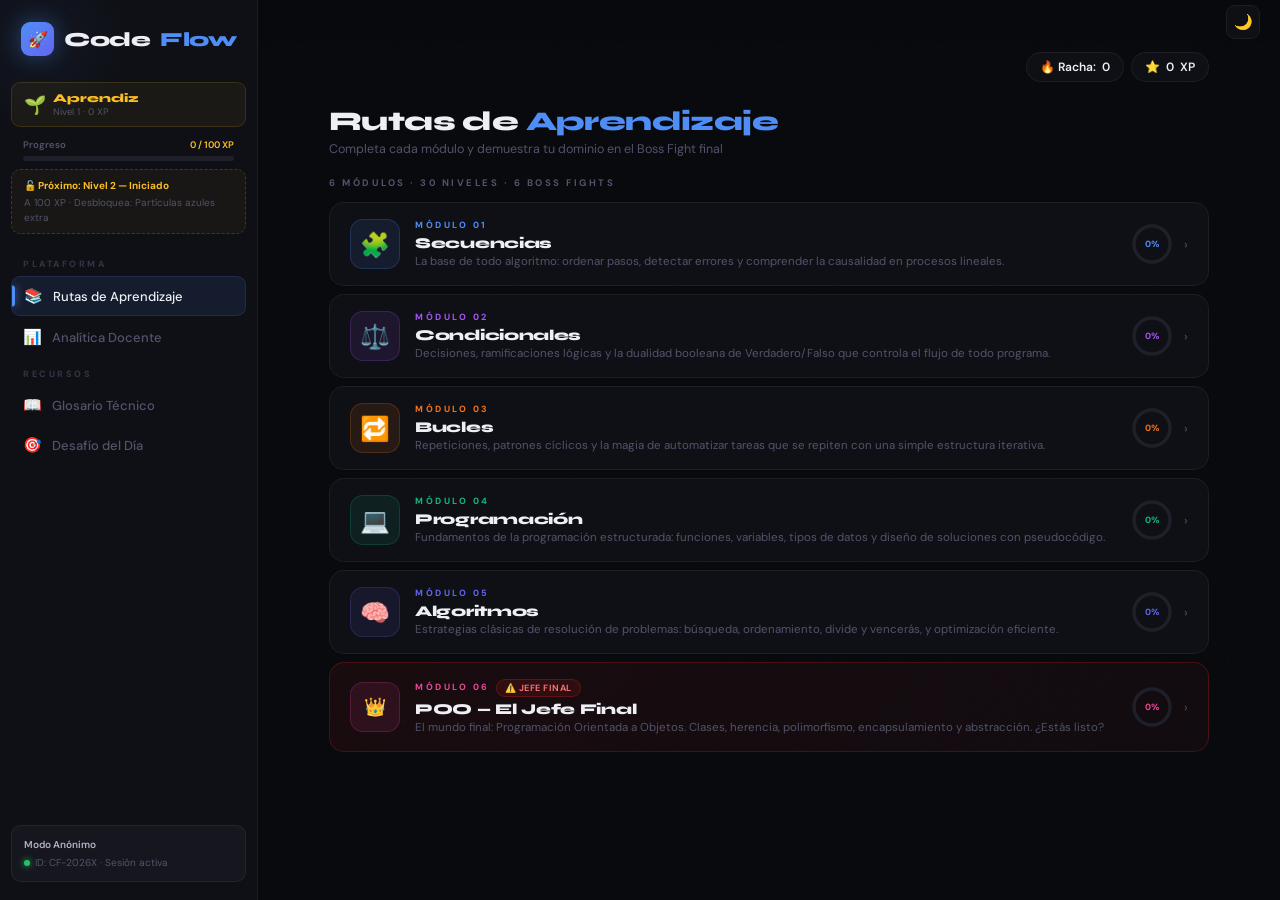
==== Codeflow.html @ d267aa29 "HTML inicial" ====
<!DOCTYPE html>
<html lang="es" data-theme="dark">
<head>
<meta charset="UTF-8">
<meta name="viewport" content="width=device-width, initial-scale=1.0">
<title>CodeFlow — LógicaPro</title>
<link rel="preconnect" href="https://fonts.googleapis.com">
<link href="https://fonts.googleapis.com/css2?family=Syne:wght@700;800;900&family=DM+Sans:ital,wght@0,300;0,400;0,500;0,600;1,400&family=JetBrains+Mono:wght@400;600&display=swap" rel="stylesheet">
<style>
:root {
  --bg:#08090D;--surface:#0F1016;--surface2:#16171E;--surface3:#1E1F28;
  --border:rgba(255,255,255,0.06);--border-h:rgba(255,255,255,0.13);
  --text:#EEEEF5;--text2:#B0B1C4;--muted:#52536A;--muted2:#343548;--shadow:rgba(0,0,0,.5);
  --mod1:#4F8EF7;--g1:rgba(79,142,247,.18);
  --mod2:#A855F7;--g2:rgba(168,85,247,.18);
  --mod3:#F97316;--g3:rgba(249,115,22,.18);
  --mod4:#10B981;--g4:rgba(16,185,129,.18);
  --mod5:#6366F1;--g5:rgba(99,102,241,.18);
  --mod6:#EC4899;--g6:rgba(236,72,153,.18);
  --boss:#DC2626;--boss-glow:rgba(220,38,38,.28);
  --green:#22C55E;--red:#EF4444;--yellow:#FBBF24;--orange:#FB923C;
  --sidebar-w:258px;--transition-theme:background .35s,color .35s,border-color .35s,box-shadow .35s;
}
[data-theme="light"]{
  --bg:#F0F2FA;--surface:#FFFFFF;--surface2:#F4F5FB;--surface3:#E8EAF4;
  --border:rgba(0,0,0,0.08);--border-h:rgba(0,0,0,0.16);
  --text:#111218;--text2:#44465A;--muted:#7A7C96;--muted2:#B0B2CC;--shadow:rgba(0,0,0,.12);
}
*,*::before,*::after{box-sizing:border-box;margin:0;padding:0;}
html{height:100%;}
body{background:var(--bg);color:var(--text);font-family:'DM Sans',sans-serif;display:flex;height:100vh;overflow:hidden;transition:var(--transition-theme);}
#bg-canvas{position:fixed;inset:0;z-index:0;pointer-events:none;transition:opacity .5s;}
[data-theme="light"] #bg-canvas{opacity:.15;}[data-theme="dark"] #bg-canvas{opacity:.45;}
body::after{content:'';position:fixed;inset:0;z-index:1;pointer-events:none;background-image:url("data:image/svg+xml,%3Csvg viewBox='0 0 200 200' xmlns='http://www.w3.org/2000/svg'%3E%3Cfilter id='n'%3E%3CfeTurbulence type='fractalNoise' baseFrequency='0.85' numOctaves='4'/%3E%3C/filter%3E%3Crect width='100%25' height='100%25' filter='url(%23n)'/%3E%3C/svg%3E");background-size:160px;}
[data-theme="light"] body::after{opacity:.012;}[data-theme="dark"] body::after{opacity:.02;}

/* ── TOPBAR ── */
.topbar{position:fixed;top:0;left:var(--sidebar-w);right:0;height:44px;z-index:40;display:flex;align-items:center;justify-content:flex-end;padding:0 20px;gap:8px;background:linear-gradient(to bottom,var(--bg) 60%,transparent);pointer-events:none;}
.topbar-actions{display:flex;align-items:center;gap:7px;pointer-events:all;}
.theme-toggle{width:34px;height:34px;border-radius:9px;background:var(--surface);border:1px solid var(--border);display:flex;align-items:center;justify-content:center;cursor:pointer;font-size:15px;transition:all .2s;}
.theme-toggle:hover{border-color:var(--border-h);transform:scale(1.1);}

/* ── SIDEBAR ── */
.sidebar{width:var(--sidebar-w);background:var(--surface);border-right:1px solid var(--border);padding:18px 11px;display:flex;flex-direction:column;gap:2px;z-index:50;flex-shrink:0;position:relative;overflow:hidden;transition:var(--transition-theme);}
.sidebar::after{content:'';position:absolute;top:0;right:-1px;width:1px;height:100%;background:linear-gradient(to bottom,transparent,rgba(79,142,247,.4) 35%,rgba(99,102,241,.25) 65%,transparent);pointer-events:none;}
[data-theme="light"] .sidebar::after{background:linear-gradient(to bottom,transparent,rgba(79,142,247,.25) 40%,transparent);}
.sidebar-glow{position:absolute;top:-50px;left:-50px;width:180px;height:180px;background:radial-gradient(circle,rgba(79,142,247,.06),transparent 70%);pointer-events:none;}
.brand{font-family:'Syne',sans-serif;font-size:20px;font-weight:900;color:var(--text);padding:4px 10px 18px;display:flex;align-items:center;gap:10px;letter-spacing:-.5px;position:relative;z-index:1;}
.brand-icon{width:34px;height:34px;background:linear-gradient(135deg,var(--mod1),var(--mod5));border-radius:9px;display:flex;align-items:center;justify-content:center;font-size:16px;box-shadow:0 0 22px rgba(79,142,247,.4);animation:brandPulse 3.5s ease-in-out infinite;}
@keyframes brandPulse{0%,100%{box-shadow:0 0 18px rgba(79,142,247,.35);}50%{box-shadow:0 0 30px rgba(99,102,241,.55);}}
.brand span{color:var(--mod1);}
.nav-section{font-size:9px;font-weight:700;letter-spacing:2.5px;text-transform:uppercase;color:var(--muted2);padding:10px 12px 4px;position:relative;z-index:1;}
.nav-item{display:flex;align-items:center;gap:10px;padding:9px 12px;border-radius:9px;font-size:13px;font-weight:500;color:var(--muted);cursor:pointer;transition:all .2s;position:relative;overflow:hidden;z-index:1;}
.nav-item::before{content:'';position:absolute;inset:0;opacity:0;transition:opacity .2s;background:linear-gradient(90deg,rgba(79,142,247,.07),transparent);}
.nav-item:hover{color:var(--text);}.nav-item:hover::before{opacity:1;}
.nav-item.active{background:rgba(79,142,247,.1);color:var(--text);border:1px solid rgba(79,142,247,.15);}
[data-theme="light"] .nav-item.active{background:rgba(79,142,247,.08);border-color:rgba(79,142,247,.2);}
.nav-item.active::after{content:'';position:absolute;left:0;top:50%;transform:translateY(-50%);width:3px;height:55%;background:var(--mod1);border-radius:0 3px 3px 0;box-shadow:0 0 8px var(--mod1);}
.nav-icon{font-size:15px;width:19px;text-align:center;}
.level-badge{display:flex;align-items:center;gap:7px;padding:8px 12px;border-radius:9px;margin:6px 0 4px;border:1px solid rgba(251,191,36,.14);background:rgba(251,191,36,.05);position:relative;z-index:1;transition:all .4s;}
.level-badge-name{font-family:'Syne',sans-serif;font-size:12px;font-weight:800;color:var(--yellow);}
.level-badge-sub{font-size:9.5px;color:var(--muted);margin-top:1px;}
.xp-sidebar-wrap{padding:6px 12px 2px;position:relative;z-index:1;}
.xp-sidebar-label{display:flex;justify-content:space-between;font-size:9.5px;color:var(--muted);margin-bottom:5px;font-weight:600;}
.xp-sidebar-label span:last-child{color:var(--yellow);}
.xp-sidebar-bar{height:5px;background:var(--surface3);border-radius:100px;overflow:hidden;}
.xp-sidebar-fill{height:100%;background:linear-gradient(90deg,var(--yellow),var(--orange));border-radius:100px;transition:width .9s cubic-bezier(.22,1,.36,1);box-shadow:0 0 8px rgba(251,191,36,.3);}
.cosmetic-hint{padding:8px 12px;margin:4px 0;background:rgba(251,191,36,.04);border:1px dashed rgba(251,191,36,.2);border-radius:9px;font-size:10px;color:var(--muted);line-height:1.5;position:relative;z-index:1;}
.cosmetic-hint strong{color:var(--yellow);display:block;margin-bottom:2px;}
.sidebar-footer{margin-top:auto;padding:10px 12px;background:var(--surface2);border-radius:10px;border:1px solid var(--border);position:relative;z-index:1;}
.sidebar-footer p{font-size:10px;color:var(--muted);line-height:1.7;}
.sidebar-footer strong{color:var(--text2);font-weight:600;display:block;margin-bottom:1px;}
.status-dot{display:inline-block;width:6px;height:6px;border-radius:50%;background:var(--green);margin-right:5px;box-shadow:0 0 6px var(--green);animation:blink 2.2s ease-in-out infinite;}
@keyframes blink{0%,100%{opacity:1;}50%{opacity:.3;}}

/* ── MAIN ── */
.main-content{flex:1;overflow-y:auto;display:flex;justify-content:center;padding:28px 32px;padding-top:52px;position:relative;z-index:5;}
.main-content::-webkit-scrollbar{width:3px;}
.main-content::-webkit-scrollbar-thumb{background:var(--muted2);border-radius:4px;}
.view-container{width:100%;max-width:880px;display:none;flex-direction:column;}
.view-container.active{display:flex;animation:fadeUp .38s cubic-bezier(.22,1,.36,1) both;}
@keyframes fadeUp{from{opacity:0;transform:translateY(18px);}to{opacity:1;transform:translateY(0);}}

/* ── HEADER STATS ── */
.header-stats{display:flex;gap:7px;margin-bottom:24px;justify-content:flex-end;align-items:center;flex-wrap:wrap;}
.stat-badge{display:flex;align-items:center;gap:6px;padding:6px 13px;background:var(--surface);border:1px solid var(--border);border-radius:100px;font-size:12px;font-weight:600;color:var(--text);transition:all .2s;cursor:default;}
.stat-badge:hover{border-color:var(--border-h);}
.stat-badge.pop .badge-val{animation:popNum .35s cubic-bezier(.22,1,.36,1);}
@keyframes popNum{0%{transform:scale(1);}40%{transform:scale(1.5) translateY(-2px);}100%{transform:scale(1);}}
.page-title{font-family:'Syne',sans-serif;font-size:27px;font-weight:900;color:var(--text);letter-spacing:-.6px;line-height:1.15;margin-bottom:4px;}
.page-title span{color:var(--mod1);}
.page-sub{font-size:12.5px;color:var(--muted);margin-bottom:20px;}
.section-label{font-size:9.5px;font-weight:700;letter-spacing:2.5px;text-transform:uppercase;color:var(--muted);margin-bottom:13px;}

/* ── MODULE CARDS ── */
.module-block{margin-bottom:8px;}
.module-header{background:var(--surface);border:1px solid var(--border);border-radius:15px;padding:16px 20px;display:flex;align-items:center;gap:15px;cursor:pointer;transition:all .28s cubic-bezier(.22,1,.36,1);position:relative;overflow:hidden;}
.module-header::before{content:'';position:absolute;inset:0;opacity:0;transition:opacity .3s;background:radial-gradient(ellipse at 0% 50%,var(--glow,rgba(79,142,247,.18)) 0%,transparent 60%);}
.module-header::after{content:'';position:absolute;right:0;top:0;bottom:0;width:3px;opacity:0;transition:opacity .3s;background:linear-gradient(to bottom,transparent,var(--accent,#4F8EF7),transparent);}
.module-header:hover{border-color:color-mix(in srgb,var(--accent,#4F8EF7) 28%,transparent);box-shadow:0 4px 28px var(--glow,var(--g1));transform:translateY(-2px);}
.module-header:hover::before,.module-header:hover::after,.module-block.open .module-header::before,.module-block.open .module-header::after{opacity:1;}
.module-block.open .module-header{border-color:color-mix(in srgb,var(--accent,#4F8EF7) 28%,transparent);border-bottom-left-radius:0;border-bottom-right-radius:0;}
.theme-mod1{--accent:var(--mod1);--glow:var(--g1);}
.theme-mod2{--accent:var(--mod2);--glow:var(--g2);}
.theme-mod3{--accent:var(--mod3);--glow:var(--g3);}
.theme-mod4{--accent:var(--mod4);--glow:var(--g4);}
.theme-mod5{--accent:var(--mod5);--glow:var(--g5);}
.theme-mod6{--accent:var(--mod6);--glow:var(--g6);}
.theme-boss{--accent:var(--boss);--glow:var(--boss-glow);}
.mod-icon{width:50px;height:50px;border-radius:13px;flex-shrink:0;display:flex;align-items:center;justify-content:center;font-size:24px;background:color-mix(in srgb,var(--accent) 10%,transparent);border:1px solid color-mix(in srgb,var(--accent) 20%,transparent);position:relative;z-index:1;transition:all .28s;}
.module-header:hover .mod-icon{transform:scale(1.1) rotate(-6deg);box-shadow:0 0 16px var(--glow);}
.mod-info{flex:1;position:relative;z-index:1;}
.mod-num{font-size:9px;font-weight:700;letter-spacing:2.5px;text-transform:uppercase;color:var(--accent);margin-bottom:3px;}
.mod-title{font-family:'Syne',sans-serif;font-size:15px;font-weight:800;color:var(--text);letter-spacing:-.3px;margin-bottom:2px;}
.mod-desc{font-size:11.5px;color:var(--muted);}
.mod-meta{display:flex;align-items:center;gap:10px;position:relative;z-index:1;}
.mod-progress-ring{position:relative;width:44px;height:44px;flex-shrink:0;}
.mod-progress-ring svg{transform:rotate(-90deg);}
.ring-bg{fill:none;stroke:var(--surface3);stroke-width:3.5;}
.ring-fill{fill:none;stroke:var(--accent);stroke-width:3.5;stroke-linecap:round;transition:stroke-dashoffset .9s cubic-bezier(.22,1,.36,1);filter:drop-shadow(0 0 3px var(--accent));}
.ring-pct{position:absolute;inset:0;display:flex;align-items:center;justify-content:center;font-size:9px;font-weight:700;color:var(--accent);}
.mod-chevron{color:var(--muted);font-size:13px;transition:transform .28s cubic-bezier(.22,1,.36,1);position:relative;z-index:1;}
.module-block.open .mod-chevron{transform:rotate(90deg);color:var(--accent);}

/* BOSS MODULE special styling */
.module-block.boss-block .module-header{background:linear-gradient(135deg,rgba(220,38,38,.08),rgba(239,68,68,.04));border-color:rgba(220,38,38,.25);}
.boss-badge{display:inline-flex;align-items:center;gap:4px;padding:2px 8px;background:rgba(220,38,38,.12);border:1px solid rgba(220,38,38,.28);border-radius:100px;font-size:9px;font-weight:700;color:#f87171;letter-spacing:.5px;text-transform:uppercase;margin-left:6px;vertical-align:middle;}
.boss-crown{font-size:18px;animation:crownPulse 2s ease-in-out infinite;}
@keyframes crownPulse{0%,100%{filter:drop-shadow(0 0 4px gold);}50%{filter:drop-shadow(0 0 12px gold) drop-shadow(0 0 20px orange);}}

/* LEVELS PATH */
.levels-container{display:none;background:color-mix(in srgb,var(--accent,#4F8EF7) 3%,var(--surface));border:1px solid color-mix(in srgb,var(--accent,#4F8EF7) 20%,transparent);border-top:none;border-bottom-left-radius:15px;border-bottom-right-radius:15px;overflow:hidden;}
.module-block.open .levels-container{display:block;animation:slideDown .3s cubic-bezier(.22,1,.36,1);}
@keyframes slideDown{from{opacity:0;transform:translateY(-8px);}to{opacity:1;transform:translateY(0);}}
.levels-path{display:flex;flex-direction:column;align-items:center;padding:22px 0 16px;position:relative;}
.levels-path::before{content:'';position:absolute;left:50%;transform:translateX(-50%);top:34px;bottom:34px;width:2px;background:linear-gradient(to bottom,color-mix(in srgb,var(--accent) 28%,transparent),color-mix(in srgb,var(--accent) 4%,transparent));z-index:0;}
.level-row{display:flex;align-items:center;width:100%;position:relative;z-index:1;margin-bottom:8px;}
.level-row:nth-child(odd){justify-content:flex-start;padding-left:14%;}
.level-row:nth-child(even){justify-content:flex-end;padding-right:14%;}
.level-node{display:flex;flex-direction:column;align-items:center;gap:4px;cursor:pointer;}
.level-node-btn{width:62px;height:62px;border-radius:50%;display:flex;align-items:center;justify-content:center;font-size:17px;font-weight:800;font-family:'Syne',sans-serif;transition:all .25s cubic-bezier(.22,1,.36,1);border:2.5px solid transparent;position:relative;}
.level-node-btn::before{content:'';position:absolute;inset:-7px;border-radius:50%;opacity:0;transition:opacity .25s;background:radial-gradient(circle,var(--glow,rgba(79,142,247,.2)),transparent 70%);}
.level-node:not(.locked):hover .level-node-btn::before{opacity:1;}
.level-node.done .level-node-btn{background:color-mix(in srgb,var(--accent) 14%,transparent);border-color:var(--accent);color:var(--accent);box-shadow:0 0 12px var(--glow);}
.level-node.current .level-node-btn{background:var(--accent);border-color:var(--accent);color:#fff;box-shadow:0 0 28px var(--glow),0 0 0 7px color-mix(in srgb,var(--accent) 12%,transparent);animation:pulse-node 2.2s ease-in-out infinite;}
.level-node.locked .level-node-btn{background:var(--surface3);border-color:var(--muted2);color:var(--muted);cursor:not-allowed;opacity:.6;}
.level-node:not(.locked):hover .level-node-btn{transform:scale(1.1);}
@keyframes pulse-node{0%,100%{box-shadow:0 0 24px var(--glow),0 0 0 7px color-mix(in srgb,var(--accent) 12%,transparent);}50%{box-shadow:0 0 40px var(--glow),0 0 0 13px color-mix(in srgb,var(--accent) 5%,transparent);}}
.level-node-label{font-size:10px;font-weight:600;color:var(--muted);text-align:center;max-width:100px;line-height:1.3;}
.level-node.done .level-node-label,.level-node.current .level-node-label{color:color-mix(in srgb,var(--accent) 80%,var(--text));}
.level-stars{display:flex;gap:2px;}
.level-stars span{font-size:10px;color:var(--muted2);}
.level-stars span.lit{color:var(--yellow);filter:drop-shadow(0 0 3px rgba(251,191,36,.5));}

/* BOSS FIGHT NODE */
.boss-node .level-node-btn{background:linear-gradient(135deg,rgba(220,38,38,.2),rgba(239,68,68,.1));border-color:#DC2626;color:#f87171;animation:boss-pulse 1.8s ease-in-out infinite;}
.boss-node.done .level-node-btn{background:rgba(220,38,38,.15);border-color:#DC2626;color:#f87171;box-shadow:0 0 18px rgba(220,38,38,.3);}
@keyframes boss-pulse{0%,100%{box-shadow:0 0 20px rgba(220,38,38,.3),0 0 0 5px rgba(220,38,38,.08);}50%{box-shadow:0 0 38px rgba(220,38,38,.5),0 0 0 11px rgba(220,38,38,.04);}}

/* ── EXERCISE ── */
.exercise-top{display:flex;align-items:center;gap:12px;margin-bottom:20px;}
.btn-close{background:var(--surface2);border:1px solid var(--border);width:36px;height:36px;border-radius:9px;display:flex;align-items:center;justify-content:center;cursor:pointer;color:var(--muted);font-size:13px;transition:all .2s;flex-shrink:0;}
.btn-close:hover{border-color:var(--red);color:var(--red);background:rgba(239,68,68,.08);}
.progress-bar-bg{flex:1;height:7px;background:var(--surface2);border-radius:100px;overflow:hidden;border:1px solid var(--border);}
.progress-bar-fill{height:100%;background:linear-gradient(90deg,var(--mod1),var(--mod5));width:0%;transition:width .6s cubic-bezier(.22,1,.36,1);border-radius:100px;box-shadow:0 0 10px rgba(99,102,241,.4);}
.progress-bar-fill.boss-fill{background:linear-gradient(90deg,#DC2626,#F97316);}
.ex-mod-badge{display:flex;align-items:center;gap:6px;padding:5px 11px;border-radius:100px;font-size:11px;font-weight:700;flex-shrink:0;}

/* ── BOSS FIGHT TIMER ── */
.boss-timer-wrap{display:flex;align-items:center;gap:8px;flex-shrink:0;}
.boss-timer{font-family:'Syne',sans-serif;font-size:20px;font-weight:900;color:#f87171;padding:4px 14px;background:rgba(220,38,38,.12);border:1px solid rgba(220,38,38,.3);border-radius:8px;min-width:70px;text-align:center;animation:timerPulse 1s ease-in-out infinite;}
@keyframes timerPulse{0%,100%{box-shadow:0 0 0 0 rgba(220,38,38,.0);}50%{box-shadow:0 0 0 4px rgba(220,38,38,.12);}}
.boss-timer.urgent{color:#ef4444;animation:timerUrgent .5s ease-in-out infinite;}
@keyframes timerUrgent{0%,100%{background:rgba(220,38,38,.12);}50%{background:rgba(220,38,38,.28);}}

/* ── BOSS INTRO SCREEN ── */
.boss-intro{background:var(--surface);border:1px solid rgba(220,38,38,.25);border-radius:20px;padding:36px;text-align:center;margin-bottom:18px;position:relative;overflow:hidden;}
.boss-intro::before{content:'';position:absolute;inset:0;background:radial-gradient(ellipse at 50% 0%,rgba(220,38,38,.08),transparent 65%);pointer-events:none;}
.boss-intro-skull{font-size:72px;margin-bottom:12px;display:block;animation:skullBounce 1.2s ease-in-out infinite;}
@keyframes skullBounce{0%,100%{transform:translateY(0) rotate(0deg);}30%{transform:translateY(-10px) rotate(-5deg);}70%{transform:translateY(-6px) rotate(3deg);}}
.boss-intro h2{font-family:'Syne',sans-serif;font-size:26px;font-weight:900;color:#f87171;letter-spacing:-.4px;margin-bottom:8px;}
.boss-intro p{font-size:13.5px;color:var(--muted);line-height:1.7;max-width:500px;margin:0 auto 22px;}
.boss-intro-rules{display:flex;gap:10px;justify-content:center;flex-wrap:wrap;margin-bottom:24px;}
.boss-rule{display:flex;align-items:center;gap:6px;padding:7px 14px;background:rgba(220,38,38,.08);border:1px solid rgba(220,38,38,.18);border-radius:100px;font-size:11.5px;font-weight:600;color:#fca5a5;}
.btn-boss-start{padding:13px 34px;background:linear-gradient(135deg,#DC2626,#B91C1C);color:#fff;border:none;border-radius:11px;font-size:14px;font-weight:800;font-family:'DM Sans',sans-serif;cursor:pointer;transition:all .2s;box-shadow:0 4px 24px rgba(220,38,38,.35);}
.btn-boss-start:hover{transform:translateY(-2px);box-shadow:0 8px 32px rgba(220,38,38,.45);}

/* ── QUESTION ── */
.question-container{background:var(--surface);border:1px solid var(--border);border-radius:20px;padding:28px;margin-bottom:16px;position:relative;overflow:hidden;}
.question-container.boss-mode{border-color:rgba(220,38,38,.22);background:linear-gradient(135deg,rgba(220,38,38,.04),var(--surface));}
.q-header{display:flex;gap:15px;align-items:flex-start;margin-bottom:22px;}
.q-emoji-wrap{width:58px;height:58px;border-radius:14px;background:var(--surface2);border:1px solid var(--border);display:flex;align-items:center;justify-content:center;font-size:28px;flex-shrink:0;}
.q-meta{flex:1;}
.q-badge{display:inline-block;font-size:9px;font-weight:700;letter-spacing:1.5px;text-transform:uppercase;color:var(--mod1);background:rgba(79,142,247,.07);border:1px solid rgba(79,142,247,.15);padding:3px 9px;border-radius:5px;margin-bottom:9px;}
.q-badge.boss{color:#f87171;background:rgba(220,38,38,.08);border-color:rgba(220,38,38,.2);}
.q-text{font-family:'Syne',sans-serif;font-size:15.5px;font-weight:700;color:var(--text);line-height:1.6;letter-spacing:-.2px;white-space:pre-line;}
.options-grid{display:flex;flex-direction:column;gap:7px;}
.option-item{background:var(--surface2);border:1px solid var(--border);border-radius:12px;padding:13px 16px;font-size:13.5px;font-weight:500;color:var(--text);cursor:pointer;display:flex;align-items:center;gap:12px;transition:all .2s cubic-bezier(.22,1,.36,1);line-height:1.4;position:relative;overflow:hidden;}
.option-item::before{content:'';position:absolute;inset:0;opacity:0;transition:opacity .2s;background:linear-gradient(90deg,rgba(79,142,247,.05),transparent);}
.option-radio{width:17px;height:17px;border-radius:50%;border:2px solid var(--muted2);flex-shrink:0;transition:all .2s;display:flex;align-items:center;justify-content:center;}
.option-item:hover{border-color:rgba(79,142,247,.28);transform:translateX(3px);}
.option-item:hover::before,.option-item.selected::before{opacity:1;}
.option-item.selected{border-color:rgba(79,142,247,.38);background:rgba(79,142,247,.05);}
.option-item.selected .option-radio{border-color:var(--mod1);background:var(--mod1);}
.option-item.selected .option-radio::after{content:'';width:5px;height:5px;border-radius:50%;background:white;}
.option-item.correct-anim{border-color:rgba(34,197,94,.45)!important;background:rgba(34,197,94,.07)!important;animation:correctFlash .45s ease;}
.option-item.wrong-anim{animation:wrongShake .38s ease;}
@keyframes correctFlash{0%{transform:scale(1);}30%{transform:scale(1.012);}100%{transform:scale(1);}}
@keyframes wrongShake{0%,100%{transform:translateX(3px);}25%{transform:translateX(-4px);}75%{transform:translateX(-2px);}50%{transform:translateX(3px);}}
.btn-check{align-self:flex-end;padding:12px 26px;background:linear-gradient(135deg,var(--mod1),var(--mod5));color:#fff;border:none;border-radius:11px;font-size:13.5px;font-weight:700;font-family:'DM Sans',sans-serif;cursor:pointer;transition:all .2s;box-shadow:0 4px 18px rgba(79,142,247,.28);}
.btn-check:hover{transform:translateY(-2px);box-shadow:0 8px 24px rgba(79,142,247,.38);}
.btn-check:disabled{opacity:.3;cursor:not-allowed;transform:none;box-shadow:none;}
.btn-check.boss-check{background:linear-gradient(135deg,#DC2626,#B91C1C);box-shadow:0 4px 18px rgba(220,38,38,.28);}

/* ── FEEDBACK ── */
.feedback-banner{position:fixed;bottom:-200px;left:var(--sidebar-w);right:0;padding:18px 38px;display:flex;justify-content:space-between;align-items:center;transition:bottom .42s cubic-bezier(.22,1,.36,1);z-index:100;gap:20px;}
.feedback-banner.show{bottom:0;}
.feedback-banner.correct{background:rgba(8,18,12,.96);border-top:1px solid rgba(34,197,94,.2);backdrop-filter:blur(24px);}
.feedback-banner.error{background:rgba(20,8,8,.96);border-top:1px solid rgba(239,68,68,.16);backdrop-filter:blur(24px);}
[data-theme="light"] .feedback-banner.correct{background:rgba(240,252,244,.97);}
[data-theme="light"] .feedback-banner.error{background:rgba(255,242,242,.97);}
.feedback-title{font-family:'Syne',sans-serif;font-size:17px;font-weight:800;margin-bottom:4px;display:flex;align-items:center;gap:8px;}
.feedback-banner.correct .feedback-title{color:#4ADE80;}
.feedback-banner.error .feedback-title{color:#F87171;}
.feedback-desc{font-size:12.5px;line-height:1.65;max-width:540px;}
.feedback-banner.correct .feedback-desc{color:rgba(74,222,128,.65);}
.feedback-banner.error .feedback-desc{color:rgba(248,113,113,.65);}
[data-theme="light"] .feedback-banner.correct .feedback-desc{color:#15803d;}
[data-theme="light"] .feedback-banner.error .feedback-desc{color:#b91c1c;}
.btn-next{flex-shrink:0;padding:11px 24px;border-radius:10px;border:none;font-size:13.5px;font-weight:700;font-family:'DM Sans',sans-serif;cursor:pointer;transition:all .2s;}
.btn-next.success{background:var(--green);color:#fff;box-shadow:0 4px 16px rgba(34,197,94,.3);}
.btn-next.retry{background:var(--red);color:#fff;box-shadow:0 4px 16px rgba(239,68,68,.25);}
.btn-next:hover{transform:translateY(-2px) scale(1.03);}

/* ── BOSS RESULT ── */
.boss-result{text-align:center;padding:40px 30px;background:var(--surface);border-radius:20px;margin-bottom:18px;}
.boss-result.victory{border:1px solid rgba(34,197,94,.3);}
.boss-result.defeat{border:1px solid rgba(220,38,38,.3);}
.boss-result-emoji{font-size:72px;margin-bottom:16px;display:block;}
.boss-result h2{font-family:'Syne',sans-serif;font-size:28px;font-weight:900;margin-bottom:8px;}
.boss-result.victory h2{color:#4ADE80;}
.boss-result.defeat h2{color:#f87171;}
.boss-result p{font-size:13px;color:var(--muted);line-height:1.7;max-width:460px;margin:0 auto 22px;}
.boss-result-stats{display:flex;gap:10px;justify-content:center;margin-bottom:22px;flex-wrap:wrap;}
.boss-stat{padding:8px 16px;background:var(--surface2);border:1px solid var(--border);border-radius:10px;font-size:12px;font-weight:700;color:var(--text2);}
.btn-boss-retry{padding:11px 24px;background:rgba(220,38,38,.15);color:#f87171;border:1px solid rgba(220,38,38,.3);border-radius:10px;font-size:13px;font-weight:700;font-family:'DM Sans',sans-serif;cursor:pointer;transition:all .2s;margin-right:8px;}
.btn-boss-retry:hover{background:rgba(220,38,38,.25);}
.btn-boss-map{padding:11px 24px;background:linear-gradient(135deg,var(--mod1),var(--mod5));color:#fff;border:none;border-radius:10px;font-size:13px;font-weight:700;font-family:'DM Sans',sans-serif;cursor:pointer;transition:all .2s;box-shadow:0 4px 14px rgba(79,142,247,.28);}
.btn-boss-map:hover{transform:translateY(-2px);}

/* ── NOTIFS & MODAL ── */
.xp-flash{position:fixed;top:52px;right:24px;background:rgba(8,9,13,.96);border:1px solid rgba(251,191,36,.28);color:var(--yellow);padding:9px 16px;border-radius:100px;font-size:12.5px;font-weight:700;font-family:'Syne',sans-serif;z-index:500;pointer-events:none;animation:xpPop 1.8s cubic-bezier(.22,1,.36,1) forwards;}
[data-theme="light"] .xp-flash{background:rgba(255,255,240,.97);box-shadow:0 4px 16px rgba(0,0,0,.12);}
@keyframes xpPop{0%{opacity:0;transform:translateY(10px) scale(.85);}15%{opacity:1;transform:translateY(0) scale(1.05);}25%{transform:scale(1);}70%{opacity:1;transform:translateY(-6px);}100%{opacity:0;transform:translateY(-22px) scale(.9);}}
.streak-notif{position:fixed;top:98px;right:24px;background:rgba(8,9,13,.96);border:1px solid rgba(249,115,22,.28);color:var(--orange);padding:8px 14px;border-radius:100px;font-size:12px;font-weight:700;font-family:'Syne',sans-serif;z-index:500;pointer-events:none;animation:xpPop 2s cubic-bezier(.22,1,.36,1) forwards;}
.levelup-notif{position:fixed;top:50%;left:50%;transform:translate(-50%,-50%) scale(.8);background:var(--surface);border:2px solid var(--yellow);border-radius:22px;padding:36px 44px;text-align:center;z-index:600;pointer-events:none;box-shadow:0 0 60px rgba(251,191,36,.25);animation:levelUpAnim 3s cubic-bezier(.22,1,.36,1) forwards;}
@keyframes levelUpAnim{0%{opacity:0;transform:translate(-50%,-50%) scale(.7);}15%{opacity:1;transform:translate(-50%,-50%) scale(1.05);}25%{transform:translate(-50%,-50%) scale(1);}75%{opacity:1;transform:translate(-50%,-50%) scale(1);}100%{opacity:0;transform:translate(-50%,-50%) scale(.95) translateY(-20px);}}
.levelup-notif h2{font-family:'Syne',sans-serif;font-size:22px;font-weight:900;color:var(--yellow);margin-bottom:6px;}
.levelup-notif p{font-size:13px;color:var(--muted);}
.modal-overlay{display:none;position:fixed;inset:0;z-index:400;background:rgba(0,0,0,.78);backdrop-filter:blur(10px);align-items:center;justify-content:center;}
.modal-overlay.show{display:flex;}
.modal-box{background:var(--surface);border:1px solid var(--border);border-radius:22px;padding:42px 38px;text-align:center;max-width:400px;width:90%;position:relative;overflow:hidden;animation:modalPop .42s cubic-bezier(.22,1,.36,1);}
.modal-box::before{content:'';position:absolute;top:-80px;left:50%;transform:translateX(-50%);width:220px;height:220px;background:radial-gradient(circle,rgba(34,197,94,.1),transparent 70%);pointer-events:none;}
@keyframes modalPop{from{opacity:0;transform:scale(.84) translateY(22px);}to{opacity:1;transform:scale(1) translateY(0);}}
.modal-emoji{font-size:60px;margin-bottom:12px;display:block;animation:emojiPop .55s cubic-bezier(.22,1,.36,1) .18s both;}
@keyframes emojiPop{from{opacity:0;transform:scale(0) rotate(-18deg);}to{opacity:1;transform:scale(1) rotate(0);}}
.modal-title{font-family:'Syne',sans-serif;font-size:22px;font-weight:900;color:var(--text);margin-bottom:7px;letter-spacing:-.4px;}
.modal-stars{font-size:26px;margin-bottom:13px;letter-spacing:5px;}
.modal-stars span.star-anim{display:inline-block;animation:starPop .4s cubic-bezier(.22,1,.36,1) both;}
@keyframes starPop{from{opacity:0;transform:scale(0) rotate(-25deg);}to{opacity:1;transform:scale(1) rotate(0);}}
.modal-xp{display:inline-flex;align-items:center;gap:6px;background:rgba(251,191,36,.07);border:1px solid rgba(251,191,36,.16);color:var(--yellow);padding:6px 14px;border-radius:100px;font-size:12.5px;font-weight:700;margin-bottom:17px;}
.modal-subtitle{font-size:12px;color:var(--muted);line-height:1.65;margin-bottom:20px;}
.modal-btn{width:100%;padding:12px;border-radius:10px;border:none;font-size:13.5px;font-weight:700;font-family:'DM Sans',sans-serif;cursor:pointer;background:linear-gradient(135deg,var(--mod1),var(--mod5));color:#fff;transition:all .2s;box-shadow:0 4px 16px rgba(79,142,247,.28);}
.modal-btn:hover{transform:translateY(-2px);box-shadow:0 8px 24px rgba(79,142,247,.38);}
.modal-ticket-btn{width:100%;padding:10px;margin-top:8px;border-radius:10px;border:1px solid rgba(251,191,36,.25);font-size:12.5px;font-weight:700;font-family:'DM Sans',sans-serif;cursor:pointer;background:rgba(251,191,36,.07);color:var(--yellow);transition:all .2s;}
.modal-ticket-btn:hover{background:rgba(251,191,36,.14);}
.confetti-piece{position:fixed;z-index:450;pointer-events:none;animation:confettiFall linear forwards;}
@keyframes confettiFall{0%{opacity:1;transform:translateY(0) rotate(0deg);}100%{opacity:0;transform:translateY(100vh) rotate(720deg);}}

/* ── TICKET MODAL ── */
.ticket-modal{max-width:480px;background:var(--surface);}
.ticket-card{background:linear-gradient(135deg,rgba(79,142,247,.06),rgba(99,102,241,.04));border:1px solid rgba(79,142,247,.2);border-radius:16px;padding:24px;margin-bottom:16px;position:relative;overflow:hidden;}
.ticket-card::before{content:'';position:absolute;top:0;left:0;right:0;height:3px;background:linear-gradient(90deg,var(--mod1),var(--mod5));}
.ticket-header{display:flex;justify-content:space-between;align-items:flex-start;margin-bottom:16px;}
.ticket-logo{font-family:'Syne',sans-serif;font-size:16px;font-weight:900;color:var(--mod1);}
.ticket-badge{background:rgba(34,197,94,.1);border:1px solid rgba(34,197,94,.2);color:#4ADE80;padding:3px 10px;border-radius:100px;font-size:10px;font-weight:700;}
.ticket-title{font-family:'Syne',sans-serif;font-size:20px;font-weight:900;color:var(--text);margin-bottom:4px;}
.ticket-sub{font-size:11.5px;color:var(--muted);margin-bottom:16px;}
.ticket-details{display:grid;grid-template-columns:1fr 1fr;gap:8px;margin-bottom:16px;}
.ticket-detail{background:var(--surface2);border-radius:8px;padding:9px 12px;}
.ticket-detail-label{font-size:9px;font-weight:700;letter-spacing:1.5px;text-transform:uppercase;color:var(--muted);margin-bottom:3px;}
.ticket-detail-val{font-family:'Syne',sans-serif;font-size:14px;font-weight:800;color:var(--text);}
.ticket-hash{background:var(--surface2);border-radius:8px;padding:10px 12px;font-family:'JetBrains Mono',monospace;font-size:11px;color:var(--mod1);word-break:break-all;margin-bottom:14px;border:1px solid rgba(79,142,247,.1);}
.ticket-qr{display:flex;justify-content:center;margin-bottom:14px;}
.ticket-qr-inner{width:90px;height:90px;background:white;border-radius:8px;display:flex;align-items:center;justify-content:center;padding:6px;}
.ticket-footer{font-size:10px;color:var(--muted);text-align:center;line-height:1.6;}
.btn-ticket-print{width:100%;padding:11px;background:linear-gradient(135deg,var(--mod1),var(--mod5));color:#fff;border:none;border-radius:10px;font-size:13px;font-weight:700;font-family:'DM Sans',sans-serif;cursor:pointer;margin-bottom:7px;transition:all .2s;}
.btn-ticket-print:hover{transform:translateY(-1px);}
.btn-ticket-close{width:100%;padding:9px;background:transparent;color:var(--muted);border:1px solid var(--border);border-radius:10px;font-size:12px;font-weight:600;font-family:'DM Sans',sans-serif;cursor:pointer;transition:all .2s;}
.btn-ticket-close:hover{color:var(--text);border-color:var(--border-h);}

/* ── ANALYTICS ── */
.analytics-header{display:flex;align-items:flex-start;justify-content:space-between;gap:16px;margin-bottom:16px;flex-wrap:wrap;}
.analytics-title{font-family:'Syne',sans-serif;font-size:25px;font-weight:900;color:var(--text);letter-spacing:-.5px;margin-bottom:4px;}
.analytics-sub{font-size:12px;color:var(--muted);display:flex;align-items:center;gap:7px;}
.analytics-sub::before{content:'';display:inline-block;width:6px;height:6px;border-radius:50%;background:var(--green);box-shadow:0 0 6px var(--green);}
.analytics-actions{display:flex;align-items:center;gap:8px;flex-wrap:wrap;}
.section-selector{display:flex;align-items:center;gap:8px;}
.section-selector label{font-size:10px;font-weight:700;letter-spacing:1.5px;text-transform:uppercase;color:var(--muted);}
.section-select{background:var(--surface2);border:1px solid var(--border);color:var(--text);font-family:'DM Sans',sans-serif;font-size:13px;font-weight:500;padding:7px 28px 7px 12px;border-radius:9px;outline:none;cursor:pointer;transition:border-color .2s;appearance:none;background-image:url("data:image/svg+xml,%3Csvg xmlns='http://www.w3.org/2000/svg' width='11' height='11' viewBox='0 0 24 24' fill='none' stroke='%2352536A' stroke-width='2.5'%3E%3Cpolyline points='6 9 12 15 18 9'/%3E%3C/svg%3E");background-repeat:no-repeat;background-position:right 9px center;}
.section-select:hover{border-color:rgba(79,142,247,.3);}

/* EXPORT BUTTON */
.btn-export{display:inline-flex;align-items:center;gap:7px;padding:8px 16px;background:var(--surface2);border:1px solid rgba(16,185,129,.25);color:#34D399;border-radius:9px;font-size:12px;font-weight:700;font-family:'DM Sans',sans-serif;cursor:pointer;transition:all .2s;}
.btn-export:hover{background:rgba(16,185,129,.08);border-color:rgba(16,185,129,.4);transform:translateY(-1px);}
.btn-export:active{transform:scale(.97);}
.export-hint{background:rgba(16,185,129,.04);border:1px solid rgba(16,185,129,.12);border-radius:10px;padding:12px 15px;margin-bottom:14px;display:flex;gap:11px;align-items:flex-start;}
.export-hint-icon{font-size:16px;flex-shrink:0;margin-top:1px;}
.export-hint-title{font-size:11px;font-weight:700;color:#34D399;margin-bottom:3px;}
.export-hint-desc{font-size:10.5px;color:var(--muted);line-height:1.6;}
.export-schema{font-family:'JetBrains Mono',monospace;font-size:10px;color:rgba(79,142,247,.85);background:rgba(79,142,247,.05);border:1px solid rgba(79,142,247,.1);border-radius:7px;padding:10px 12px;margin-top:8px;line-height:1.7;white-space:pre;}

.privacy-notice{background:rgba(79,142,247,.04);border:1px solid rgba(79,142,247,.12);border-radius:12px;padding:12px 15px;margin-bottom:16px;display:flex;gap:11px;align-items:flex-start;}
[data-theme="light"] .privacy-notice{background:rgba(79,142,247,.06);}
.privacy-icon{font-size:17px;flex-shrink:0;margin-top:1px;}
.privacy-title{font-size:11px;font-weight:700;color:rgba(79,142,247,.9);margin-bottom:3px;}
.privacy-desc{font-size:10.5px;color:var(--muted);line-height:1.6;}
.a-grid{display:grid;grid-template-columns:repeat(3,1fr);gap:8px;margin-bottom:10px;}
.a-card{background:var(--surface);border:1px solid var(--border);border-radius:13px;padding:16px 17px;transition:all .22s;position:relative;overflow:hidden;}
.a-card::after{content:'';position:absolute;bottom:0;left:0;right:0;height:2px;opacity:0;transition:opacity .2s;background:linear-gradient(90deg,var(--mod1),var(--mod5));}
.a-card:hover{border-color:var(--border-h);transform:translateY(-2px);}.a-card:hover::after{opacity:1;}
.a-label{font-size:9px;font-weight:700;letter-spacing:2px;text-transform:uppercase;color:var(--muted);margin-bottom:7px;}
.a-value{font-family:'Syne',sans-serif;font-size:28px;font-weight:900;color:var(--text);letter-spacing:-1px;margin-bottom:2px;line-height:1;}
.a-sub{font-size:10px;color:var(--muted);}
.a-wide{grid-column:1/-1;}
.chart-card{background:var(--surface);border:1px solid var(--border);border-radius:13px;padding:17px 18px;margin-bottom:9px;}
.chart-title{font-family:'Syne',sans-serif;font-size:14px;font-weight:800;color:var(--text);margin-bottom:3px;}
.chart-sub{font-size:10.5px;color:var(--muted);margin-bottom:16px;}
.bar-chart{display:flex;flex-direction:column;gap:9px;}
.bar-row{display:flex;align-items:center;gap:10px;}
.bar-label{font-size:11px;color:var(--muted);width:170px;flex-shrink:0;white-space:nowrap;overflow:hidden;text-overflow:ellipsis;}
.bar-track{flex:1;height:22px;background:var(--surface2);border-radius:6px;overflow:hidden;position:relative;}
.bar-fill{height:100%;border-radius:6px;transition:width 1.1s cubic-bezier(.22,1,.36,1);display:flex;align-items:center;padding-left:7px;font-size:10px;font-weight:700;color:rgba(255,255,255,.85);min-width:24px;position:relative;}
.bar-fill::after{content:'';position:absolute;inset:0;background:linear-gradient(90deg,rgba(255,255,255,.12),transparent);border-radius:6px;}
.bar-pct{font-size:10.5px;font-weight:700;color:var(--muted);width:34px;text-align:right;flex-shrink:0;}
.mini-bar-row{display:flex;align-items:center;gap:8px;margin-bottom:7px;}
.mini-bar-label{font-size:10.5px;color:var(--muted);width:120px;flex-shrink:0;overflow:hidden;text-overflow:ellipsis;white-space:nowrap;}
.mini-bar-track{flex:1;height:16px;background:var(--surface2);border-radius:4px;overflow:hidden;}
.mini-bar-fill{height:100%;border-radius:4px;transition:width 1s cubic-bezier(.22,1,.36,1);}
.mini-bar-val{font-size:10px;color:var(--muted);width:28px;text-align:right;flex-shrink:0;}
.donut-wrap{display:flex;align-items:center;gap:24px;flex-wrap:wrap;}
.donut-svg-wrap{position:relative;flex-shrink:0;}
.donut-center{position:absolute;inset:0;display:flex;flex-direction:column;align-items:center;justify-content:center;}
.donut-center-val{font-family:'Syne',sans-serif;font-size:21px;font-weight:900;color:var(--text);line-height:1;}
.donut-center-lbl{font-size:9.5px;color:var(--muted);margin-top:2px;}
.donut-legend{display:flex;flex-direction:column;gap:8px;}
.donut-legend-item{display:flex;align-items:center;gap:8px;font-size:11.5px;color:var(--muted);}
.donut-legend-dot{width:9px;height:9px;border-radius:50%;flex-shrink:0;}
.donut-legend-item strong{color:var(--text);font-weight:700;margin-left:auto;padding-left:10px;}
.error-heatmap{display:flex;flex-direction:column;gap:8px;}
.heatmap-row{display:flex;align-items:center;gap:10px;}
.heatmap-label{font-size:11px;color:var(--muted);width:150px;flex-shrink:0;overflow:hidden;text-overflow:ellipsis;white-space:nowrap;}
.heatmap-blocks{display:flex;gap:4px;flex:1;flex-wrap:wrap;}
.heatmap-block{width:17px;height:17px;border-radius:4px;transition:transform .15s;cursor:default;}
.heatmap-block:hover{transform:scale(1.4);z-index:2;position:relative;}
.heatmap-val{font-size:10px;color:var(--muted);width:26px;text-align:right;font-weight:600;}
.radar-chart-wrap{display:flex;justify-content:center;align-items:center;padding:12px 0;}
.mod-table{width:100%;border-collapse:collapse;}
.mod-table th{text-align:left;font-size:9px;font-weight:700;letter-spacing:2px;text-transform:uppercase;color:var(--muted);padding:0 12px 10px;border-bottom:1px solid var(--border);}
.mod-table td{padding:10px 12px;border-bottom:1px solid rgba(255,255,255,.035);font-size:12.5px;}
[data-theme="light"] .mod-table td{border-bottom-color:rgba(0,0,0,.04);}
.mod-table tr:last-child td{border-bottom:none;}
.mod-table td:first-child{color:var(--text);font-weight:600;}
.mod-table td:not(:first-child){color:var(--muted);}
.tbar-w{width:100%;height:4px;background:var(--surface3);border-radius:100px;overflow:hidden;}
.tbar{height:100%;border-radius:100px;transition:width .9s cubic-bezier(.22,1,.36,1);}
.pill{display:inline-block;padding:2px 8px;border-radius:100px;font-size:10px;font-weight:700;}
.pill-ok{background:rgba(34,197,94,.1);color:#4ADE80;border:1px solid rgba(34,197,94,.18);}
.pill-go{background:rgba(251,191,36,.1);color:var(--yellow);border:1px solid rgba(251,191,36,.16);}
.pill-no{background:var(--surface2);color:var(--muted);border:1px solid var(--border);}
.log-wrap{display:flex;flex-direction:column;gap:5px;max-height:240px;overflow-y:auto;}
.log-row{display:flex;align-items:center;gap:9px;background:var(--surface2);border-radius:8px;padding:8px 12px;font-size:12px;}
.log-dot{width:6px;height:6px;border-radius:50%;flex-shrink:0;}
.log-dot.ok{background:var(--green);box-shadow:0 0 5px rgba(34,197,94,.4);}
.log-dot.err{background:var(--red);box-shadow:0 0 5px rgba(239,68,68,.4);}
.log-info{flex:1;color:var(--text);}
.log-time{color:var(--muted);font-size:10px;}

/* ── GLOSSARY ── */
.glossary-search-wrap{position:relative;margin-bottom:18px;}
.glossary-search{width:100%;background:var(--surface);border:1px solid var(--border);border-radius:12px;padding:11px 15px 11px 40px;font-family:'DM Sans',sans-serif;font-size:14px;color:var(--text);outline:none;transition:border-color .2s;}
.glossary-search:focus{border-color:rgba(79,142,247,.3);}
.glossary-search::placeholder{color:var(--muted);}
.glossary-search-icon{position:absolute;left:13px;top:50%;transform:translateY(-50%);color:var(--muted);font-size:15px;pointer-events:none;}
.glossary-grid{display:grid;grid-template-columns:1fr 1fr;gap:9px;}
.glossary-card{background:var(--surface);border:1px solid var(--border);border-radius:13px;padding:15px 17px;transition:all .2s;}
.glossary-card:hover{border-color:var(--border-h);transform:translateY(-2px);}
.glossary-term{font-family:'Syne',sans-serif;font-size:13px;font-weight:800;color:var(--text);margin-bottom:3px;display:flex;align-items:center;gap:7px;flex-wrap:wrap;}
.glossary-term-tag{font-size:9px;font-weight:700;letter-spacing:1.5px;text-transform:uppercase;padding:2px 7px;border-radius:4px;}
.glossary-def{font-size:11.5px;color:var(--muted);line-height:1.6;}
.glossary-example{font-family:'JetBrains Mono',monospace;font-size:10.5px;color:rgba(79,142,247,.85);background:rgba(79,142,247,.05);border:1px solid rgba(79,142,247,.1);border-radius:7px;padding:7px 10px;margin-top:8px;line-height:1.55;white-space:pre;}

/* ── CHALLENGE ── */
.challenge-hero{background:var(--surface);border:1px solid var(--border);border-radius:18px;padding:26px;margin-bottom:16px;position:relative;overflow:hidden;}
.challenge-hero::before{content:'';position:absolute;inset:0;background:radial-gradient(ellipse at 80% 20%,rgba(251,191,36,.06),transparent 60%);pointer-events:none;}
.challenge-badge{display:inline-flex;align-items:center;gap:6px;background:rgba(251,191,36,.08);border:1px solid rgba(251,191,36,.18);color:var(--yellow);padding:5px 12px;border-radius:100px;font-size:10px;font-weight:700;letter-spacing:.5px;text-transform:uppercase;margin-bottom:13px;}
.challenge-title{font-family:'Syne',sans-serif;font-size:21px;font-weight:900;color:var(--text);letter-spacing:-.4px;margin-bottom:6px;}
.challenge-desc{font-size:13px;color:var(--muted);line-height:1.65;margin-bottom:16px;}
.challenge-meta{display:flex;gap:8px;flex-wrap:wrap;}
.challenge-tag{display:flex;align-items:center;gap:5px;padding:4px 11px;background:var(--surface2);border:1px solid var(--border);border-radius:100px;font-size:11px;font-weight:600;color:var(--muted);}
.challenge-q-wrap{background:var(--surface2);border:1px solid var(--border);border-radius:13px;padding:20px;margin-bottom:13px;}
.challenge-q{font-family:'Syne',sans-serif;font-size:14.5px;font-weight:700;color:var(--text);line-height:1.6;margin-bottom:16px;white-space:pre-line;}
.challenge-opts{display:flex;flex-direction:column;gap:7px;}
.challenge-opt{background:var(--surface);border:1px solid var(--border);border-radius:10px;padding:12px 15px;font-size:13px;font-weight:500;color:var(--text);cursor:pointer;transition:all .2s;display:flex;align-items:center;gap:10px;}
.challenge-opt:hover{border-color:rgba(251,191,36,.28);transform:translateX(3px);}
.challenge-opt.selected{border-color:rgba(251,191,36,.35);background:rgba(251,191,36,.04);}
.challenge-opt.correct-anim{border-color:rgba(34,197,94,.4)!important;background:rgba(34,197,94,.06)!important;animation:correctFlash .45s ease;}
.challenge-opt.wrong-anim{animation:wrongShake .38s ease;}
.challenge-opt-radio{width:16px;height:16px;border-radius:50%;border:2px solid var(--muted2);flex-shrink:0;transition:all .2s;display:flex;align-items:center;justify-content:center;}
.challenge-opt.selected .challenge-opt-radio{border-color:var(--yellow);background:var(--yellow);}
.challenge-opt.selected .challenge-opt-radio::after{content:'';width:5px;height:5px;border-radius:50%;background:#000;}
.btn-challenge{padding:11px 24px;background:linear-gradient(135deg,var(--yellow),var(--orange));color:#000;border:none;border-radius:10px;font-size:13px;font-weight:800;font-family:'DM Sans',sans-serif;cursor:pointer;transition:all .2s;box-shadow:0 4px 14px rgba(251,191,36,.25);}
.btn-challenge:hover{transform:translateY(-2px);box-shadow:0 8px 22px rgba(251,191,36,.35);}
.btn-challenge:disabled{opacity:.3;cursor:not-allowed;transform:none;}
.challenge-result{background:var(--surface2);border:1px solid var(--border);border-radius:12px;padding:16px;margin-top:13px;display:none;}
.challenge-result.show{display:block;animation:fadeUp .3s ease;}
.challenge-result-title{font-family:'Syne',sans-serif;font-size:15px;font-weight:800;margin-bottom:5px;}
.challenge-result.ok .challenge-result-title{color:#4ADE80;}
.challenge-result.err .challenge-result-title{color:#F87171;}
.challenge-result-text{font-size:12px;color:var(--muted);line-height:1.65;}
.challenge-done{background:var(--surface);border:1px solid rgba(34,197,94,.2);border-radius:16px;padding:28px;text-align:center;}
.challenge-done h3{font-family:'Syne',sans-serif;font-size:18px;font-weight:800;color:#4ADE80;margin-bottom:6px;}
.challenge-done p{font-size:12.5px;color:var(--muted);}

#toast{position:fixed;bottom:22px;right:22px;background:var(--surface);border:1px solid var(--border);border-radius:12px;padding:11px 16px;font-size:12.5px;font-weight:500;color:var(--text);z-index:600;transition:all .3s;opacity:0;transform:translateY(10px);pointer-events:none;max-width:280px;backdrop-filter:blur(20px);box-shadow:0 8px 28px var(--shadow);}
*{scrollbar-width:thin;scrollbar-color:var(--muted2) transparent;}
*::-webkit-scrollbar{width:3px;height:3px;}*::-webkit-scrollbar-thumb{background:var(--muted2);border-radius:4px;}
[data-theme="light"] .question-container,[data-theme="light"] .chart-card,[data-theme="light"] .a-card,[data-theme="light"] .glossary-card,[data-theme="light"] .challenge-hero,[data-theme="light"] .module-header{box-shadow:0 2px 12px rgba(0,0,0,.06);}
</style>
</head>
<body>
<canvas id="bg-canvas"></canvas>

<!-- TOPBAR: theme toggle top-right -->
<div class="topbar">
  <div class="topbar-actions">
    <button class="theme-toggle" id="theme-toggle" onclick="toggleTheme()" title="Cambiar tema">🌙</button>
  </div>
</div>

<!-- SIDEBAR -->
<div class="sidebar">
  <div class="sidebar-glow"></div>
  <div class="brand"><div class="brand-icon">🚀</div>Code<span>Flow</span></div>
  <div class="level-badge" id="level-badge">
    <div id="level-icon" style="font-size:18px">🌱</div>
    <div>
      <div class="level-badge-name" id="level-name">Aprendiz</div>
      <div class="level-badge-sub" id="level-sub">Nivel 1 · 0 XP</div>
    </div>
  </div>
  <div class="xp-sidebar-wrap">
    <div class="xp-sidebar-label"><span>Progreso</span><span id="xp-label-val">0 / 100 XP</span></div>
    <div class="xp-sidebar-bar"><div class="xp-sidebar-fill" id="xp-bar-fill" style="width:0%"></div></div>
  </div>
  <div class="cosmetic-hint" id="cosmetic-hint">
    <strong id="next-unlock-label">🔓 Próximo: Nivel 2</strong>
    <span id="next-unlock-desc">Alcanza 100 XP para desbloquear el tema Galaxia</span>
  </div>
  <div style="height:6px"></div>
  <div class="nav-section">Plataforma</div>
  <div class="nav-item active" id="nav-map" onclick="navTo('view-map',this)"><span class="nav-icon">📚</span> Rutas de Aprendizaje</div>
  <div class="nav-item" id="nav-analytics" onclick="navTo('view-analytics',this)"><span class="nav-icon">📊</span> Analítica Docente</div>
  <div class="nav-section">Recursos</div>
  <div class="nav-item" id="nav-glossary" onclick="navTo('view-glossary',this)"><span class="nav-icon">📖</span> Glosario Técnico</div>
  <div class="nav-item" id="nav-challenge" onclick="navTo('view-challenge',this)"><span class="nav-icon">🎯</span> Desafío del Día</div>
  <div class="sidebar-footer">
    <p><strong>Modo Anónimo</strong><span class="status-dot"></span>ID: CF-2026X · Sesión activa</p>
  </div>
</div>

<!-- MAIN -->
<div class="main-content">

<!-- MAP VIEW -->
<div id="view-map" class="view-container active">
  <div class="header-stats">
    <div class="stat-badge">🔥 Racha: <span class="badge-val" id="streak-val">0</span></div>
    <div class="stat-badge">⭐ <span class="badge-val" id="total-xp">0</span> XP</div>
  </div>
  <div class="page-title">Rutas de <span>Aprendizaje</span></div>
  <div class="page-sub">Completa cada módulo y demuestra tu dominio en el Boss Fight final</div>
  <p class="section-label" id="map-section-label">6 módulos · 30 niveles · 6 Boss Fights</p>
  <div id="modules-list"></div>
</div>

<!-- EXERCISE VIEW -->
<div id="view-exercise" class="view-container">
  <div class="exercise-top">
    <button class="btn-close" id="ex-close-btn" onclick="exitExercise()">✕</button>
    <div class="progress-bar-bg"><div class="progress-bar-fill" id="progress-bar"></div></div>
    <div class="ex-mod-badge" id="ex-mod-badge"></div>
    <div class="boss-timer-wrap" id="boss-timer-wrap" style="display:none">
      <div class="boss-timer" id="boss-timer">60</div>
    </div>
  </div>
  <!-- Boss intro shown before questions -->
  <div id="boss-intro-container"></div>
  <div id="exercise-question-wrap">
    <div class="question-container" id="question-container">
      <div class="q-header">
        <div class="q-emoji-wrap" id="q-icon">🤖</div>
        <div class="q-meta">
          <span class="q-badge" id="q-concept">—</span>
          <p class="q-text" id="q-text">—</p>
        </div>
      </div>
      <div class="options-grid" id="options-container"></div>
    </div>
    <button class="btn-check" id="btn-check" onclick="checkAnswer()" disabled>Comprobar respuesta →</button>
  </div>
  <div id="boss-result-container"></div>
</div>

<!-- ANALYTICS VIEW -->
<div id="view-analytics" class="view-container">
  <div class="analytics-header">
    <div>
      <div class="analytics-title">Analítica Docente</div>
      <div class="analytics-sub">Datos agregados · Anonimato total</div>
    </div>
    <div class="analytics-actions">
      <div class="section-selector">
        <label>Sección</label>
        <select class="section-select" id="section-select" onchange="refreshAnalytics()">
          <option value="all">Todas</option>
          <option value="A">Sección A</option>
          <option value="B">Sección B</option>
          <option value="C">Sección C</option>
          <option value="D">Sección D</option>
        </select>
      </div>
      <button class="btn-export" onclick="showExportInfo()">📥 Exportar Dataset</button>
    </div>
  </div>

  <!-- Export Info Panel -->
  <div id="export-panel" style="display:none" class="export-hint">
    <div class="export-hint-icon">📡</div>
    <div>
      <div class="export-hint-title">Exportación de Dataset para Power BI / Tableau</div>
      <div class="export-hint-desc">Este módulo genera un archivo <strong>.csv</strong> estructurado con datos anonimizados por sesión, listos para conectarse a herramientas de BI. También disponible como endpoint REST para dashboards en tiempo real. <strong>Los datos exportados son siempre anónimos y conformes con Ley N°19.628.</strong></div>
      <div class="export-schema">session_id, module_id, module_name, level_idx, question_concept, is_correct, attempt_num, timestamp_iso, xp_earned, error_count</div>
      <div style="display:flex;gap:7px;margin-top:10px;flex-wrap:wrap;">
        <button onclick="downloadCSV()" style="padding:7px 14px;background:rgba(16,185,129,.12);border:1px solid rgba(16,185,129,.3);color:#34D399;border-radius:8px;font-size:11.5px;font-weight:700;font-family:'DM Sans',sans-serif;cursor:pointer;transition:all .2s;" onmouseover="this.style.background='rgba(16,185,129,.22)'" onmouseout="this.style.background='rgba(16,185,129,.12)'">⬇ Descargar .csv</button>
        <button onclick="showToast('🔌 Endpoint API: próximamente disponible en docs.codeflow.edu/api',3000)" style="padding:7px 14px;background:rgba(79,142,247,.08);border:1px solid rgba(79,142,247,.2);color:var(--mod1);border-radius:8px;font-size:11.5px;font-weight:700;font-family:'DM Sans',sans-serif;cursor:pointer;">📡 Copiar API Endpoint</button>
        <button onclick="document.getElementById('export-panel').style.display='none'" style="padding:7px 14px;background:transparent;border:1px solid var(--border);color:var(--muted);border-radius:8px;font-size:11px;font-weight:600;font-family:'DM Sans',sans-serif;cursor:pointer;">✕ Cerrar</button>
      </div>
    </div>
  </div>

  <div class="privacy-notice">
    <div class="privacy-icon">🔒</div>
    <div>
      <div class="privacy-title">Datos anónimos y agregados · Contexto educacional</div>
      <div class="privacy-desc">CodeFlow opera bajo <strong>anonimato total</strong>: los IDs de sesión (CF-XXXXXX) son temporales y descartables, conformes con la Ley N°19.628 y principios FERPA. Los docentes acceden únicamente a <strong>estadísticas por sección</strong>, nunca a perfiles individuales.</div>
    </div>
  </div>
  <div class="a-grid">
    <div class="a-card"><div class="a-label">Precisión global</div><div class="a-value" id="a-acc">—</div><div class="a-sub">1er intento correcto</div></div>
    <div class="a-card"><div class="a-label">Sesiones estimadas</div><div class="a-value" id="a-sessions">0</div><div class="a-sub">esta semana</div></div>
    <div class="a-card"><div class="a-label">Niveles completados</div><div class="a-value" id="a-lvls">0</div><div class="a-sub">de 30 totales</div></div>
    <div class="a-card"><div class="a-label">Total intentos</div><div class="a-value" id="a-att">0</div><div class="a-sub">respuestas emitidas</div></div>
    <div class="a-card"><div class="a-label">Errores</div><div class="a-value" id="a-err" style="color:var(--red)">0</div><div class="a-sub">requieren refuerzo</div></div>
    <div class="a-card"><div class="a-label">Racha máxima</div><div class="a-value">🔥 <span id="a-str">0</span></div><div class="a-sub">aciertos seguidos</div></div>
  </div>
  <div style="display:grid;grid-template-columns:1.4fr 1fr;gap:9px;margin-bottom:9px;">
    <div class="chart-card" style="margin:0">
      <div class="chart-title">Preguntas con mayor tasa de error</div>
      <div class="chart-sub">% de respuestas incorrectas · identifica conceptos a reforzar</div>
      <div class="bar-chart" id="error-bar-chart"><div style="color:var(--muted);font-size:11px;text-align:center;padding:18px 0">Completa ejercicios para ver el análisis</div></div>
    </div>
    <div class="chart-card" style="margin:0">
      <div class="chart-title">Distribución de resultados</div>
      <div class="chart-sub">Total respuestas emitidas</div>
      <div class="donut-wrap" id="donut-wrap"><div style="color:var(--muted);font-size:11px">Sin datos aún</div></div>
    </div>
  </div>
  <div style="display:grid;grid-template-columns:1fr 1fr;gap:9px;margin-bottom:9px;">
    <div class="chart-card" style="margin:0">
      <div class="chart-title">Evolución de precisión</div>
      <div class="chart-sub">Últimas 10 respuestas</div>
      <div id="precision-timeline" style="margin-top:8px"></div>
    </div>
    <div class="chart-card" style="margin:0">
      <div class="chart-title">Progreso por módulo</div>
      <div class="chart-sub">Niveles completados vs total</div>
      <div style="margin-top:6px" id="module-prog-chart"><div style="color:var(--muted);font-size:11px">Sin datos aún</div></div>
    </div>
  </div>
  <div class="chart-card">
    <div class="chart-title">Mapa de calor de errores por módulo</div>
    <div class="chart-sub">Cada bloque = 1 pregunta. Intensidad del color = errores registrados</div>
    <div class="error-heatmap" id="error-heatmap"><div style="color:var(--muted);font-size:11px;text-align:center;padding:18px 0">Completa ejercicios para generar el mapa</div></div>
  </div>
  <div style="display:grid;grid-template-columns:1fr 1fr;gap:9px;margin-bottom:9px;">
    <div class="chart-card" style="margin:0">
      <div class="chart-title">Radar de competencias</div>
      <div class="chart-sub">Rendimiento relativo por área</div>
      <div class="radar-chart-wrap" id="radar-wrap"><div style="color:var(--muted);font-size:11px">Sin datos aún</div></div>
    </div>
    <div class="chart-card" style="margin:0">
      <div class="chart-title">Boss Fights superados</div>
      <div class="chart-sub">Evaluaciones integradoras completadas</div>
      <div style="margin-top:8px" id="boss-analytics"><div style="color:var(--muted);font-size:11px">Sin Boss Fights completados aún</div></div>
    </div>
  </div>
  <div class="chart-card">
    <div class="chart-title" style="margin-bottom:13px">Detalle por módulo</div>
    <table class="mod-table"><thead><tr><th>Módulo</th><th>Niveles</th><th style="width:32%">Progreso</th><th>Estado</th></tr></thead><tbody id="mod-tbody"></tbody></table>
  </div>
  <div class="chart-card">
    <div class="chart-title" style="margin-bottom:11px">Historial de respuestas</div>
    <div class="log-wrap" id="attempt-log"><div style="color:var(--muted);font-size:11.5px;text-align:center;padding:16px 0">Sin actividad · Completa un ejercicio</div></div>
  </div>
</div>

<!-- GLOSSARY VIEW -->
<div id="view-glossary" class="view-container">
  <div class="page-title">Glosario <span>Técnico</span></div>
  <div class="page-sub">Conceptos clave de lógica, programación y orientación a objetos</div>
  <div class="glossary-search-wrap">
    <span class="glossary-search-icon">🔍</span>
    <input class="glossary-search" id="glossary-input" placeholder="Buscar término…" oninput="filterGlossary(this.value)">
  </div>
  <div class="glossary-grid" id="glossary-grid"></div>
</div>

<!-- CHALLENGE VIEW -->
<div id="view-challenge" class="view-container">
  <div class="page-title">Desafío <span>del Día</span></div>
  <div class="page-sub">Un reto diario para mantener tu racha · +50 XP bonus</div>
  <div id="challenge-content"></div>
</div>

</div><!-- /main-content -->

<!-- FEEDBACK BANNER -->
<div class="feedback-banner" id="feedback-banner">
  <div class="feedback-content">
    <div class="feedback-title" id="fb-title">—</div>
    <p class="feedback-desc" id="fb-desc">—</p>
  </div>
  <button class="btn-next" id="btn-next" onclick="nextQuestion()">Continuar →</button>
</div>

<!-- LEVEL COMPLETE MODAL -->
<div class="modal-overlay" id="lvl-modal">
  <div class="modal-box">
    <span class="modal-emoji" id="m-emoji">🎉</span>
    <div class="modal-title" id="m-title">¡Nivel superado!</div>
    <div class="modal-stars" id="m-stars"></div>
    <div class="modal-xp" id="m-xp">⭐ +60 XP</div>
    <div class="modal-subtitle" id="m-sub"></div>
    <button class="modal-btn" onclick="closeModal()">Volver al mapa →</button>
    <button class="modal-ticket-btn" id="modal-ticket-btn" onclick="openTicketFromModal()" style="display:none">🎫 Generar Ticket de Logro</button>
  </div>
</div>

<!-- TICKET MODAL -->
<div class="modal-overlay" id="ticket-modal">
  <div class="modal-box ticket-modal">
    <div class="ticket-card" id="ticket-card">
      <div class="ticket-header">
        <div class="ticket-logo">🚀 CodeFlow</div>
        <div class="ticket-badge">✓ VERIFICADO</div>
      </div>
      <div class="ticket-title" id="tk-title">Certificado de Logro</div>
      <div class="ticket-sub" id="tk-sub">LógicaPro · Plataforma Educativa</div>
      <div class="ticket-details" id="tk-details"></div>
      <div class="ticket-hash" id="tk-hash">CF-XXXX-XXXX-XXXX</div>
      <div class="ticket-qr" id="tk-qr"></div>
      <div class="ticket-footer">Presenta este ticket al docente para validar tu logro en clase.<br>Verificable en: <strong>codeflow.edu/verify</strong></div>
    </div>
    <button class="btn-ticket-print" onclick="printTicket()">🖨 Imprimir / Guardar como PDF</button>
    <button class="btn-ticket-close" onclick="closeTicket()">Cerrar</button>
  </div>
</div>

<div id="toast"></div>

<script>
/* ════ CANVAS ════ */
(function(){
  const c=document.getElementById('bg-canvas'),ctx=c.getContext('2d');
  let W,H,pts=[];
  const COLS=['rgba(79,142,247,.55)','rgba(168,85,247,.4)','rgba(99,102,241,.45)','rgba(16,185,129,.3)','rgba(236,72,153,.3)'];
  function resize(){W=c.width=innerWidth;H=c.height=innerHeight;}
  resize();addEventListener('resize',resize);
  class P{constructor(){this.r(true);}r(i=false){this.x=Math.random()*W;this.y=i?Math.random()*H:H+5;this.vy=-(Math.random()*.32+.08);this.vx=(Math.random()-.5)*.12;this.rad=Math.random()*1.4+.4;this.a=Math.random()*.45+.15;this.col=COLS[Math.floor(Math.random()*COLS.length)];this.l=0;this.ml=Math.random()*380+160;}tick(){this.x+=this.vx;this.y+=this.vy;this.l++;if(this.l>this.ml||this.y<-5)this.r();}draw(){ctx.save();ctx.globalAlpha=this.a*Math.sin(Math.PI*this.l/this.ml);ctx.fillStyle=this.col;ctx.beginPath();ctx.arc(this.x,this.y,this.rad,0,Math.PI*2);ctx.fill();ctx.restore();}}
  for(let i=0;i<90;i++)pts.push(new P());
  function conn(){for(let i=0;i<pts.length;i++)for(let j=i+1;j<pts.length;j++){const dx=pts[i].x-pts[j].x,dy=pts[i].y-pts[j].y,d=Math.sqrt(dx*dx+dy*dy);if(d<105){ctx.save();ctx.globalAlpha=.1*(1-d/105);ctx.strokeStyle='rgba(79,142,247,1)';ctx.lineWidth=.4;ctx.beginPath();ctx.moveTo(pts[i].x,pts[i].y);ctx.lineTo(pts[j].x,pts[j].y);ctx.stroke();ctx.restore();}}}
  function loop(){ctx.clearRect(0,0,W,H);conn();pts.forEach(p=>{p.tick();p.draw();});requestAnimationFrame(loop);}
  loop();
})();

/* ════ DATA ════ */
const MODS={
  1:{name:'Secuencias',icon:'🧩',color:'#4F8EF7',glow:'rgba(79,142,247,.22)',cls:'theme-mod1',num:'01',desc:'La base de todo algoritmo: ordenar pasos, detectar errores y comprender la causalidad en procesos lineales.',
    levels:[
      {name:'Introducción',q:[{concept:'M1 · Orden Lógico',icon:'🧩',text:'Eres un robot cocinero. ¿Cuál es el orden lógico para preparar un café?',opts:['Echar café → Agua fría → Hervir','Hervir agua → Echar café → Verter caliente','Verter agua → Hervir taza → Echar café'],ok:1,fb:'Todo proceso tiene un orden secuencial inalterable.',err:'No puedes verter agua caliente si no la has hervido.'}]},
      {name:'Acciones digitales',q:[{concept:'M1 · Paso a Paso',icon:'🧩',text:'Al enviar un correo, ¿qué paso es IMPOSIBLE hacer como primera acción?',opts:['Escribir el asunto.','Hacer clic en Enviar.','Escribir la dirección del destinatario.'],ok:1,fb:'No puedes ejecutar Enviar sin contenido ni destinatario.',err:'¿Puedes enviar una carta antes de escribirla?'}]},
      {name:'Algoritmos cotidianos',q:[{concept:'M1 · Secuencia',icon:'🧩',text:'Para encender una computadora e iniciar sesión, ¿cuál es el orden correcto?',opts:['Contraseña → Encender → Esperar pantalla','Encender → Esperar pantalla de inicio → Contraseña','Iniciar sesión → Encender → Ver escritorio'],ok:1,fb:'La secuencia respeta las dependencias de cada estado del sistema.',err:'No puedes escribir la contraseña si la pantalla no apareció.'}]},
      {name:'Error en la cadena',q:[{concept:'M1 · Detección',icon:'🧩',text:'Una receta indica:\n1) Cortar verduras  2) Servir en plato  3) Cocinar en sartén\n¿Dónde está el error?',opts:['El paso 1 debería ser cocinar primero.','Los pasos 2 y 3 están invertidos; se sirve tras cocinar.','No hay error.'],ok:1,fb:'Servir antes de cocinar es un error de secuencia.',err:'¿Tiene sentido servir algo que aún no se ha cocinado?'}]},
      {name:'Secuencia avanzada',q:[{concept:'M1 · Consolidación',icon:'🧩',text:'Un robot compra leche. Pasos:\nA) Pagar  B) Tomar producto  C) Entrar  D) Salir\n¿Orden correcto?',opts:['A → B → C → D','C → B → A → D','B → C → A → D'],ok:1,fb:'C→B→A→D: entrar, tomar, pagar, salir.',err:'¿Puedes tomar un producto sin haber entrado a la tienda?'}]},
    ],
    boss:{name:'El Gran Desafío de Secuencias',time:60,questions:[
      {concept:'BOSS · Secuencias',icon:'💀',text:'DESAFÍO INTEGRADOR:\nEl sistema de una fábrica ejecuta estos pasos:\n1) Empaquetar producto\n2) Fabricar pieza\n3) Inspeccionar calidad\n4) Enviar al cliente\n¿Cuántos errores de secuencia hay?',opts:['1 error (solo el empaquetado)','2 errores (empaquetar antes de fabricar + enviar sin inspección correcta)','3 errores (todo está mal)'],ok:1,fb:'El orden correcto sería: Fabricar → Inspeccionar → Empaquetar → Enviar. Hay 2 errores lógicos críticos.',err:'Analiza cada paso y su dependencia con el anterior. ¿Puede empaquetarse algo antes de fabricarse?'},
      {concept:'BOSS · Secuencias',icon:'💀',text:'Un algoritmo de registro web tiene estos pasos desordenados:\nA) Mostrar "Registro exitoso"\nB) Verificar email único\nC) Guardar en base de datos\nD) Recibir formulario\n\n¿Cuál es el orden lógico correcto?',opts:['D → B → C → A','A → D → B → C','D → A → B → C'],ok:0,fb:'D→B→C→A: recibir datos, verificar unicidad, guardar, confirmar. La lógica garantiza integridad.',err:'¿Puedes guardar datos antes de validarlos? ¿Puedes confirmar antes de guardar?'}
    ]}},
  2:{name:'Condicionales',icon:'⚖️',color:'#A855F7',glow:'rgba(168,85,247,.22)',cls:'theme-mod2',num:'02',desc:'Decisiones, ramificaciones lógicas y la dualidad booleana de Verdadero/Falso que controla el flujo de todo programa.',
    levels:[
      {name:'Si / Entonces',q:[{concept:'M2 · If/Else',icon:'⚖️',text:'Si llueve → paraguas; si sol → gafas. Hoy 100% precipitaciones. ¿Qué evalúa tu lógica?',opts:['Si lluvia → Gafas.','Si lluvia → Paraguas.','Si sol → Paraguas.'],ok:1,fb:'Un condicional reacciona a la variable activa.',err:'Si el estado es lluvia, ¿cuál es la acción asociada?'}]},
      {name:'Condición AND',q:[{concept:'M2 · AND',icon:'⚖️',text:'Un parque abre SI buen tiempo Y no es festivo. Hoy buen tiempo pero es festivo. ¿Abre?',opts:['Sí, hace buen tiempo.','No, falla la segunda condición (AND requiere ambas).','Sí, una condición basta.'],ok:1,fb:'Con AND, ambas condiciones deben ser verdaderas.',err:'AND exige que TODAS las condiciones sean verdaderas.'}]},
      {name:'Valor de verdad',q:[{concept:'M2 · Booleano',icon:'⚖️',text:'¿Cuál expresión es VERDADERA si X = 10?',opts:['X > 20','X == 10','X < 5'],ok:1,fb:'X == 10 es verdadero porque el valor de X es exactamente 10.',err:'Sustituye X por 10 en cada expresión.'}]},
      {name:'Condicional anidado',q:[{concept:'M2 · Else If',icon:'⚖️',text:'Si nota ≥ 90 → Excelente\nSi nota ≥ 70 → Aprobado\nSi no → Reprobado\nAlumno saca 75. ¿Qué recibe?',opts:['Excelente','Aprobado','Reprobado'],ok:1,fb:'75 < 90, pasa a la segunda: 75 ≥ 70 → Aprobado.',err:'El condicional evalúa de la más restrictiva hacia abajo.'}]},
      {name:'Lógica OR',q:[{concept:'M2 · Consolidación',icon:'⚖️',text:'Acceso si (cuenta Y contraseña) O si es administrador.\nUsuario sin cuenta pero administrador. ¿Entra?',opts:['No, no tiene cuenta.','Sí, la condición OR lo permite.','No, la contraseña no fue verificada.'],ok:1,fb:'Con OR, basta que UNA condición sea verdadera.',err:'Revisa: (cuenta Y contraseña) OR (administrador).'}]},
    ],
    boss:{name:'El Guardián de la Lógica',time:60,questions:[
      {concept:'BOSS · Condicionales',icon:'💀',text:'SISTEMA DE ALARMA:\nSI (movimiento Y noche) O (puerta_forzada) → Activar alarma\nSI (movimiento Y día Y propietario_presente) → Solo registrar\n\nEscenario: Hay movimiento, es de noche, pero el propietario está presente. ¿Qué ocurre?',opts:['Solo registra, porque el propietario está presente.','Activa la alarma, porque (movimiento Y noche) es verdadero.','No hace nada, la condición es ambigua.'],ok:1,fb:'La primera condición (movimiento Y noche) es verdadera independientemente del propietario. La alarma se activa. Este es un bug real de sistemas de seguridad.',err:'Evalúa la primera condición por separado: ¿(movimiento Y noche) es verdadero?'},
      {concept:'BOSS · Condicionales',icon:'💀',text:'Clasifica la siguiente lógica:\nSI edad ≥ 18 Y país == "CL"\n  SI tiene_licencia\n    Permitir conducir\n  SI NO\n    Denegar\nSI NO\n  Denegar siempre\n\nUsuario: 20 años, Chile, sin licencia. ¿Resultado?',opts:['Permitir conducir (es mayor de edad)','Denegar (mayor pero sin licencia)','Error de sistema (condición ambigua)'],ok:1,fb:'Cumple edad Y país (✓), pero falla tiene_licencia (✗). El condicional anidado deniega correctamente.',err:'Sigue el flujo paso a paso. ¿Qué condición falla primero?'}
    ]}},
  3:{name:'Bucles',icon:'🔁',color:'#F97316',glow:'rgba(249,115,22,.22)',cls:'theme-mod3',num:'03',desc:'Repeticiones, patrones cíclicos y la magia de automatizar tareas que se repiten con una simple estructura iterativa.',
    levels:[
      {name:'Primer ciclo',q:[{concept:'M3 · Iteraciones',icon:'🔁',text:'Pintando una cerca de 10 tablas. ¿Cómo le indicas a una máquina que pinte las 10 sin repetir código?',opts:['Escribir "Pintar tabla" 10 veces.','Repetir (Pintar→Avanzar) MIENTRAS tablas < 10.','Un condicional Si/Entonces.'],ok:1,fb:'Has identificado un Bucle.',err:'Escribir 10 veces funciona, pero buscamos ciclos automáticos.'}]},
      {name:'Contadores',q:[{concept:'M3 · Variable contador',icon:'🔁',text:'contador = 0\nMIENTRAS contador < 3:\n  contador = contador + 1\n\n¿Cuántas veces corre el ciclo?',opts:['2 veces','3 veces','4 veces'],ok:1,fb:'El ciclo corre para 0, 1 y 2 (tres veces).',err:'Traza paso a paso antes de llegar a 3.'}]},
      {name:'Bucle infinito',q:[{concept:'M3 · Condición de parada',icon:'🔁',text:'¿Qué problema tiene este bucle?\nMIENTRAS verdadero:\n  Mostrar "Hola"',opts:['No muestra nada.','Nunca se detiene: bucle infinito.','Se detiene a las 100 iteraciones.'],ok:1,fb:'Todo bucle necesita una condición que pueda volverse falsa.',err:'La condición verdadero jamás cambia a falso.'}]},
      {name:'For vs While',q:[{concept:'M3 · Tipos de bucle',icon:'🔁',text:'Necesitas saludar exactamente 5 usuarios de una lista. ¿Qué estructura usar?',opts:['MIENTRAS (condición) — para cantidades indefinidas.','PARA CADA usuario en lista[1..5] — cantidad conocida.','Un Si/Entonces para cada usuario.'],ok:1,fb:'El bucle FOR es ideal cuando conocemos el número de iteraciones.',err:'Cuando conoces cuántas veces repetir, ¿cuál estructura se diseñó para eso?'}]},
      {name:'Bucles anidados',q:[{concept:'M3 · Consolidación',icon:'🔁',text:'Un bucle externo corre 3 veces.\nDentro hay un bucle que corre 4 veces.\n¿Cuántas veces ejecuta el código interior?',opts:['7 veces (3 + 4)','12 veces (3 × 4)','3 veces'],ok:1,fb:'En bucles anidados las iteraciones se multiplican: 3 × 4 = 12.',err:'No se suman, se multiplican.'}]},
    ],
    boss:{name:'La Máquina Infinita',time:55,questions:[
      {concept:'BOSS · Bucles',icon:'💀',text:'ANÁLISIS DE CÓDIGO:\nx = 10\nMIENTRAS x > 0:\n  x = x - 3\nMostrar x\n\n¿Cuántas iteraciones ejecuta y cuál es el valor final de x?',opts:['3 iteraciones, x = 1','4 iteraciones, x = -2','3 iteraciones, x = 0'],ok:1,fb:'Iteración 1: x=7, Iteración 2: x=4, Iteración 3: x=1, Iteración 4: x=-2 → -2 ≤ 0, sale. Valor final: -2.',err:'Traza cada paso: 10→7→4→1→-2. ¿Cuándo falla la condición x > 0?'},
      {concept:'BOSS · Bucles',icon:'💀',text:'Este código tiene un bug. ¿Cuál es?\ni = 1\nMIENTRAS i < 10:\n  Mostrar i\n  i = i + 2',opts:['Nunca termina porque i siempre es impar','No hay bug, imprime 1,3,5,7,9','El paso debe ser i = i + 1 para imprimir todos los números'],ok:1,fb:'El código imprime 1,3,5,7,9 y termina correctamente cuando i=11 > 10. No hay bug si el objetivo es imprimir impares.',err:'Traza: i=1(muestra),3(muestra),5,7,9,11→sale. ¿El comportamiento es incorrecto para su propósito?'}
    ]}},
  4:{name:'Programación',icon:'💻',color:'#10B981',glow:'rgba(16,185,129,.22)',cls:'theme-mod4',num:'04',desc:'Fundamentos de la programación estructurada: funciones, variables, tipos de datos y diseño de soluciones con pseudocódigo.',
    levels:[
      {name:'Variables y tipos',q:[{concept:'M4 · Variables',icon:'💻',text:'Ejecuta mentalmente:\n1. X = 5\n2. X = X + 3\n3. Mostrar X\n\n¿Qué valor aparece?',opts:['5','3','8'],ok:2,fb:'El símbolo = asigna un nuevo valor. X pasa de 5 a 8.',err:'Las variables mutan. En paso 2, X toma su valor anterior y le suma 3.'}]},
      {name:'Funciones',q:[{concept:'M4 · Funciones',icon:'💻',text:'FUNCIÓN calcular(a, b):\n  RETORNAR a * b + 10\n\nresultado = calcular(3, 4)\n¿Cuánto vale resultado?',opts:['22','12','34'],ok:0,fb:'calcular(3,4): 3 × 4 = 12, luego 12 + 10 = 22.',err:'La función multiplica a y b, luego suma 10.'}]},
      {name:'Parámetros',q:[{concept:'M4 · Parámetros',icon:'💻',text:'¿Cuál es la diferencia entre parámetro y argumento?',opts:['Son exactamente lo mismo.','Parámetro: variable en la definición. Argumento: valor al llamar.','Argumento es interno, parámetro es externo.'],ok:1,fb:'Parámetro = variable en la firma. Argumento = valor concreto al invocarla.',err:'La función como receta: parámetro = ingrediente genérico, argumento = ingrediente real.'}]},
      {name:'Traza de código',q:[{concept:'M4 · Traza',icon:'💻',text:'A = 4\nB = 2\nC = A * B + 1\nMostrar C',opts:['6','9','10'],ok:1,fb:'C = 4 × 2 + 1 = 8 + 1 = 9. Multiplicación antes que suma.',err:'Primero multiplicación (*), luego suma (+).'}]},
      {name:'Algoritmo completo',q:[{concept:'M4 · Consolidación',icon:'💻',text:'SUMA = 0\nPARA i DESDE 1 HASTA 3:\n  SUMA = SUMA + i\nMostrar SUMA',opts:['3','6','9'],ok:1,fb:'SUMA acumula 0+1+2+3 = 6.',err:'Traza: i=1→SUMA=1, i=2→SUMA=3, i=3→SUMA=6.'}]},
    ],
    boss:{name:'El Compilador Implacable',time:65,questions:[
      {concept:'BOSS · Programación',icon:'💀',text:'TRAZA COMPLEJA:\nFUNCIÓN misterio(n):\n  resultado = 1\n  PARA i DESDE 1 HASTA n:\n    resultado = resultado * i\n  RETORNAR resultado\n\nmisterio(4) = ?',opts:['10','24','16'],ok:1,fb:'Esta función calcula el factorial. 4! = 1×2×3×4 = 24. Reconocerla es clave en algoritmia.',err:'Traza: resultado=1, i=1→1, i=2→2, i=3→6, i=4→24.'},
      {concept:'BOSS · Programación',icon:'💀',text:'¿Qué retorna esta función?\nFUNCIÓN clasificar(nota):\n  SI nota >= 90: RETORNAR "Sobresaliente"\n  SI nota >= 70: RETORNAR "Aprobado"\n  SI nota >= 50: RETORNAR "Suficiente"\n  RETORNAR "Reprobado"\n\nclasificar(68)',opts:['"Aprobado"','"Suficiente"','"Reprobado"'],ok:1,fb:'68 < 70 (falla primera) pero 68 ≥ 50 (cumple tercera). Retorna "Suficiente".',err:'68 no cumple la condición ≥ 70. Verifica la siguiente condición.'}
    ]}},
  5:{name:'Algoritmos',icon:'🧠',color:'#6366F1',glow:'rgba(99,102,241,.22)',cls:'theme-mod5',num:'05',desc:'Estrategias clásicas de resolución de problemas: búsqueda, ordenamiento, divide y vencerás, y optimización eficiente.',
    levels:[
      {name:'Algoritmo voraz',q:[{concept:'M5 · Greedy',icon:'🧠',text:'Un cajero debe entregarte $80 con la MENOR cantidad de billetes ($50, $20, $10). ¿Cuál es el algoritmo?',opts:['8 billetes de $10.','1 de $50 + 1 de $20 + 1 de $10.','4 billetes de $20.'],ok:1,fb:'Greedy: siempre toma el billete de mayor denominación.',err:'Recuerda: MENOR cantidad de billetes.'}]},
      {name:'Búsqueda lineal',q:[{concept:'M5 · Búsqueda',icon:'🧠',text:'Tienes 10 números sin ordenar y buscas el 7. ¿Cuál es la estrategia más simple?',opts:['Dividir la lista a la mitad.','Revisar cada número uno a uno.','Ordenar la lista y buscar desde el centro.'],ok:1,fb:'Búsqueda lineal: revisa elemento a elemento.',err:'La búsqueda binaria requiere lista ordenada.'}]},
      {name:'Divide y vencerás',q:[{concept:'M5 · Descomposición',icon:'🧠',text:'Organizas 100 libros. ¿Cuál estrategia es más eficiente?',opts:['Revisarlos uno a uno y colocarlos donde haya espacio.','Dividir por categorías → subcategorías → alfabético.','Colocarlos en el orden en que llegaron.'],ok:1,fb:'Divide y vencerás: subproblemas manejables.',err:'¿Cuál seguiría siendo eficiente con 10.000 libros?'}]},
      {name:'Optimización',q:[{concept:'M5 · Eficiencia',icon:'🧠',text:'Ruta A: 30 min. Ruta B: 45 min pero menos combustible.\n¿Cuál decide el algoritmo "óptimo"?',opts:['Siempre la más rápida.','Depende del objetivo: tiempo vs combustible.','Siempre la que gasta menos.'],ok:1,fb:'Óptimo depende del criterio de optimización.',err:'No existe respuesta única sin conocer el objetivo.'}]},
      {name:'Vecino más cercano',q:[{concept:'M5 · Consolidación',icon:'🧠',text:'Un robot reparte paquetes en 4 casas. ¿Cuál estrategia minimiza la distancia total?',opts:['Ir a la más lejana primero y volver.','Visitar en orden de proximidad desde la posición actual.','Ir en orden numérico.'],ok:1,fb:'Vecino más cercano: en cada paso elige el destino más próximo.',err:'El orden numérico ignora la ubicación física.'}]},
    ],
    boss:{name:'El Oráculo Algorítmico',time:70,questions:[
      {concept:'BOSS · Algoritmos',icon:'💀',text:'Lista: [64, 34, 25, 12, 22, 11, 90]\nUsas Bubble Sort. Después de la PRIMERA pasada completa, ¿cuál es el estado de la lista?',opts:['[11, 12, 22, 25, 34, 64, 90]','[34, 25, 12, 22, 11, 64, 90]','[34, 25, 12, 22, 11, 64, 90] con 90 al final'],ok:2,fb:'En Bubble Sort, la primera pasada burbujea el elemento más grande (90) al final. El resto queda parcialmente ordenado: [34,25,12,22,11,64,90].',err:'Bubble Sort solo garantiza que el mayor elemento llega al final en la primera pasada. El resto no está ordenado.'},
      {concept:'BOSS · Algoritmos',icon:'💀',text:'Comparas dos algoritmos:\nA) O(n²) — Burbuja\nB) O(n log n) — QuickSort\n\nCon 1.000 elementos, ¿cuántas operaciones aproximadas hace cada uno?',opts:['A: 1.000.000 · B: ~10.000','A: 10.000 · B: 1.000.000','Son equivalentes para n=1000'],ok:0,fb:'O(n²): 1000² = 1.000.000 operaciones. O(n log n): 1000 × log₂(1000) ≈ 1000 × 10 = ~10.000. La diferencia es crítica en producción.',err:'Aplica la notación: n=1000. O(n²) = 1000 × 1000. O(n log n) = 1000 × log₂(1000) ≈ 10.'}
    ]}},
  6:{name:'POO — El Jefe Final',icon:'👑',color:'#EC4899',glow:'rgba(236,72,153,.28)',cls:'theme-mod6',num:'06',desc:'El mundo final: Programación Orientada a Objetos. Clases, herencia, polimorfismo, encapsulamiento y abstracción. ¿Estás listo?',isBossFinal:true,
    levels:[
      {name:'Clases y objetos',q:[{concept:'M6 · POO · Clases',icon:'🏗️',text:'En POO, una clase es como un molde y un objeto es la instancia concreta.\n¿Cuál es la relación correcta?',opts:['La clase "Perro" y el objeto "Firulais" (mi perro específico)','El objeto "Animal" y la clase "Fido"','La clase define la instancia y el objeto define el molde'],ok:0,fb:'"Perro" es la clase (molde). "Firulais" es un objeto concreto creado desde ese molde.',err:'La clase define la estructura. El objeto es una instancia específica.'}]},
      {name:'Encapsulamiento',q:[{concept:'M6 · POO · Encapsulamiento',icon:'🏗️',text:'Una clase CuentaBancaria tiene el saldo como atributo privado.\n¿Por qué es una buena práctica ocultarlo?',opts:['Para que nadie pueda ver el saldo nunca.','Para controlar el acceso y validar operaciones (no permitir saldo negativo).','Porque los atributos siempre deben ser privados sin excepción.'],ok:1,fb:'Encapsulamiento protege el estado interno. Solo los métodos de la clase controlan cómo cambia el saldo.',err:'No es ocultar por ocultar: es proteger la integridad del dato.'}]},
      {name:'Herencia',q:[{concept:'M6 · POO · Herencia',icon:'🏗️',text:'Clase Animal tiene métodos: comer(), dormir().\nClase Perro hereda de Animal y agrega: ladrar().\n¿Qué métodos tiene un objeto Perro?',opts:['Solo ladrar().','comer(), dormir() y ladrar() (hereda + extiende).','Solo comer() y dormir().'],ok:1,fb:'La herencia reutiliza código. Perro hereda comer() y dormir(), y añade ladrar().',err:'La herencia no elimina los métodos del padre, los incorpora al hijo.'}]},
      {name:'Polimorfismo',q:[{concept:'M6 · POO · Polimorfismo',icon:'🏗️',text:'Animal tiene método hablar().\nPerro: "Guau". Gato: "Miau".\n\n¿Qué concepto describe este comportamiento?',opts:['Herencia múltiple','Polimorfismo: mismo método, diferentes comportamientos según el objeto.','Encapsulamiento de métodos'],ok:1,fb:'Polimorfismo: el mismo método "hablar()" se comporta diferente según la clase.',err:'¿Cómo se llama cuando un mismo método produce resultados distintos según el objeto?'}]},
      {name:'Abstracción',q:[{concept:'M6 · POO · Abstracción',icon:'🏗️',text:'Diseñas una app de transporte. Tienes Taxi, Bus y Bicicleta.\n¿Qué clase abstracta tiene más sentido crear?',opts:['Clase abstracta "Vehículo" con método mover()','Clase abstracta "Ruedas" con método girar()','No se necesita abstracción, cada clase es independiente'],ok:0,fb:'Vehículo define el contrato (mover()) sin implementarlo. Cada subclase lo implementa a su manera.',err:'La abstracción captura lo esencial compartido. ¿Qué tienen en común Taxi, Bus y Bicicleta?'}]},
    ],
    boss:{name:'☠️ EL JEFE FINAL — Arquitecto de Sistemas',time:90,questions:[
      {concept:'BOSS FINAL · POO',icon:'👑',text:'DESAFÍO MAESTRO:\nTienes un sistema bancario. Diseña la herencia correcta:\nCuentaAhorro y CuentaCorriente tienen comportamientos distintos para cobrar_comision(), pero ambas pueden depositar() y retirar().\n¿Cuál es la arquitectura correcta?',opts:['Clase base Cuenta con depositar()/retirar() y cobrar_comision() abstracto. CuentaAhorro y CuentaCorriente implementan su propia cobrar_comision().','Dos clases completamente independientes sin relación.','CuentaAhorro hereda de CuentaCorriente y sobreescribe todo.'],ok:0,fb:'Abstracción + Polimorfismo: Cuenta define el contrato, cada subclase implementa cobrar_comision() a su manera. Esto es Clean Architecture.',err:'¿Qué comportamientos son compartidos (depositar/retirar)? ¿Cuál varía por tipo de cuenta (comisión)?'},
      {concept:'BOSS FINAL · POO',icon:'👑',text:'ESCENARIO REAL:\nTienes clase Empleado con calcularSalario().\nGerente y Vendedor calculan el salario diferente.\n\n¿Qué principio SOLID se viola si pones toda la lógica dentro de UN solo if/else en Empleado?',opts:['Principio de Responsabilidad Única (SRP): Empleado hace demasiado','Principio Abierto/Cerrado (OCP): debes modificar Empleado cada vez que agregas un tipo','Principio de Sustitución de Liskov (LSP): las subclases no son intercambiables'],ok:1,fb:'OCP: el código debe estar abierto para extensión (agregar Vendedor) pero cerrado para modificación (no tocar Empleado). La solución es polimorfismo.',err:'¿Qué pasa cuando agregas un nuevo tipo de empleado? ¿Tienes que modificar la clase base?'}
    ]}}
};

const GLOSSARY_DATA=[
  {term:'Algoritmo',tag:'Concepto',tc:'#4F8EF7',def:'Secuencia finita de pasos bien definidos que resuelven un problema. Todo programa es, en esencia, un algoritmo.',ex:'// Algoritmo: sumar dos números\nLeer A, B\nSUMA = A + B\nMostrar SUMA'},
  {term:'Variable',tag:'Programación',tc:'#A855F7',def:'Espacio en memoria que almacena un valor que puede cambiar durante la ejecución del programa.',ex:'edad = 20\nnombre = "Ana"\nprecio = 9.99'},
  {term:'Condicional (If)',tag:'Control',tc:'#F97316',def:'Estructura que ejecuta un bloque de código solo si se cumple una condición determinada.',ex:'SI temperatura > 30\n  Mostrar "Hace calor"\nSI NO\n  Mostrar "Temperatura normal"'},
  {term:'Bucle (Loop)',tag:'Control',tc:'#F97316',def:'Estructura que repite un bloque de instrucciones mientras se cumpla una condición o un número fijo de veces.',ex:'PARA i DESDE 1 HASTA 5:\n  Mostrar i\n// Imprime 1, 2, 3, 4, 5'},
  {term:'Función',tag:'Programación',tc:'#6366F1',def:'Bloque de código reutilizable que realiza una tarea específica. Recibe entradas (parámetros) y puede retornar un resultado.',ex:'FUNCIÓN sumar(a, b):\n  RETORNAR a + b\nresultado = sumar(3, 4) // = 7'},
  {term:'Clase',tag:'POO',tc:'#EC4899',def:'Plantilla o molde que define atributos (datos) y métodos (comportamientos) comunes a un grupo de objetos.',ex:'CLASE Persona:\n  nombre: texto\n  edad: entero\n  MÉTODO saludar():\n    Mostrar "Hola, " + nombre'},
  {term:'Objeto',tag:'POO',tc:'#EC4899',def:'Instancia concreta de una clase. Mientras la clase es el molde, el objeto es el resultado tangible creado desde ese molde.',ex:'ana = Persona()\nana.nombre = "Ana"\nana.edad = 25\nana.saludar() // "Hola, Ana"'},
  {term:'Herencia',tag:'POO',tc:'#EC4899',def:'Mecanismo que permite que una clase hija adquiera los atributos y métodos de una clase padre, extendiendo o modificando su comportamiento.',ex:'CLASE Animal:\n  MÉTODO comer(): ...\n\nCLASE Perro HEREDA Animal:\n  MÉTODO ladrar(): ...'},
  {term:'Encapsulamiento',tag:'POO',tc:'#EC4899',def:'Principio de ocultar el estado interno de un objeto y controlar su acceso mediante métodos públicos (getters/setters).',ex:'CLASE Cuenta:\n  PRIVADO saldo = 0\n  PÚBLICO depositar(monto):\n    SI monto > 0: saldo += monto'},
  {term:'Polimorfismo',tag:'POO',tc:'#EC4899',def:'Capacidad de un método para comportarse de manera diferente según el tipo de objeto que lo implementa. Permite tratar distintos objetos de manera uniforme.',ex:'perro.hablar()  // "Guau"\ngato.hablar()   // "Miau"\nvaca.hablar()   // "Muuu"'},
  {term:'Abstracción',tag:'POO',tc:'#EC4899',def:'Proceso de identificar los elementos esenciales de un concepto ignorando los detalles irrelevantes. En POO se implementa con clases abstractas e interfaces.',ex:'// Clase abstracta\nCLASE ABSTRACTA Vehículo:\n  ABSTRACTO mover()\n  // Cada subclase implementa mover()'},
  {term:'Interfaz',tag:'POO',tc:'#EC4899',def:'Contrato que define qué métodos debe implementar una clase, sin especificar el cómo. Permite el polimorfismo sin herencia directa.',ex:'INTERFAZ Volador:\n  ABSTRACTO volar()\n\nCLASE Avión IMPLEMENTA Volador:\n  volar(): Mostrar "Despegando..."'},
  {term:'Constructor',tag:'POO',tc:'#EC4899',def:'Método especial que se ejecuta automáticamente al crear un objeto. Inicializa los atributos de la instancia con valores por defecto o proporcionados.',ex:'CLASE Persona:\n  CONSTRUCTOR(nombre, edad):\n    self.nombre = nombre\n    self.edad = edad\n\np = Persona("Ana", 25)'},
  {term:'Principio SRP',tag:'SOLID',tc:'#6366F1',def:'Single Responsibility Principle: cada clase debe tener una única razón para cambiar. Una clase = una responsabilidad.',ex:'// ❌ Mal: EmailServicio hace todo\n// ✓ Bien:\n// EmailServicio → solo envía\n// EmailValidador → solo valida\n// EmailFormato → solo formatea'},
  {term:'Principio OCP',tag:'SOLID',tc:'#6366F1',def:'Open/Closed Principle: el código debe estar abierto para extensión (agregar comportamientos) pero cerrado para modificación (no tocar lo que funciona).',ex:'// En vez de if/else por tipo de empleado,\n// crear subclases Gerente, Vendedor...\n// cada una implementa calcularSalario()'},
  {term:'Boolean',tag:'Tipo de dato',tc:'#10B981',def:'Tipo de dato con solo dos valores: verdadero (true) o falso (false). Es la base de la lógica computacional.',ex:'esMayor = (edad >= 18)\n// esMayor es true o false'},
  {term:'Pseudocódigo',tag:'Concepto',tc:'#4F8EF7',def:'Representación informal de un algoritmo usando lenguaje natural mezclado con estructuras de programación. No es código ejecutable.',ex:'INICIO\n  Leer numero\n  SI numero > 0\n    Mostrar "Positivo"\nFIN'},
  {term:'Array',tag:'Estructura',tc:'#10B981',def:'Colección ordenada de elementos del mismo tipo. Se accede por índice numérico (generalmente desde 0).',ex:'frutas = ["manzana","pera","uva"]\nMostrar frutas[0] // "manzana"'},
  {term:'Recursión',tag:'Avanzado',tc:'#EF4444',def:'Técnica donde una función se llama a sí misma para resolver subproblemas más pequeños. Requiere un caso base para detenerse.',ex:'FUNCIÓN factorial(n):\n  SI n == 0: RETORNAR 1\n  RETORNAR n * factorial(n-1)'},
  {term:'Depuración (Debug)',tag:'Proceso',tc:'#6366F1',def:'Proceso de identificar y corregir errores (bugs) en el código. Es una habilidad fundamental del programador.',ex:'// Error común: = en vez de ==\nSI (x = 5)   // Asignación ❌\nSI (x == 5)  // Comparación ✓'},
];

const DAILY_CHALLENGES=[
  {title:'El Robot Desorientado',desc:'Un robot sigue instrucciones al pie de la letra. Analiza si su secuencia produce el resultado esperado.',xp:50,diff:'Intermedio',mod:'Secuencias',time:'5 min',q:{text:'El robot ejecuta:\n1. Girar derecha\n2. Avanzar 3 pasos\n3. Girar izquierda\n4. Avanzar 2 pasos\n\nEmpieza mirando al Norte. ¿Hacia dónde mira al final?',opts:['Norte (los giros se cancelan)','Este (giró derecha una vez)','Oeste (giró izquierda una vez)'],ok:0,fb:'Gira derecha (Norte→Este), luego izquierda (Este→Norte). Los giros se cancelan.',err:'Norte+90°-90° = Norte.'}},
  {title:'La Condición Trampa',desc:'El sistema de acceso tiene un bug sutil. Encuéntralo antes de que el guardia nocturno se quede afuera.',xp:50,diff:'Básico',mod:'Condicionales',time:'4 min',q:{text:'Sistema:\nSI (credencial == true) Y (horario == "laboral")\n  Permitir acceso\n¿Qué ocurre con el guardia nocturno que SÍ tiene credencial?',opts:['Entra sin problemas, tiene credencial','Se le deniega: su horario no es "laboral"','El sistema lanza un error'],ok:1,fb:'AND requiere ambas. Tiene credencial (✓) pero horario "nocturno" ≠ "laboral" (✗).',err:'¿Qué pasa cuando una condición del AND es falsa?'}},
  {title:'Herencia o Composición',desc:'Una decisión de diseño clásica en POO. ¿Cuándo heredar y cuándo usar composición?',xp:50,diff:'Avanzado',mod:'POO',time:'6 min',q:{text:'Tienes clase Motor y clase Coche.\n¿Cuál relación modela mejor la realidad?\n\nA) Coche HEREDA de Motor\nB) Coche TIENE un Motor (composición)',opts:['A) Herencia: Coche extiende Motor','B) Composición: Coche contiene Motor','Son equivalentes, cualquiera sirve'],ok:1,fb:'Un coche no ES un motor — lo TIENE. Preferir composición sobre herencia cuando no hay relación "es-un".',err:'¿Un Coche es un tipo de Motor, o lo contiene?'}},
];

/* ════ XP LEVELS ════ */
const XP_LEVELS=[
  {min:0,  max:99,  name:'Aprendiz',   icon:'🌱',unlock:'Modo Galaxia + cursor especial'},
  {min:100,max:249, name:'Iniciado',   icon:'⚡',unlock:'Partículas azules extra'},
  {min:250,max:499, name:'Explorador', icon:'🔭',unlock:'Tema Púrpura'},
  {min:500,max:799, name:'Pensador',   icon:'🧠',unlock:'Tema Naranja Fuego'},
  {min:800,max:1199,name:'Lógico',     icon:'⚙️',unlock:'Tema Verde Matrix'},
  {min:1200,max:99999,name:'Arquitecto',icon:'🚀',unlock:'Modo Maestro + confetti permanente'},
];

/* ════ STATE ════ */
const S={
  xp:0,streak:0,maxStreak:0,attempts:0,errors:0,
  done:{},bossDone:{},log:[],
  mod:null,lvl:null,qIdx:0,qs:[],sel:null,
  isBoss:false,bossStarted:false,bossTimer:null,bossTimeLeft:0,bossErrors:0,bossCorrect:0,
  challengeDone:false,challengeSel:null,
  qErrors:{},qAttempts:{},precisionHistory:[],
  lastCompletedWorld:null,lastCompletedXP:0,
  pendingTicket:null,
};

/* ════ THEME ════ */
function toggleTheme(){
  const html=document.documentElement,isDark=html.getAttribute('data-theme')==='dark';
  html.setAttribute('data-theme',isDark?'light':'dark');
  document.getElementById('theme-toggle').innerText=isDark?'🌙':'☀️';
  showToast(isDark?'☀️ Modo claro':'🌙 Modo oscuro',1600);
}

/* ════ XP / LEVELS ════ */
function getLevelData(xp){return XP_LEVELS.find(l=>xp>=l.min&&xp<=l.max)||XP_LEVELS[XP_LEVELS.length-1];}
function getLevelIndex(xp){return XP_LEVELS.indexOf(getLevelData(xp));}
function updateXpBar(){
  const ld=getLevelData(S.xp),idx=XP_LEVELS.indexOf(ld),next=XP_LEVELS[idx+1];
  const progress=next?Math.min(100,Math.round((S.xp-ld.min)/(next.min-ld.min)*100)):100;
  document.getElementById('xp-bar-fill').style.width=progress+'%';
  document.getElementById('xp-label-val').innerText=S.xp+(next?' / '+next.min+' XP':' XP MAX');
  document.getElementById('level-icon').innerText=ld.icon;
  document.getElementById('level-name').innerText=ld.name;
  document.getElementById('level-sub').innerText='Nivel '+(idx+1)+' · '+S.xp+' XP';
  if(next){document.getElementById('next-unlock-label').innerText='🔓 Próximo: Nivel '+(idx+2)+' — '+next.name;document.getElementById('next-unlock-desc').innerText='A '+(next.min-S.xp)+' XP · Desbloquea: '+next.unlock;}
  else{document.getElementById('next-unlock-label').innerText='🏆 Nivel máximo alcanzado';document.getElementById('next-unlock-desc').innerText='¡Has dominado CodeFlow!';}
}
function checkLevelUp(oldXp,newXp){
  if(getLevelIndex(newXp)>getLevelIndex(oldXp)){const ld=getLevelData(newXp);showLevelUpNotif(ld);}
}
function showLevelUpNotif(ld){
  const el=document.createElement('div');el.className='levelup-notif';
  el.innerHTML=`<div style="font-size:50px;margin-bottom:10px">${ld.icon}</div><h2>¡Subiste de nivel!</h2><p style="font-size:15px;font-weight:700;color:var(--yellow);margin-bottom:6px">${ld.name}</p><p>Desbloqueaste: ${ld.unlock}</p>`;
  document.body.appendChild(el);launchConfetti();setTimeout(()=>el.remove(),3100);
}

/* ════ INIT ════ */
(function init(){
  const list=document.getElementById('modules-list');
  Object.entries(MODS).forEach(([id,m])=>{
    const blk=document.createElement('div');
    blk.className='module-block'+(m.isBossFinal?' boss-block':'');
    blk.id='blk-'+id;
    blk.innerHTML=`
      <div class="module-header ${m.cls}${m.isBossFinal?' theme-boss':''}" onclick="toggleMod(${id})" style="--accent:${m.color};--glow:${m.glow}">
        <div class="mod-icon">${m.isBossFinal?`<span class="boss-crown">👑</span>`:m.icon}</div>
        <div class="mod-info">
          <div class="mod-num">Módulo ${m.num}${m.isBossFinal?'<span class="boss-badge">⚠️ JEFE FINAL</span>':''}</div>
          <div class="mod-title">${m.name}</div>
          <div class="mod-desc">${m.desc}</div>
        </div>
        <div class="mod-meta">
          <div class="mod-progress-ring" id="ring-${id}">
            <svg width="44" height="44" viewBox="0 0 44 44">
              <circle class="ring-bg" cx="22" cy="22" r="18"/>
              <circle class="ring-fill" cx="22" cy="22" r="18" stroke-dasharray="113.1" stroke-dashoffset="113.1" style="stroke:${m.color}"/>
            </svg>
            <div class="ring-pct" id="rpct-${id}" style="color:${m.color}">0%</div>
          </div>
          <span class="mod-chevron">›</span>
        </div>
      </div>
      <div class="levels-container ${m.cls}" style="--accent:${m.color};--glow:${m.glow}">
        <div class="levels-path" id="path-${id}" style="--accent:${m.color};--glow:${m.glow}"></div>
      </div>`;
    list.appendChild(blk);
    buildPath(id);updateRing(id);
  });
  buildGlossary();buildChallenge();updateXpBar();
})();

function buildPath(id){
  const path=document.getElementById('path-'+id);if(!path)return;
  path.innerHTML='';
  const m=MODS[id];
  // regular levels
  m.levels.forEach((lvl,i)=>{
    const isDone=!!S.done[`${id}-${i}`],isCurrent=!isDone&&(i===0||!!S.done[`${id}-${i-1}`]),isLocked=!isDone&&!isCurrent;
    const cls=isDone?'done':isCurrent?'current':'locked';
    const stars=S.done[`${id}-${i}`]||0;
    const starHtml=[1,2,3].map(s=>`<span class="${stars>=s?'lit':''}">${stars>=s?'★':'☆'}</span>`).join('');
    const row=document.createElement('div');row.className='level-row';
    row.innerHTML=`<div class="level-node ${cls}" onclick="${isLocked?'':(`startLevel(${id},${i})`)}">
      <div class="level-node-btn" style="${isCurrent?`background:${m.color};border-color:${m.color};`:isDone?`border-color:${m.color};color:${m.color};`:''}">
        ${isDone?'✓':isCurrent?String(i+1):'🔒'}
      </div>
      <div class="level-node-label">${lvl.name}</div>
      <div class="level-stars">${starHtml}</div>
    </div>`;
    path.appendChild(row);
  });
  // boss node
  if(m.boss){
    const allLevelsDone=m.levels.every((_,i)=>S.done[`${id}-${i}`]);
    const bossDone=!!S.bossDone[id];
    const bossClass=bossDone?'done':allLevelsDone?'current':'locked';
    const row=document.createElement('div');row.className='level-row';
    row.innerHTML=`<div class="level-node boss-node ${bossClass}" onclick="${(bossDone||allLevelsDone)?`startBoss(${id})`:''}">
      <div class="level-node-btn" style="${bossDone?`background:rgba(220,38,38,.15);border-color:#DC2626;color:#f87171`:allLevelsDone?`background:#DC2626;border-color:#DC2626;color:#fff;`:``}">
        ${bossDone?'👑':allLevelsDone?'💀':'🔒'}
      </div>
      <div class="level-node-label" style="color:${bossDone||allLevelsDone?'#f87171':''}">Boss Fight<br>${m.boss.name.split(' — ')[0]||m.boss.name}</div>
      <div class="level-stars">${bossDone?'<span class="lit">★</span><span class="lit">★</span><span class="lit">★</span>':'<span>☆</span><span>☆</span><span>☆</span>'}</div>
    </div>`;
    path.appendChild(row);
  }
}

function updateRing(id){
  const m=MODS[id];
  const total=m.levels.length+(m.boss?1:0);
  const done=m.levels.filter((_,i)=>S.done[`${id}-${i}`]).length+(S.bossDone[id]?1:0);
  const pct=Math.round(done/total*100),off=113.1-(pct/100)*113.1;
  const fill=document.querySelector(`#ring-${id} .ring-fill`);if(fill)fill.style.strokeDashoffset=off;
  const el=document.getElementById('rpct-'+id);if(el)el.textContent=pct+'%';
}

/* ════ NAV ════ */
function navTo(v,el){
  document.querySelectorAll('.view-container').forEach(x=>x.classList.remove('active'));
  document.getElementById(v).classList.add('active');
  document.querySelectorAll('.nav-item').forEach(x=>x.classList.remove('active'));
  if(el)el.classList.add('active');
  hideBanner();
  if(v==='view-analytics')refreshAnalytics();
}
function showView(v){document.querySelectorAll('.view-container').forEach(x=>x.classList.remove('active'));document.getElementById(v).classList.add('active');}
function toggleMod(id){const blk=document.getElementById('blk-'+id),was=blk.classList.contains('open');document.querySelectorAll('.module-block').forEach(b=>b.classList.remove('open'));if(!was)blk.classList.add('open');}

/* ════ REGULAR EXERCISE ════ */
function startLevel(id,lIdx){
  S.mod=id;S.lvl=lIdx;S.qIdx=0;S.qs=MODS[id].levels[lIdx].q;S.sel=null;S.isBoss=false;
  document.getElementById('boss-timer-wrap').style.display='none';
  document.getElementById('boss-intro-container').innerHTML='';
  document.getElementById('boss-result-container').innerHTML='';
  document.getElementById('exercise-question-wrap').style.display='';
  document.getElementById('question-container').classList.remove('boss-mode');
  showView('view-exercise');hideBanner();
  const m=MODS[id];
  const b=document.getElementById('ex-mod-badge');
  b.innerHTML=`${m.icon} ${m.name}`;
  b.style.cssText=`background:${m.color}12;border:1px solid ${m.color}24;color:${m.color};display:flex;align-items:center;gap:5px;padding:5px 11px;border-radius:100px;font-size:11px;font-weight:700;flex-shrink:0;`;
  document.getElementById('progress-bar').classList.remove('boss-fill');
  loadQ();
}

function exitExercise(){
  stopBossTimer();
  showView('view-map');hideBanner();
  document.querySelectorAll('.nav-item').forEach(n=>n.classList.remove('active'));
  document.getElementById('nav-map').classList.add('active');
}

function loadQ(){
  hideBanner();
  const btn=document.getElementById('btn-check');btn.style.display='flex';btn.disabled=true;btn.className='btn-check'+(S.isBoss?' boss-check':'');S.sel=null;
  const q=S.qs[S.qIdx];
  document.getElementById('progress-bar').style.width=(S.qIdx/S.qs.length*100)+'%';
  document.getElementById('q-concept').innerText=q.concept;
  document.getElementById('q-concept').className='q-badge'+(S.isBoss?' boss':'');
  document.getElementById('q-icon').innerText=q.icon;
  document.getElementById('q-text').innerText=q.text;
  const c=document.getElementById('options-container');c.innerHTML='';
  q.opts.forEach((o,i)=>{
    const d=document.createElement('div');d.className='option-item';
    d.innerHTML=`<div class="option-radio"></div><span>${o}</span>`;
    d.onclick=()=>selOpt(d,i);c.appendChild(d);
  });
}

function selOpt(el,i){
  document.querySelectorAll('.option-item').forEach(o=>o.classList.remove('selected'));
  el.classList.add('selected');S.sel=i;
  document.getElementById('btn-check').disabled=false;
}

function checkAnswer(){
  if(S.sel===null)return;
  const q=S.qs[S.qIdx];const ok=S.sel===q.ok;
  const oldXp=S.xp;
  S.attempts++;S.precisionHistory.push(ok);if(S.precisionHistory.length>20)S.precisionHistory.shift();
  const qKey=`${S.mod}-${S.lvl}-${S.qIdx}`;
  S.qAttempts[qKey]=(S.qAttempts[qKey]||0)+1;
  if(!ok){S.errors++;S.qErrors[qKey]=(S.qErrors[qKey]||0)+1;}
  if(S.isBoss){if(ok)S.bossCorrect++;else S.bossErrors++;}
  S.log.unshift({ok,text:MODS[S.mod].name+' · '+q.concept.split(' · ').pop()+' — '+(ok?'Correcta':'Incorrecta'),time:new Date().toLocaleTimeString('es-CL',{hour:'2-digit',minute:'2-digit'})});
  if(S.log.length>30)S.log.pop();
  document.querySelectorAll('.option-item').forEach((o,i)=>{if(i===S.sel)o.classList.add(ok?'correct-anim':'wrong-anim');});
  document.getElementById('btn-check').style.display='none';
  const banner=document.getElementById('feedback-banner');
  banner.className='feedback-banner show '+(ok?'correct':'error');
  document.getElementById('fb-title').innerHTML=ok?'✦ ¡Excelente deducción!':'✕ Detente a pensar';
  document.getElementById('fb-desc').innerText=ok?q.fb:'Pista: '+q.err;
  const btn=document.getElementById('btn-next');
  btn.className='btn-next '+(ok?'success':'retry');
  btn.innerText=ok?'Continuar →':'Reintentar →';
  if(ok){
    S.xp+=S.isBoss?40:20;S.streak++;if(S.streak>S.maxStreak)S.maxStreak=S.streak;
    animateStat('total-xp',S.xp);animateStat('streak-val',S.streak);
    showXp(S.isBoss?'+40 XP Boss!':'+20 XP');updateXpBar();checkLevelUp(oldXp,S.xp);
    if(S.streak%3===0)setTimeout(()=>showStreakNotif(S.streak),500);
  } else {S.streak=0;animateStat('streak-val',0);}
}

function nextQuestion(){
  const q=S.qs[S.qIdx];if(S.sel!==q.ok){loadQ();return;}
  S.qIdx++;
  if(S.qIdx>=S.qs.length){
    document.getElementById('progress-bar').style.width='100%';
    if(S.isBoss){hideBanner();stopBossTimer();showBossResult(true);}
    else{
      const stars=S.errors===0?3:S.errors<=1?2:1;
      const key=`${S.mod}-${S.lvl}`;if(!S.done[key]||S.done[key]<stars)S.done[key]=stars;
      hideBanner();buildPath(S.mod);updateRing(S.mod);
      const isWorldComplete=MODS[S.mod].levels.every((_,i)=>S.done[`${S.mod}-${i}`]);
      if(isWorldComplete){S.lastCompletedWorld=S.mod;S.lastCompletedXP=S.xp;}
      showModal(S.mod,S.lvl,stars,isWorldComplete);launchConfetti();
    }
  } else loadQ();
}
function hideBanner(){document.getElementById('feedback-banner').className='feedback-banner';}

/* ════ BOSS FIGHT ════ */
function startBoss(id){
  S.mod=id;S.isBoss=true;S.bossStarted=false;S.bossErrors=0;S.bossCorrect=0;
  S.qs=MODS[id].boss.questions;S.qIdx=0;S.sel=null;
  showView('view-exercise');hideBanner();
  const m=MODS[id];
  const b=document.getElementById('ex-mod-badge');
  b.innerHTML=`💀 BOSS FIGHT`;
  b.style.cssText=`background:rgba(220,38,38,.12);border:1px solid rgba(220,38,38,.3);color:#f87171;display:flex;align-items:center;gap:5px;padding:5px 11px;border-radius:100px;font-size:11px;font-weight:700;flex-shrink:0;`;
  document.getElementById('exercise-question-wrap').style.display='none';
  document.getElementById('boss-result-container').innerHTML='';
  document.getElementById('progress-bar').classList.add('boss-fill');
  document.getElementById('progress-bar').style.width='0%';
  // Show intro
  const boss=m.boss;
  document.getElementById('boss-intro-container').innerHTML=`
    <div class="boss-intro">
      <span class="boss-intro-skull">💀</span>
      <h2>${boss.name}</h2>
      <p>Este Boss Fight es una <strong>evaluación integradora</strong> que combina todos los conceptos del módulo. Tienes <strong>${boss.time} segundos</strong> para responder ${boss.questions.length} preguntas. Cada error cuenta. ¿Estás preparado?</p>
      <div class="boss-intro-rules">
        <div class="boss-rule">⏱ ${boss.time}s límite</div>
        <div class="boss-rule">❓ ${boss.questions.length} preguntas</div>
        <div class="boss-rule">⭐ +40 XP por pregunta</div>
        <div class="boss-rule">🏆 Desbloquea certificado</div>
      </div>
      <button class="btn-boss-start" onclick="launchBoss(${id})">⚔️ ¡Comenzar Boss Fight!</button>
    </div>`;
}

function launchBoss(id){
  S.bossStarted=true;
  document.getElementById('boss-intro-container').innerHTML='';
  document.getElementById('exercise-question-wrap').style.display='';
  document.getElementById('question-container').classList.add('boss-mode');
  document.getElementById('boss-timer-wrap').style.display='flex';
  S.bossTimeLeft=MODS[id].boss.time;
  updateBossTimerDisplay();
  S.bossTimer=setInterval(()=>{
    S.bossTimeLeft--;
    updateBossTimerDisplay();
    if(S.bossTimeLeft<=0){stopBossTimer();hideBanner();showBossResult(false);}
    if(S.bossTimeLeft<=10)document.getElementById('boss-timer').classList.add('urgent');
  },1000);
  loadQ();
}

function updateBossTimerDisplay(){
  const el=document.getElementById('boss-timer');
  if(el)el.textContent=String(S.bossTimeLeft).padStart(2,'0')+'s';
}

function stopBossTimer(){
  if(S.bossTimer){clearInterval(S.bossTimer);S.bossTimer=null;}
  document.getElementById('boss-timer-wrap').style.display='none';
}

function showBossResult(victory){
  document.getElementById('exercise-question-wrap').style.display='none';
  hideBanner();
  const m=MODS[S.mod];
  const timeUsed=m.boss.time-S.bossTimeLeft;
  if(victory){
    S.bossDone[S.mod]=true;
    S.lastCompletedWorld=S.mod;
    S.lastCompletedXP=S.xp;
    buildPath(S.mod);updateRing(S.mod);launchConfetti();
    S.pendingTicket={type:'boss',modId:S.mod,modName:m.name,score:S.bossCorrect,total:S.qs.length,time:timeUsed,xp:S.bossCorrect*40};
  }
  document.getElementById('boss-result-container').innerHTML=`
    <div class="boss-result ${victory?'victory':'defeat'}">
      <span class="boss-result-emoji">${victory?'🏆':'💔'}</span>
      <h2>${victory?'¡Boss Vencido!':'Derrota. Inténtalo de nuevo.'}</h2>
      <p>${victory?`Has demostrado dominio completo del módulo <strong>${m.name}</strong>. El Boss Fight ha sido superado y tu logro ha sido registrado. ¡Genera tu ticket de logro!`:`El tiempo se agotó o los errores fueron demasiados. Repasa los conceptos del módulo y vuelve a intentarlo. ¡Puedes hacerlo!`}</p>
      <div class="boss-result-stats">
        <div class="boss-stat">✅ ${S.bossCorrect}/${S.qs.length} correctas</div>
        <div class="boss-stat">❌ ${S.bossErrors} errores</div>
        <div class="boss-stat">⏱ ${timeUsed}s usados</div>
        <div class="boss-stat">⭐ +${S.bossCorrect*40} XP</div>
      </div>
      ${victory?`<button class="btn-boss-map" onclick="openTicketFromBoss()">🎫 Generar Ticket de Logro</button>
      <button class="btn-boss-map" style="margin-left:8px" onclick="exitExercise()">Volver al mapa →</button>`
      :`<button class="btn-boss-retry" onclick="startBoss(${S.mod})">🔄 Reintentar Boss</button>
      <button class="btn-boss-map" onclick="exitExercise()">Volver al mapa →</button>`}
    </div>`;
}

/* ════ MODAL ════ */
function showModal(id,lIdx,stars,worldComplete){
  const lvl=MODS[id].levels[lIdx];
  document.getElementById('m-emoji').innerText=worldComplete?'🌍':'🎉';
  document.getElementById('m-title').innerText=worldComplete?`¡Mundo ${MODS[id].name} completado!`:`¡${lvl.name} superado!`;
  const se=document.getElementById('m-stars');se.innerHTML='';
  for(let i=1;i<=3;i++){const s=document.createElement('span');s.className=i<=stars?'star-anim':'';s.style.animationDelay=`${.2+i*.12}s`;s.style.color=i<=stars?'var(--yellow)':'var(--muted2)';s.innerText=i<=stars?'★':'☆';se.appendChild(s);}
  document.getElementById('m-xp').innerHTML=`⭐ +${stars*20} XP ganados`;
  document.getElementById('m-sub').innerText=worldComplete?`¡Has completado todos los niveles de ${MODS[id].name}! Ahora enfrenta el Boss Fight para obtener tu certificado.`:'Métricas registradas en el motor de analítica.';
  const ticketBtn=document.getElementById('modal-ticket-btn');
  ticketBtn.style.display=worldComplete?'block':'none';
  if(worldComplete){S.pendingTicket={type:'world',modId:id,modName:MODS[id].name,score:stars,total:3,xp:stars*20};}
  document.getElementById('lvl-modal').classList.add('show');
}
function closeModal(){document.getElementById('lvl-modal').classList.remove('show');showView('view-map');document.querySelectorAll('.nav-item').forEach(n=>n.classList.remove('active'));document.getElementById('nav-map').classList.add('active');}
function openTicketFromModal(){document.getElementById('lvl-modal').classList.remove('show');openTicket(S.pendingTicket);}
function openTicketFromBoss(){openTicket(S.pendingTicket);}

/* ════ TICKET / ACHIEVEMENT SYSTEM ════ */
function generateHash(){
  const chars='ABCDEFGHJKLMNPQRSTUVWXYZ23456789';
  return ['CF',...Array.from({length:3},()=>Array.from({length:4},()=>chars[Math.floor(Math.random()*chars.length)]).join(''))].join('-');
}

function generateQRSVG(text){
  // Simple visual QR-like pattern (decorative mockup)
  let cells='';
  const seed=text.split('').reduce((a,c)=>a+c.charCodeAt(0),0);
  const size=12;
  for(let r=0;r<size;r++){
    for(let c=0;c<size;c++){
      const isBorder=(r<2||r>=size-2||c<2||c>=size-2);
      const isCorner=(r<4&&c<4)||(r<4&&c>=size-4)||(r>=size-4&&c<4);
      const val=isBorder?1:isCorner?((r+c)%2===0?1:0):((seed*(r+1)*(c+1))%7<3?1:0);
      if(val)cells+=`<rect x="${c*6}" y="${r*6}" width="5" height="5" fill="${isCorner?'#4F8EF7':'#1a1b22'}" rx="1"/>`;
    }
  }
  return `<svg width="72" height="72" viewBox="0 0 72 72" xmlns="http://www.w3.org/2000/svg">${cells}</svg>`;
}

function openTicket(data){
  if(!data)return;
  const hash=generateHash();
  const now=new Date();
  const dateStr=now.toLocaleDateString('es-CL',{day:'2-digit',month:'long',year:'numeric'});
  const timeStr=now.toLocaleTimeString('es-CL',{hour:'2-digit',minute:'2-digit'});
  document.getElementById('tk-title').innerText=data.type==='boss'?`Boss Fight Superado: ${data.modName}`:`Módulo Completado: ${data.modName}`;
  document.getElementById('tk-sub').innerText=data.type==='boss'?'Evaluación Integradora · CodeFlow LógicaPro':'Completación de Mundo · CodeFlow LógicaPro';
  document.getElementById('tk-details').innerHTML=`
    <div class="ticket-detail"><div class="ticket-detail-label">Alumno (ID)</div><div class="ticket-detail-val">CF-2026X</div></div>
    <div class="ticket-detail"><div class="ticket-detail-label">Módulo</div><div class="ticket-detail-val">${data.modName}</div></div>
    <div class="ticket-detail"><div class="ticket-detail-label">Tipo de logro</div><div class="ticket-detail-val">${data.type==='boss'?'Boss Fight 💀':'Mundo ✅'}</div></div>
    <div class="ticket-detail"><div class="ticket-detail-label">XP ganados</div><div class="ticket-detail-val">+${data.xp} XP</div></div>
    <div class="ticket-detail"><div class="ticket-detail-label">Fecha</div><div class="ticket-detail-val">${dateStr}</div></div>
    <div class="ticket-detail"><div class="ticket-detail-label">Hora</div><div class="ticket-detail-val">${timeStr}</div></div>`;
  document.getElementById('tk-hash').innerHTML=`🔑 Código de verificación:<br><strong>${hash}</strong>`;
  document.getElementById('tk-qr').innerHTML=generateQRSVG(hash);
  document.getElementById('ticket-modal').classList.add('show');
}

function closeTicket(){document.getElementById('ticket-modal').classList.remove('show');}

function printTicket(){
  showToast('🖨 Abriendo diálogo de impresión… Selecciona "Guardar como PDF"',3000);
  setTimeout(()=>window.print(),800);
}

/* ════ NOTIFICATIONS ════ */
function showXp(t){const el=document.createElement('div');el.className='xp-flash';el.textContent='⭐ '+t;document.body.appendChild(el);setTimeout(()=>el.remove(),1900);}
function showStreakNotif(n){const el=document.createElement('div');el.className='streak-notif';el.innerHTML=`🔥 ¡Racha de ${n}! Imparable`;document.body.appendChild(el);setTimeout(()=>el.remove(),2200);}
function animateStat(id,val){const el=document.getElementById(id);if(!el)return;el.innerText=val;const b=el.closest('.stat-badge');if(b){b.classList.remove('pop');void b.offsetWidth;b.classList.add('pop');}}
function launchConfetti(){
  const cols=['#4F8EF7','#A855F7','#F97316','#10B981','#FBBF24','#6366F1','#EC4899'];
  for(let i=0;i<55;i++){const p=document.createElement('div');p.className='confetti-piece';const sz=Math.random()*8+4;p.style.cssText=`width:${sz}px;height:${sz}px;left:${Math.random()*100}vw;top:-10px;background:${cols[Math.floor(Math.random()*cols.length)]};border-radius:${Math.random()>.5?'50%':'2px'};animation-duration:${Math.random()*2+1.4}s;animation-delay:${Math.random()*.7}s;`;document.body.appendChild(p);setTimeout(()=>p.remove(),3400);}
}

/* ════ ANALYTICS ════ */
function showExportInfo(){
  const p=document.getElementById('export-panel');
  p.style.display=p.style.display==='none'?'flex':'none';
}

function downloadCSV(){
  const headers='session_id,module_id,module_name,level_idx,question_concept,is_correct,attempt_num,timestamp_iso,xp_earned,error_count';
  const rows=[headers];
  S.log.forEach((entry,i)=>{
    rows.push(`CF-2026X,${S.mod||'N/A'},${S.mod?MODS[S.mod].name:'N/A'},${S.lvl||0},"${entry.text}",${entry.ok?'TRUE':'FALSE'},${i+1},${new Date().toISOString()},${entry.ok?20:0},${S.errors}`);
  });
  if(rows.length===1)rows.push('CF-2026X,N/A,N/A,0,"Sin actividad aún",FALSE,0,'+new Date().toISOString()+',0,0');
  const blob=new Blob([rows.join('\n')],{type:'text/csv'});
  const a=document.createElement('a');a.href=URL.createObjectURL(blob);a.download='codeflow_dataset_CF-2026X.csv';a.click();
  showToast('✅ Dataset descargado: codeflow_dataset_CF-2026X.csv',2800);
}

function refreshAnalytics(){
  const corr=S.attempts-S.errors;
  document.getElementById('a-acc').innerText=S.attempts>0?Math.round(corr/S.attempts*100)+'%':'—';
  document.getElementById('a-sessions').innerText=Math.max(1,Math.ceil(S.attempts/4));
  document.getElementById('a-lvls').innerText=Object.keys(S.done).length;
  document.getElementById('a-att').innerText=S.attempts;
  document.getElementById('a-err').innerText=S.errors;
  document.getElementById('a-str').innerText=S.maxStreak;
  buildErrorBarChart();buildDonut();buildModuleProgChart();buildErrorHeatmap();buildPrecisionTimeline();buildRadarChart();buildBossAnalytics();buildModTable();buildLog();
}

function buildErrorBarChart(){
  const cont=document.getElementById('error-bar-chart');
  const rows=[];
  Object.entries(MODS).forEach(([mId,m])=>{
    m.levels.forEach((lvl,lIdx)=>{lvl.q.forEach((q,qIdx)=>{const key=`${mId}-${lIdx}-${qIdx}`;const att=S.qAttempts[key]||0,err=S.qErrors[key]||0;if(att>0)rows.push({label:`${m.icon} ${lvl.name}`,errors:err,attempts:att,rate:Math.round(err/att*100),color:m.color});});});
  });
  if(!rows.length){cont.innerHTML='<div style="color:var(--muted);font-size:11px;text-align:center;padding:18px 0">Completa ejercicios para ver el análisis</div>';return;}
  rows.sort((a,b)=>b.rate-a.rate);
  cont.innerHTML=rows.slice(0,7).map(r=>`<div class="bar-row"><div class="bar-label">${r.label}</div><div class="bar-track"><div class="bar-fill" style="width:${r.rate}%;background:linear-gradient(90deg,${r.color},${r.color}99)">${r.rate>15?r.rate+'%':''}</div></div><div class="bar-pct">${r.rate}%</div></div>`).join('');
}

function buildDonut(){
  const wrap=document.getElementById('donut-wrap');
  if(!S.attempts){wrap.innerHTML='<div style="color:var(--muted);font-size:11px">Sin datos aún</div>';return;}
  const ok=S.attempts-S.errors,err=S.errors,r=54,circ=2*Math.PI*r;
  const okD=circ*(ok/S.attempts),errD=circ*(err/S.attempts);
  wrap.innerHTML=`<div class="donut-svg-wrap"><svg width="130" height="130" viewBox="0 0 130 130"><circle cx="65" cy="65" r="${r}" fill="none" stroke="var(--surface2)" stroke-width="13"/><circle cx="65" cy="65" r="${r}" fill="none" stroke="var(--green)" stroke-width="13" stroke-dasharray="${okD} ${circ-okD}" transform="rotate(-90 65 65)" stroke-linecap="round" style="filter:drop-shadow(0 0 4px rgba(34,197,94,.4))"/><circle cx="65" cy="65" r="${r}" fill="none" stroke="var(--red)" stroke-width="13" stroke-dasharray="${errD} ${circ-errD}" stroke-dashoffset="${-okD}" transform="rotate(-90 65 65)" stroke-linecap="round"/></svg><div class="donut-center"><div class="donut-center-val">${Math.round(ok/S.attempts*100)}%</div><div class="donut-center-lbl">precisión</div></div></div>
  <div class="donut-legend"><div class="donut-legend-item"><div class="donut-legend-dot" style="background:var(--green)"></div>Correctas<strong>${ok}</strong></div><div class="donut-legend-item"><div class="donut-legend-dot" style="background:var(--red)"></div>Incorrectas<strong>${err}</strong></div><div class="donut-legend-item"><div class="donut-legend-dot" style="background:var(--muted2)"></div>Total<strong>${S.attempts}</strong></div></div>`;
}

function buildModuleProgChart(){
  const cont=document.getElementById('module-prog-chart');
  const rows=Object.entries(MODS).map(([id,m])=>{const done=m.levels.filter((_,i)=>S.done[`${id}-${i}`]).length;return{icon:m.icon,name:m.name,done,total:m.levels.length,pct:Math.round(done/m.levels.length*100),color:m.color};});
  if(!rows.some(r=>r.done>0)){cont.innerHTML='<div style="color:var(--muted);font-size:11px">Sin datos aún</div>';return;}
  cont.innerHTML=rows.map(r=>`<div class="mini-bar-row"><div class="mini-bar-label">${r.icon} ${r.name}</div><div class="mini-bar-track"><div class="mini-bar-fill" style="width:${r.pct}%;background:linear-gradient(90deg,${r.color},${r.color}88)"></div></div><div class="mini-bar-val">${r.done}/${r.total}</div></div>`).join('');
}

function buildErrorHeatmap(){
  const cont=document.getElementById('error-heatmap');
  const data=Object.entries(MODS).map(([mId,m])=>({icon:m.icon,name:m.name,color:m.color,blocks:m.levels.map((lvl,lIdx)=>({errors:S.qErrors[`${mId}-${lIdx}-0`]||0,name:lvl.name}))}));
  const hasData=data.some(r=>r.blocks.some(b=>b.errors>0));
  if(!hasData){cont.innerHTML='<div style="color:var(--muted);font-size:11px;text-align:center;padding:18px 0">Completa ejercicios para generar el mapa</div>';return;}
  cont.innerHTML=data.map(row=>`<div class="heatmap-row"><div class="heatmap-label">${row.icon} ${row.name}</div><div class="heatmap-blocks">${row.blocks.map(b=>{const bg=b.errors===0?'rgba(255,255,255,.04)':b.errors===1?row.color+'55':b.errors===2?row.color+'99':row.color+'ee';return `<div class="heatmap-block" title="${b.name}: ${b.errors} error(s)" style="background:${bg};border:1px solid ${b.errors>0?row.color+'33':'rgba(255,255,255,.04)'}"></div>`;}).join('')}</div><div class="heatmap-val">${row.blocks.reduce((a,b)=>a+b.errors,0)}</div></div>`).join('');
}

function buildPrecisionTimeline(){
  const cont=document.getElementById('precision-timeline');
  if(!S.precisionHistory.length){cont.innerHTML='<div style="color:var(--muted);font-size:11px">Sin datos aún</div>';return;}
  const last=S.precisionHistory.slice(-10);
  cont.innerHTML=`<div style="display:flex;align-items:center;gap:4px;flex-wrap:wrap;">${last.map((ok,i)=>`<div title="${ok?'Correcta':'Incorrecta'}" style="flex:1;min-width:8%;height:32px;border-radius:5px;background:${ok?'rgba(34,197,94,.35)':'rgba(239,68,68,.3)'};border:1px solid ${ok?'rgba(34,197,94,.4)':'rgba(239,68,68,.35)'};display:flex;align-items:center;justify-content:center;font-size:13px;">${ok?'✓':'✗'}</div>`).join('')}</div><div style="display:flex;justify-content:space-between;margin-top:6px;font-size:10px;color:var(--muted);"><span>↑ más reciente</span><span>${last.filter(x=>x).length}/${last.length} correctas</span></div>`;
}

function buildRadarChart(){
  const wrap=document.getElementById('radar-wrap');
  const modEntries=Object.entries(MODS);
  const scores=modEntries.map(([id,m])=>{const att=m.levels.reduce((sum,lvl,lIdx)=>sum+(S.qAttempts[`${id}-${lIdx}-0`]||0),0),err=m.levels.reduce((sum,lvl,lIdx)=>sum+(S.qErrors[`${id}-${lIdx}-0`]||0),0);return att>0?Math.round((att-err)/att*100):0;});
  if(scores.every(s=>s===0)){wrap.innerHTML='<div style="color:var(--muted);font-size:11px">Sin datos aún</div>';return;}
  const cx=90,cy=90,maxR=72,n=modEntries.length;
  const points=scores.map((s,i)=>{const angle=(Math.PI*2/n)*i-Math.PI/2,r=(s/100)*maxR;return{x:cx+r*Math.cos(angle),y:cy+r*Math.sin(angle),s};});
  const gridRings=[25,50,75,100].map(pct=>{const r=(pct/100)*maxR;const pts=Array.from({length:n},(_,i)=>{const a=(Math.PI*2/n)*i-Math.PI/2;return `${cx+r*Math.cos(a)},${cy+r*Math.sin(a)}`;}).join(' ');return `<polygon points="${pts}" fill="none" stroke="var(--border)" stroke-width="1"/>`;}).join('');
  const axes=modEntries.map(([id,m],i)=>{const a=(Math.PI*2/n)*i-Math.PI/2,lx=cx+(maxR+14)*Math.cos(a),ly=cy+(maxR+14)*Math.sin(a);return `<line x1="${cx}" y1="${cy}" x2="${cx+maxR*Math.cos(a)}" y2="${cy+maxR*Math.sin(a)}" stroke="var(--border)" stroke-width="1"/><text x="${lx}" y="${ly}" text-anchor="middle" dominant-baseline="middle" font-size="11" fill="var(--muted)" font-family="DM Sans,sans-serif">${m.icon}</text>`;}).join('');
  const poly=points.map(p=>`${p.x},${p.y}`).join(' ');
  wrap.innerHTML=`<svg width="180" height="180" viewBox="0 0 180 180">${gridRings}${axes}<polygon points="${poly}" fill="rgba(79,142,247,.15)" stroke="var(--mod1)" stroke-width="2" stroke-linecap="round" stroke-linejoin="round" style="filter:drop-shadow(0 0 6px rgba(79,142,247,.3))"/>${points.map(p=>`<circle cx="${p.x}" cy="${p.y}" r="3.5" fill="var(--mod1)"/>`).join('')}</svg>
  <div style="display:flex;flex-direction:column;gap:4px;font-size:10.5px;color:var(--muted);">${modEntries.map(([id,m],i)=>`<div style="display:flex;align-items:center;gap:6px;">${m.icon} ${m.name}<strong style="margin-left:auto;color:var(--text)">${scores[i]}%</strong></div>`).join('')}</div>`;
}

function buildBossAnalytics(){
  const cont=document.getElementById('boss-analytics');
  const bossDoneList=Object.entries(S.bossDone).filter(([,v])=>v);
  if(!bossDoneList.length){cont.innerHTML='<div style="color:var(--muted);font-size:11px">Sin Boss Fights completados aún</div>';return;}
  cont.innerHTML=bossDoneList.map(([id])=>{const m=MODS[id];return `<div class="mini-bar-row"><div class="mini-bar-label">${m.icon} ${m.name}</div><div class="mini-bar-track"><div class="mini-bar-fill" style="width:100%;background:linear-gradient(90deg,#DC2626,#F97316)"></div></div><div class="mini-bar-val" style="color:#f87171;width:40px">✓ Boss</div></div>`;}).join('');
}

function buildModTable(){
  const tbody=document.getElementById('mod-tbody');tbody.innerHTML='';
  Object.entries(MODS).forEach(([id,m])=>{
    const total=m.levels.length,done=m.levels.filter((_,i)=>S.done[`${id}-${i}`]).length;
    const pct=Math.round(done/total*100);const cls=done===total?'pill-ok':done>0?'pill-go':'pill-no';const lbl=done===total?'Completado':done>0?'En curso':'Sin iniciar';
    tbody.innerHTML+=`<tr><td>${m.icon} ${m.name}${m.isBossFinal?'<span class="boss-badge" style="margin-left:6px">JEFE</span>':''}</td><td>${done}/${total}</td><td><div class="tbar-w"><div class="tbar" style="width:${pct}%;background:${m.color};box-shadow:0 0 5px ${m.glow}"></div></div></td><td><span class="pill ${cls}">${lbl}</span>${S.bossDone[id]?'<span class="boss-badge" style="margin-left:4px">Boss ✓</span>':''}</td></tr>`;
  });
}

function buildLog(){
  const el=document.getElementById('attempt-log');
  if(!S.log.length){el.innerHTML='<div style="color:var(--muted);font-size:11.5px;text-align:center;padding:16px 0">Sin actividad · Completa un ejercicio</div>';return;}
  el.innerHTML=S.log.map(a=>`<div class="log-row"><div class="log-dot ${a.ok?'ok':'err'}"></div><div class="log-info">${a.text}</div><div class="log-time">${a.time}</div></div>`).join('');
}

/* ════ GLOSSARY ════ */
function buildGlossary(){
  document.getElementById('glossary-grid').innerHTML=GLOSSARY_DATA.map(g=>`<div class="glossary-card" data-search="${g.term.toLowerCase()} ${g.def.toLowerCase()} ${g.tag.toLowerCase()}"><div class="glossary-term">${g.term}<span class="glossary-term-tag" style="background:${g.tc}16;color:${g.tc};border:1px solid ${g.tc}28">${g.tag}</span></div><div class="glossary-def">${g.def}</div>${g.ex?`<div class="glossary-example">${g.ex}</div>`:''}</div>`).join('');
}
function filterGlossary(q){const t=q.toLowerCase().trim();document.querySelectorAll('.glossary-card').forEach(c=>{c.style.display=(!t||c.dataset.search.includes(t))?'':'none';});}

/* ════ CHALLENGE ════ */
function buildChallenge(){
  const cont=document.getElementById('challenge-content');
  const ch=DAILY_CHALLENGES[new Date().getDay()%DAILY_CHALLENGES.length];
  if(S.challengeDone){cont.innerHTML=`<div class="challenge-done"><div style="font-size:52px;margin-bottom:12px">🏆</div><h3>¡Desafío completado hoy!</h3><p>Has ganado +50 XP bonus. Vuelve mañana para un nuevo reto.</p></div>`;return;}
  cont.innerHTML=`<div class="challenge-hero"><div class="challenge-badge">🎯 Desafío del Día</div><div class="challenge-title">${ch.title}</div><div class="challenge-desc">${ch.desc}</div><div class="challenge-meta"><div class="challenge-tag">📚 ${ch.mod}</div><div class="challenge-tag">⚡ ${ch.diff}</div><div class="challenge-tag">⏱ ${ch.time}</div><div class="challenge-tag">⭐ +${ch.xp} XP</div></div></div>
  <div class="challenge-q-wrap"><div class="challenge-q">${ch.q.text}</div><div class="challenge-opts" id="ch-opts">${ch.q.opts.map((o,i)=>`<div class="challenge-opt" onclick="selChallengeOpt(this,${i})"><div class="challenge-opt-radio"></div><span>${o}</span></div>`).join('')}</div></div>
  <button class="btn-challenge" id="btn-challenge" onclick="checkChallenge()" disabled>Comprobar →</button>
  <div class="challenge-result" id="ch-result"><div class="challenge-result-title" id="ch-res-title"></div><div class="challenge-result-text" id="ch-res-text"></div></div>`;
}
function selChallengeOpt(el,i){document.querySelectorAll('.challenge-opt').forEach(o=>o.classList.remove('selected'));el.classList.add('selected');S.challengeSel=i;document.getElementById('btn-challenge').disabled=false;}
function checkChallenge(){
  if(S.challengeSel===null)return;
  const ch=DAILY_CHALLENGES[new Date().getDay()%DAILY_CHALLENGES.length];const ok=S.challengeSel===ch.q.ok;
  document.querySelectorAll('.challenge-opt').forEach((o,i)=>{if(i===S.challengeSel)o.classList.add(ok?'correct-anim':'wrong-anim');});
  const res=document.getElementById('ch-result');res.className='challenge-result show '+(ok?'ok':'err');
  document.getElementById('ch-res-title').innerText=ok?'✦ ¡Correcto!':'✕ No exactamente…';
  document.getElementById('ch-res-text').innerText=ok?ch.q.fb:'Pista: '+ch.q.err;
  document.getElementById('btn-challenge').disabled=true;
  if(ok){const oldXp=S.xp;S.xp+=50;S.challengeDone=true;showXp('+50 XP Bonus!');updateXpBar();animateStat('total-xp',S.xp);checkLevelUp(oldXp,S.xp);launchConfetti();setTimeout(buildChallenge,2600);}
}

/* ════ TOAST ════ */
function showToast(msg,dur=2800){const t=document.getElementById('toast');t.innerHTML=msg;t.style.opacity='1';t.style.transform='translateY(0)';t.style.pointerEvents='auto';clearTimeout(t._t);t._t=setTimeout(()=>{t.style.opacity='0';t.style.transform='translateY(10px)';t.style.pointerEvents='none';},dur);}
</script>
</body>
</html>
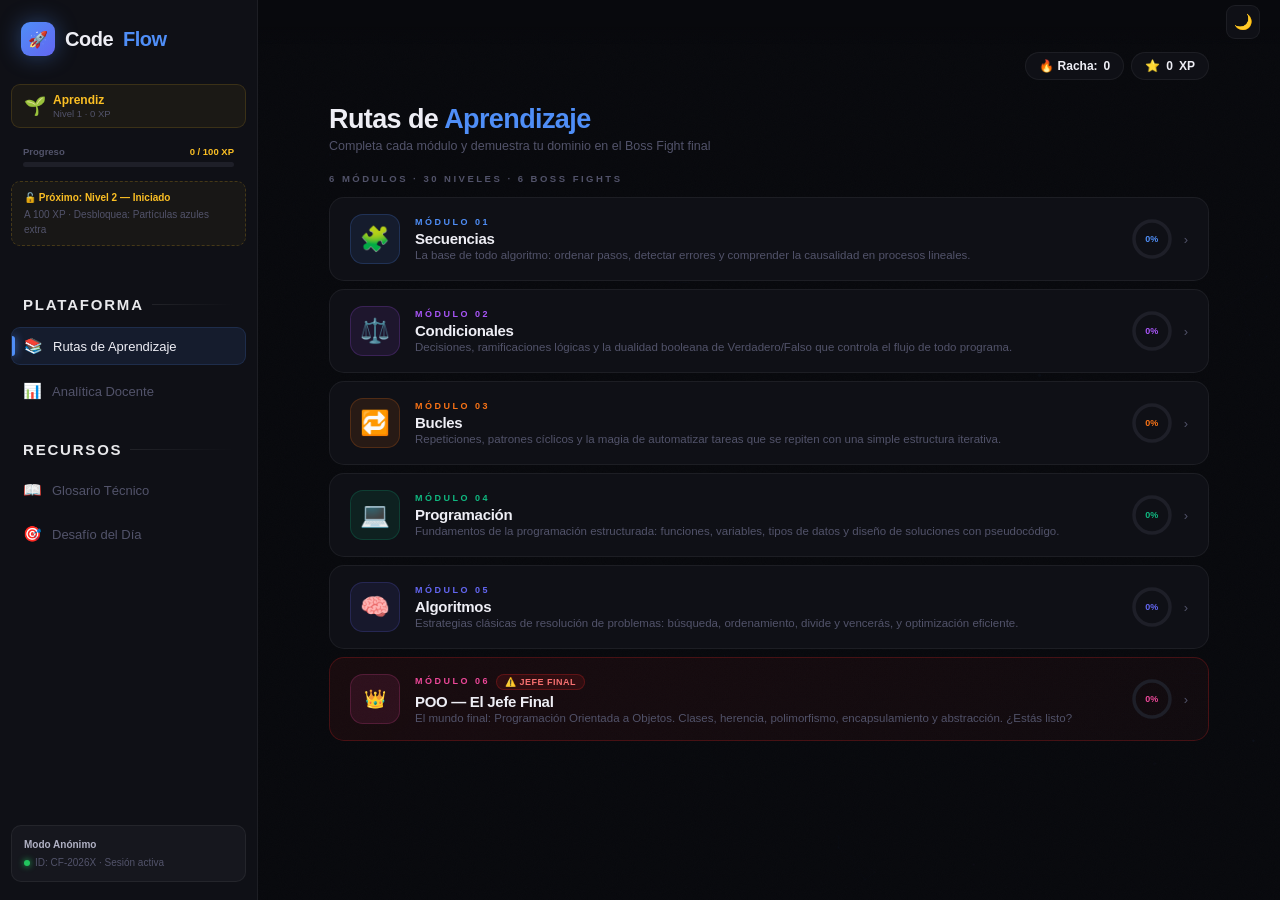
==== commit d6761936: "Modificación N°1 Cambios masivos para estructurar los archivos css, html y rutas de acceso. Se agreg" ====
--- a/Codeflow.html
+++ b/Codeflow.html
@@ -4,439 +4,13 @@
 <meta charset="UTF-8">
 <meta name="viewport" content="width=device-width, initial-scale=1.0">
 <title>CodeFlow — LógicaPro</title>
-<link rel="preconnect" href="https://fonts.googleapis.com">
-<link href="https://fonts.googleapis.com/css2?family=Syne:wght@700;800;900&family=DM+Sans:ital,wght@0,300;0,400;0,500;0,600;1,400&family=JetBrains+Mono:wght@400;600&display=swap" rel="stylesheet">
-<style>
-:root {
-  --bg:#08090D;--surface:#0F1016;--surface2:#16171E;--surface3:#1E1F28;
-  --border:rgba(255,255,255,0.06);--border-h:rgba(255,255,255,0.13);
-  --text:#EEEEF5;--text2:#B0B1C4;--muted:#52536A;--muted2:#343548;--shadow:rgba(0,0,0,.5);
-  --mod1:#4F8EF7;--g1:rgba(79,142,247,.18);
-  --mod2:#A855F7;--g2:rgba(168,85,247,.18);
-  --mod3:#F97316;--g3:rgba(249,115,22,.18);
-  --mod4:#10B981;--g4:rgba(16,185,129,.18);
-  --mod5:#6366F1;--g5:rgba(99,102,241,.18);
-  --mod6:#EC4899;--g6:rgba(236,72,153,.18);
-  --boss:#DC2626;--boss-glow:rgba(220,38,38,.28);
-  --green:#22C55E;--red:#EF4444;--yellow:#FBBF24;--orange:#FB923C;
-  --sidebar-w:258px;--transition-theme:background .35s,color .35s,border-color .35s,box-shadow .35s;
-}
-[data-theme="light"]{
-  --bg:#F0F2FA;--surface:#FFFFFF;--surface2:#F4F5FB;--surface3:#E8EAF4;
-  --border:rgba(0,0,0,0.08);--border-h:rgba(0,0,0,0.16);
-  --text:#111218;--text2:#44465A;--muted:#7A7C96;--muted2:#B0B2CC;--shadow:rgba(0,0,0,.12);
-}
-*,*::before,*::after{box-sizing:border-box;margin:0;padding:0;}
-html{height:100%;}
-body{background:var(--bg);color:var(--text);font-family:'DM Sans',sans-serif;display:flex;height:100vh;overflow:hidden;transition:var(--transition-theme);}
-#bg-canvas{position:fixed;inset:0;z-index:0;pointer-events:none;transition:opacity .5s;}
-[data-theme="light"] #bg-canvas{opacity:.15;}[data-theme="dark"] #bg-canvas{opacity:.45;}
-body::after{content:'';position:fixed;inset:0;z-index:1;pointer-events:none;background-image:url("data:image/svg+xml,%3Csvg viewBox='0 0 200 200' xmlns='http://www.w3.org/2000/svg'%3E%3Cfilter id='n'%3E%3CfeTurbulence type='fractalNoise' baseFrequency='0.85' numOctaves='4'/%3E%3C/filter%3E%3Crect width='100%25' height='100%25' filter='url(%23n)'/%3E%3C/svg%3E");background-size:160px;}
-[data-theme="light"] body::after{opacity:.012;}[data-theme="dark"] body::after{opacity:.02;}
-
-/* ── TOPBAR ── */
-.topbar{position:fixed;top:0;left:var(--sidebar-w);right:0;height:44px;z-index:40;display:flex;align-items:center;justify-content:flex-end;padding:0 20px;gap:8px;background:linear-gradient(to bottom,var(--bg) 60%,transparent);pointer-events:none;}
-.topbar-actions{display:flex;align-items:center;gap:7px;pointer-events:all;}
-.theme-toggle{width:34px;height:34px;border-radius:9px;background:var(--surface);border:1px solid var(--border);display:flex;align-items:center;justify-content:center;cursor:pointer;font-size:15px;transition:all .2s;}
-.theme-toggle:hover{border-color:var(--border-h);transform:scale(1.1);}
-
-/* ── SIDEBAR ── */
-.sidebar{width:var(--sidebar-w);background:var(--surface);border-right:1px solid var(--border);padding:18px 11px;display:flex;flex-direction:column;gap:2px;z-index:50;flex-shrink:0;position:relative;overflow:hidden;transition:var(--transition-theme);}
-.sidebar::after{content:'';position:absolute;top:0;right:-1px;width:1px;height:100%;background:linear-gradient(to bottom,transparent,rgba(79,142,247,.4) 35%,rgba(99,102,241,.25) 65%,transparent);pointer-events:none;}
-[data-theme="light"] .sidebar::after{background:linear-gradient(to bottom,transparent,rgba(79,142,247,.25) 40%,transparent);}
-.sidebar-glow{position:absolute;top:-50px;left:-50px;width:180px;height:180px;background:radial-gradient(circle,rgba(79,142,247,.06),transparent 70%);pointer-events:none;}
-.brand{font-family:'Syne',sans-serif;font-size:20px;font-weight:900;color:var(--text);padding:4px 10px 18px;display:flex;align-items:center;gap:10px;letter-spacing:-.5px;position:relative;z-index:1;}
-.brand-icon{width:34px;height:34px;background:linear-gradient(135deg,var(--mod1),var(--mod5));border-radius:9px;display:flex;align-items:center;justify-content:center;font-size:16px;box-shadow:0 0 22px rgba(79,142,247,.4);animation:brandPulse 3.5s ease-in-out infinite;}
-@keyframes brandPulse{0%,100%{box-shadow:0 0 18px rgba(79,142,247,.35);}50%{box-shadow:0 0 30px rgba(99,102,241,.55);}}
-.brand span{color:var(--mod1);}
-.nav-section{font-size:9px;font-weight:700;letter-spacing:2.5px;text-transform:uppercase;color:var(--muted2);padding:10px 12px 4px;position:relative;z-index:1;}
-.nav-item{display:flex;align-items:center;gap:10px;padding:9px 12px;border-radius:9px;font-size:13px;font-weight:500;color:var(--muted);cursor:pointer;transition:all .2s;position:relative;overflow:hidden;z-index:1;}
-.nav-item::before{content:'';position:absolute;inset:0;opacity:0;transition:opacity .2s;background:linear-gradient(90deg,rgba(79,142,247,.07),transparent);}
-.nav-item:hover{color:var(--text);}.nav-item:hover::before{opacity:1;}
-.nav-item.active{background:rgba(79,142,247,.1);color:var(--text);border:1px solid rgba(79,142,247,.15);}
-[data-theme="light"] .nav-item.active{background:rgba(79,142,247,.08);border-color:rgba(79,142,247,.2);}
-.nav-item.active::after{content:'';position:absolute;left:0;top:50%;transform:translateY(-50%);width:3px;height:55%;background:var(--mod1);border-radius:0 3px 3px 0;box-shadow:0 0 8px var(--mod1);}
-.nav-icon{font-size:15px;width:19px;text-align:center;}
-.level-badge{display:flex;align-items:center;gap:7px;padding:8px 12px;border-radius:9px;margin:6px 0 4px;border:1px solid rgba(251,191,36,.14);background:rgba(251,191,36,.05);position:relative;z-index:1;transition:all .4s;}
-.level-badge-name{font-family:'Syne',sans-serif;font-size:12px;font-weight:800;color:var(--yellow);}
-.level-badge-sub{font-size:9.5px;color:var(--muted);margin-top:1px;}
-.xp-sidebar-wrap{padding:6px 12px 2px;position:relative;z-index:1;}
-.xp-sidebar-label{display:flex;justify-content:space-between;font-size:9.5px;color:var(--muted);margin-bottom:5px;font-weight:600;}
-.xp-sidebar-label span:last-child{color:var(--yellow);}
-.xp-sidebar-bar{height:5px;background:var(--surface3);border-radius:100px;overflow:hidden;}
-.xp-sidebar-fill{height:100%;background:linear-gradient(90deg,var(--yellow),var(--orange));border-radius:100px;transition:width .9s cubic-bezier(.22,1,.36,1);box-shadow:0 0 8px rgba(251,191,36,.3);}
-.cosmetic-hint{padding:8px 12px;margin:4px 0;background:rgba(251,191,36,.04);border:1px dashed rgba(251,191,36,.2);border-radius:9px;font-size:10px;color:var(--muted);line-height:1.5;position:relative;z-index:1;}
-.cosmetic-hint strong{color:var(--yellow);display:block;margin-bottom:2px;}
-.sidebar-footer{margin-top:auto;padding:10px 12px;background:var(--surface2);border-radius:10px;border:1px solid var(--border);position:relative;z-index:1;}
-.sidebar-footer p{font-size:10px;color:var(--muted);line-height:1.7;}
-.sidebar-footer strong{color:var(--text2);font-weight:600;display:block;margin-bottom:1px;}
-.status-dot{display:inline-block;width:6px;height:6px;border-radius:50%;background:var(--green);margin-right:5px;box-shadow:0 0 6px var(--green);animation:blink 2.2s ease-in-out infinite;}
-@keyframes blink{0%,100%{opacity:1;}50%{opacity:.3;}}
-
-/* ── MAIN ── */
-.main-content{flex:1;overflow-y:auto;display:flex;justify-content:center;padding:28px 32px;padding-top:52px;position:relative;z-index:5;}
-.main-content::-webkit-scrollbar{width:3px;}
-.main-content::-webkit-scrollbar-thumb{background:var(--muted2);border-radius:4px;}
-.view-container{width:100%;max-width:880px;display:none;flex-direction:column;}
-.view-container.active{display:flex;animation:fadeUp .38s cubic-bezier(.22,1,.36,1) both;}
-@keyframes fadeUp{from{opacity:0;transform:translateY(18px);}to{opacity:1;transform:translateY(0);}}
-
-/* ── HEADER STATS ── */
-.header-stats{display:flex;gap:7px;margin-bottom:24px;justify-content:flex-end;align-items:center;flex-wrap:wrap;}
-.stat-badge{display:flex;align-items:center;gap:6px;padding:6px 13px;background:var(--surface);border:1px solid var(--border);border-radius:100px;font-size:12px;font-weight:600;color:var(--text);transition:all .2s;cursor:default;}
-.stat-badge:hover{border-color:var(--border-h);}
-.stat-badge.pop .badge-val{animation:popNum .35s cubic-bezier(.22,1,.36,1);}
-@keyframes popNum{0%{transform:scale(1);}40%{transform:scale(1.5) translateY(-2px);}100%{transform:scale(1);}}
-.page-title{font-family:'Syne',sans-serif;font-size:27px;font-weight:900;color:var(--text);letter-spacing:-.6px;line-height:1.15;margin-bottom:4px;}
-.page-title span{color:var(--mod1);}
-.page-sub{font-size:12.5px;color:var(--muted);margin-bottom:20px;}
-.section-label{font-size:9.5px;font-weight:700;letter-spacing:2.5px;text-transform:uppercase;color:var(--muted);margin-bottom:13px;}
-
-/* ── MODULE CARDS ── */
-.module-block{margin-bottom:8px;}
-.module-header{background:var(--surface);border:1px solid var(--border);border-radius:15px;padding:16px 20px;display:flex;align-items:center;gap:15px;cursor:pointer;transition:all .28s cubic-bezier(.22,1,.36,1);position:relative;overflow:hidden;}
-.module-header::before{content:'';position:absolute;inset:0;opacity:0;transition:opacity .3s;background:radial-gradient(ellipse at 0% 50%,var(--glow,rgba(79,142,247,.18)) 0%,transparent 60%);}
-.module-header::after{content:'';position:absolute;right:0;top:0;bottom:0;width:3px;opacity:0;transition:opacity .3s;background:linear-gradient(to bottom,transparent,var(--accent,#4F8EF7),transparent);}
-.module-header:hover{border-color:color-mix(in srgb,var(--accent,#4F8EF7) 28%,transparent);box-shadow:0 4px 28px var(--glow,var(--g1));transform:translateY(-2px);}
-.module-header:hover::before,.module-header:hover::after,.module-block.open .module-header::before,.module-block.open .module-header::after{opacity:1;}
-.module-block.open .module-header{border-color:color-mix(in srgb,var(--accent,#4F8EF7) 28%,transparent);border-bottom-left-radius:0;border-bottom-right-radius:0;}
-.theme-mod1{--accent:var(--mod1);--glow:var(--g1);}
-.theme-mod2{--accent:var(--mod2);--glow:var(--g2);}
-.theme-mod3{--accent:var(--mod3);--glow:var(--g3);}
-.theme-mod4{--accent:var(--mod4);--glow:var(--g4);}
-.theme-mod5{--accent:var(--mod5);--glow:var(--g5);}
-.theme-mod6{--accent:var(--mod6);--glow:var(--g6);}
-.theme-boss{--accent:var(--boss);--glow:var(--boss-glow);}
-.mod-icon{width:50px;height:50px;border-radius:13px;flex-shrink:0;display:flex;align-items:center;justify-content:center;font-size:24px;background:color-mix(in srgb,var(--accent) 10%,transparent);border:1px solid color-mix(in srgb,var(--accent) 20%,transparent);position:relative;z-index:1;transition:all .28s;}
-.module-header:hover .mod-icon{transform:scale(1.1) rotate(-6deg);box-shadow:0 0 16px var(--glow);}
-.mod-info{flex:1;position:relative;z-index:1;}
-.mod-num{font-size:9px;font-weight:700;letter-spacing:2.5px;text-transform:uppercase;color:var(--accent);margin-bottom:3px;}
-.mod-title{font-family:'Syne',sans-serif;font-size:15px;font-weight:800;color:var(--text);letter-spacing:-.3px;margin-bottom:2px;}
-.mod-desc{font-size:11.5px;color:var(--muted);}
-.mod-meta{display:flex;align-items:center;gap:10px;position:relative;z-index:1;}
-.mod-progress-ring{position:relative;width:44px;height:44px;flex-shrink:0;}
-.mod-progress-ring svg{transform:rotate(-90deg);}
-.ring-bg{fill:none;stroke:var(--surface3);stroke-width:3.5;}
-.ring-fill{fill:none;stroke:var(--accent);stroke-width:3.5;stroke-linecap:round;transition:stroke-dashoffset .9s cubic-bezier(.22,1,.36,1);filter:drop-shadow(0 0 3px var(--accent));}
-.ring-pct{position:absolute;inset:0;display:flex;align-items:center;justify-content:center;font-size:9px;font-weight:700;color:var(--accent);}
-.mod-chevron{color:var(--muted);font-size:13px;transition:transform .28s cubic-bezier(.22,1,.36,1);position:relative;z-index:1;}
-.module-block.open .mod-chevron{transform:rotate(90deg);color:var(--accent);}
-
-/* BOSS MODULE special styling */
-.module-block.boss-block .module-header{background:linear-gradient(135deg,rgba(220,38,38,.08),rgba(239,68,68,.04));border-color:rgba(220,38,38,.25);}
-.boss-badge{display:inline-flex;align-items:center;gap:4px;padding:2px 8px;background:rgba(220,38,38,.12);border:1px solid rgba(220,38,38,.28);border-radius:100px;font-size:9px;font-weight:700;color:#f87171;letter-spacing:.5px;text-transform:uppercase;margin-left:6px;vertical-align:middle;}
-.boss-crown{font-size:18px;animation:crownPulse 2s ease-in-out infinite;}
-@keyframes crownPulse{0%,100%{filter:drop-shadow(0 0 4px gold);}50%{filter:drop-shadow(0 0 12px gold) drop-shadow(0 0 20px orange);}}
-
-/* LEVELS PATH */
-.levels-container{display:none;background:color-mix(in srgb,var(--accent,#4F8EF7) 3%,var(--surface));border:1px solid color-mix(in srgb,var(--accent,#4F8EF7) 20%,transparent);border-top:none;border-bottom-left-radius:15px;border-bottom-right-radius:15px;overflow:hidden;}
-.module-block.open .levels-container{display:block;animation:slideDown .3s cubic-bezier(.22,1,.36,1);}
-@keyframes slideDown{from{opacity:0;transform:translateY(-8px);}to{opacity:1;transform:translateY(0);}}
-.levels-path{display:flex;flex-direction:column;align-items:center;padding:22px 0 16px;position:relative;}
-.levels-path::before{content:'';position:absolute;left:50%;transform:translateX(-50%);top:34px;bottom:34px;width:2px;background:linear-gradient(to bottom,color-mix(in srgb,var(--accent) 28%,transparent),color-mix(in srgb,var(--accent) 4%,transparent));z-index:0;}
-.level-row{display:flex;align-items:center;width:100%;position:relative;z-index:1;margin-bottom:8px;}
-.level-row:nth-child(odd){justify-content:flex-start;padding-left:14%;}
-.level-row:nth-child(even){justify-content:flex-end;padding-right:14%;}
-.level-node{display:flex;flex-direction:column;align-items:center;gap:4px;cursor:pointer;}
-.level-node-btn{width:62px;height:62px;border-radius:50%;display:flex;align-items:center;justify-content:center;font-size:17px;font-weight:800;font-family:'Syne',sans-serif;transition:all .25s cubic-bezier(.22,1,.36,1);border:2.5px solid transparent;position:relative;}
-.level-node-btn::before{content:'';position:absolute;inset:-7px;border-radius:50%;opacity:0;transition:opacity .25s;background:radial-gradient(circle,var(--glow,rgba(79,142,247,.2)),transparent 70%);}
-.level-node:not(.locked):hover .level-node-btn::before{opacity:1;}
-.level-node.done .level-node-btn{background:color-mix(in srgb,var(--accent) 14%,transparent);border-color:var(--accent);color:var(--accent);box-shadow:0 0 12px var(--glow);}
-.level-node.current .level-node-btn{background:var(--accent);border-color:var(--accent);color:#fff;box-shadow:0 0 28px var(--glow),0 0 0 7px color-mix(in srgb,var(--accent) 12%,transparent);animation:pulse-node 2.2s ease-in-out infinite;}
-.level-node.locked .level-node-btn{background:var(--surface3);border-color:var(--muted2);color:var(--muted);cursor:not-allowed;opacity:.6;}
-.level-node:not(.locked):hover .level-node-btn{transform:scale(1.1);}
-@keyframes pulse-node{0%,100%{box-shadow:0 0 24px var(--glow),0 0 0 7px color-mix(in srgb,var(--accent) 12%,transparent);}50%{box-shadow:0 0 40px var(--glow),0 0 0 13px color-mix(in srgb,var(--accent) 5%,transparent);}}
-.level-node-label{font-size:10px;font-weight:600;color:var(--muted);text-align:center;max-width:100px;line-height:1.3;}
-.level-node.done .level-node-label,.level-node.current .level-node-label{color:color-mix(in srgb,var(--accent) 80%,var(--text));}
-.level-stars{display:flex;gap:2px;}
-.level-stars span{font-size:10px;color:var(--muted2);}
-.level-stars span.lit{color:var(--yellow);filter:drop-shadow(0 0 3px rgba(251,191,36,.5));}
-
-/* BOSS FIGHT NODE */
-.boss-node .level-node-btn{background:linear-gradient(135deg,rgba(220,38,38,.2),rgba(239,68,68,.1));border-color:#DC2626;color:#f87171;animation:boss-pulse 1.8s ease-in-out infinite;}
-.boss-node.done .level-node-btn{background:rgba(220,38,38,.15);border-color:#DC2626;color:#f87171;box-shadow:0 0 18px rgba(220,38,38,.3);}
-@keyframes boss-pulse{0%,100%{box-shadow:0 0 20px rgba(220,38,38,.3),0 0 0 5px rgba(220,38,38,.08);}50%{box-shadow:0 0 38px rgba(220,38,38,.5),0 0 0 11px rgba(220,38,38,.04);}}
-
-/* ── EXERCISE ── */
-.exercise-top{display:flex;align-items:center;gap:12px;margin-bottom:20px;}
-.btn-close{background:var(--surface2);border:1px solid var(--border);width:36px;height:36px;border-radius:9px;display:flex;align-items:center;justify-content:center;cursor:pointer;color:var(--muted);font-size:13px;transition:all .2s;flex-shrink:0;}
-.btn-close:hover{border-color:var(--red);color:var(--red);background:rgba(239,68,68,.08);}
-.progress-bar-bg{flex:1;height:7px;background:var(--surface2);border-radius:100px;overflow:hidden;border:1px solid var(--border);}
-.progress-bar-fill{height:100%;background:linear-gradient(90deg,var(--mod1),var(--mod5));width:0%;transition:width .6s cubic-bezier(.22,1,.36,1);border-radius:100px;box-shadow:0 0 10px rgba(99,102,241,.4);}
-.progress-bar-fill.boss-fill{background:linear-gradient(90deg,#DC2626,#F97316);}
-.ex-mod-badge{display:flex;align-items:center;gap:6px;padding:5px 11px;border-radius:100px;font-size:11px;font-weight:700;flex-shrink:0;}
-
-/* ── BOSS FIGHT TIMER ── */
-.boss-timer-wrap{display:flex;align-items:center;gap:8px;flex-shrink:0;}
-.boss-timer{font-family:'Syne',sans-serif;font-size:20px;font-weight:900;color:#f87171;padding:4px 14px;background:rgba(220,38,38,.12);border:1px solid rgba(220,38,38,.3);border-radius:8px;min-width:70px;text-align:center;animation:timerPulse 1s ease-in-out infinite;}
-@keyframes timerPulse{0%,100%{box-shadow:0 0 0 0 rgba(220,38,38,.0);}50%{box-shadow:0 0 0 4px rgba(220,38,38,.12);}}
-.boss-timer.urgent{color:#ef4444;animation:timerUrgent .5s ease-in-out infinite;}
-@keyframes timerUrgent{0%,100%{background:rgba(220,38,38,.12);}50%{background:rgba(220,38,38,.28);}}
-
-/* ── BOSS INTRO SCREEN ── */
-.boss-intro{background:var(--surface);border:1px solid rgba(220,38,38,.25);border-radius:20px;padding:36px;text-align:center;margin-bottom:18px;position:relative;overflow:hidden;}
-.boss-intro::before{content:'';position:absolute;inset:0;background:radial-gradient(ellipse at 50% 0%,rgba(220,38,38,.08),transparent 65%);pointer-events:none;}
-.boss-intro-skull{font-size:72px;margin-bottom:12px;display:block;animation:skullBounce 1.2s ease-in-out infinite;}
-@keyframes skullBounce{0%,100%{transform:translateY(0) rotate(0deg);}30%{transform:translateY(-10px) rotate(-5deg);}70%{transform:translateY(-6px) rotate(3deg);}}
-.boss-intro h2{font-family:'Syne',sans-serif;font-size:26px;font-weight:900;color:#f87171;letter-spacing:-.4px;margin-bottom:8px;}
-.boss-intro p{font-size:13.5px;color:var(--muted);line-height:1.7;max-width:500px;margin:0 auto 22px;}
-.boss-intro-rules{display:flex;gap:10px;justify-content:center;flex-wrap:wrap;margin-bottom:24px;}
-.boss-rule{display:flex;align-items:center;gap:6px;padding:7px 14px;background:rgba(220,38,38,.08);border:1px solid rgba(220,38,38,.18);border-radius:100px;font-size:11.5px;font-weight:600;color:#fca5a5;}
-.btn-boss-start{padding:13px 34px;background:linear-gradient(135deg,#DC2626,#B91C1C);color:#fff;border:none;border-radius:11px;font-size:14px;font-weight:800;font-family:'DM Sans',sans-serif;cursor:pointer;transition:all .2s;box-shadow:0 4px 24px rgba(220,38,38,.35);}
-.btn-boss-start:hover{transform:translateY(-2px);box-shadow:0 8px 32px rgba(220,38,38,.45);}
-
-/* ── QUESTION ── */
-.question-container{background:var(--surface);border:1px solid var(--border);border-radius:20px;padding:28px;margin-bottom:16px;position:relative;overflow:hidden;}
-.question-container.boss-mode{border-color:rgba(220,38,38,.22);background:linear-gradient(135deg,rgba(220,38,38,.04),var(--surface));}
-.q-header{display:flex;gap:15px;align-items:flex-start;margin-bottom:22px;}
-.q-emoji-wrap{width:58px;height:58px;border-radius:14px;background:var(--surface2);border:1px solid var(--border);display:flex;align-items:center;justify-content:center;font-size:28px;flex-shrink:0;}
-.q-meta{flex:1;}
-.q-badge{display:inline-block;font-size:9px;font-weight:700;letter-spacing:1.5px;text-transform:uppercase;color:var(--mod1);background:rgba(79,142,247,.07);border:1px solid rgba(79,142,247,.15);padding:3px 9px;border-radius:5px;margin-bottom:9px;}
-.q-badge.boss{color:#f87171;background:rgba(220,38,38,.08);border-color:rgba(220,38,38,.2);}
-.q-text{font-family:'Syne',sans-serif;font-size:15.5px;font-weight:700;color:var(--text);line-height:1.6;letter-spacing:-.2px;white-space:pre-line;}
-.options-grid{display:flex;flex-direction:column;gap:7px;}
-.option-item{background:var(--surface2);border:1px solid var(--border);border-radius:12px;padding:13px 16px;font-size:13.5px;font-weight:500;color:var(--text);cursor:pointer;display:flex;align-items:center;gap:12px;transition:all .2s cubic-bezier(.22,1,.36,1);line-height:1.4;position:relative;overflow:hidden;}
-.option-item::before{content:'';position:absolute;inset:0;opacity:0;transition:opacity .2s;background:linear-gradient(90deg,rgba(79,142,247,.05),transparent);}
-.option-radio{width:17px;height:17px;border-radius:50%;border:2px solid var(--muted2);flex-shrink:0;transition:all .2s;display:flex;align-items:center;justify-content:center;}
-.option-item:hover{border-color:rgba(79,142,247,.28);transform:translateX(3px);}
-.option-item:hover::before,.option-item.selected::before{opacity:1;}
-.option-item.selected{border-color:rgba(79,142,247,.38);background:rgba(79,142,247,.05);}
-.option-item.selected .option-radio{border-color:var(--mod1);background:var(--mod1);}
-.option-item.selected .option-radio::after{content:'';width:5px;height:5px;border-radius:50%;background:white;}
-.option-item.correct-anim{border-color:rgba(34,197,94,.45)!important;background:rgba(34,197,94,.07)!important;animation:correctFlash .45s ease;}
-.option-item.wrong-anim{animation:wrongShake .38s ease;}
-@keyframes correctFlash{0%{transform:scale(1);}30%{transform:scale(1.012);}100%{transform:scale(1);}}
-@keyframes wrongShake{0%,100%{transform:translateX(3px);}25%{transform:translateX(-4px);}75%{transform:translateX(-2px);}50%{transform:translateX(3px);}}
-.btn-check{align-self:flex-end;padding:12px 26px;background:linear-gradient(135deg,var(--mod1),var(--mod5));color:#fff;border:none;border-radius:11px;font-size:13.5px;font-weight:700;font-family:'DM Sans',sans-serif;cursor:pointer;transition:all .2s;box-shadow:0 4px 18px rgba(79,142,247,.28);}
-.btn-check:hover{transform:translateY(-2px);box-shadow:0 8px 24px rgba(79,142,247,.38);}
-.btn-check:disabled{opacity:.3;cursor:not-allowed;transform:none;box-shadow:none;}
-.btn-check.boss-check{background:linear-gradient(135deg,#DC2626,#B91C1C);box-shadow:0 4px 18px rgba(220,38,38,.28);}
-
-/* ── FEEDBACK ── */
-.feedback-banner{position:fixed;bottom:-200px;left:var(--sidebar-w);right:0;padding:18px 38px;display:flex;justify-content:space-between;align-items:center;transition:bottom .42s cubic-bezier(.22,1,.36,1);z-index:100;gap:20px;}
-.feedback-banner.show{bottom:0;}
-.feedback-banner.correct{background:rgba(8,18,12,.96);border-top:1px solid rgba(34,197,94,.2);backdrop-filter:blur(24px);}
-.feedback-banner.error{background:rgba(20,8,8,.96);border-top:1px solid rgba(239,68,68,.16);backdrop-filter:blur(24px);}
-[data-theme="light"] .feedback-banner.correct{background:rgba(240,252,244,.97);}
-[data-theme="light"] .feedback-banner.error{background:rgba(255,242,242,.97);}
-.feedback-title{font-family:'Syne',sans-serif;font-size:17px;font-weight:800;margin-bottom:4px;display:flex;align-items:center;gap:8px;}
-.feedback-banner.correct .feedback-title{color:#4ADE80;}
-.feedback-banner.error .feedback-title{color:#F87171;}
-.feedback-desc{font-size:12.5px;line-height:1.65;max-width:540px;}
-.feedback-banner.correct .feedback-desc{color:rgba(74,222,128,.65);}
-.feedback-banner.error .feedback-desc{color:rgba(248,113,113,.65);}
-[data-theme="light"] .feedback-banner.correct .feedback-desc{color:#15803d;}
-[data-theme="light"] .feedback-banner.error .feedback-desc{color:#b91c1c;}
-.btn-next{flex-shrink:0;padding:11px 24px;border-radius:10px;border:none;font-size:13.5px;font-weight:700;font-family:'DM Sans',sans-serif;cursor:pointer;transition:all .2s;}
-.btn-next.success{background:var(--green);color:#fff;box-shadow:0 4px 16px rgba(34,197,94,.3);}
-.btn-next.retry{background:var(--red);color:#fff;box-shadow:0 4px 16px rgba(239,68,68,.25);}
-.btn-next:hover{transform:translateY(-2px) scale(1.03);}
-
-/* ── BOSS RESULT ── */
-.boss-result{text-align:center;padding:40px 30px;background:var(--surface);border-radius:20px;margin-bottom:18px;}
-.boss-result.victory{border:1px solid rgba(34,197,94,.3);}
-.boss-result.defeat{border:1px solid rgba(220,38,38,.3);}
-.boss-result-emoji{font-size:72px;margin-bottom:16px;display:block;}
-.boss-result h2{font-family:'Syne',sans-serif;font-size:28px;font-weight:900;margin-bottom:8px;}
-.boss-result.victory h2{color:#4ADE80;}
-.boss-result.defeat h2{color:#f87171;}
-.boss-result p{font-size:13px;color:var(--muted);line-height:1.7;max-width:460px;margin:0 auto 22px;}
-.boss-result-stats{display:flex;gap:10px;justify-content:center;margin-bottom:22px;flex-wrap:wrap;}
-.boss-stat{padding:8px 16px;background:var(--surface2);border:1px solid var(--border);border-radius:10px;font-size:12px;font-weight:700;color:var(--text2);}
-.btn-boss-retry{padding:11px 24px;background:rgba(220,38,38,.15);color:#f87171;border:1px solid rgba(220,38,38,.3);border-radius:10px;font-size:13px;font-weight:700;font-family:'DM Sans',sans-serif;cursor:pointer;transition:all .2s;margin-right:8px;}
-.btn-boss-retry:hover{background:rgba(220,38,38,.25);}
-.btn-boss-map{padding:11px 24px;background:linear-gradient(135deg,var(--mod1),var(--mod5));color:#fff;border:none;border-radius:10px;font-size:13px;font-weight:700;font-family:'DM Sans',sans-serif;cursor:pointer;transition:all .2s;box-shadow:0 4px 14px rgba(79,142,247,.28);}
-.btn-boss-map:hover{transform:translateY(-2px);}
-
-/* ── NOTIFS & MODAL ── */
-.xp-flash{position:fixed;top:52px;right:24px;background:rgba(8,9,13,.96);border:1px solid rgba(251,191,36,.28);color:var(--yellow);padding:9px 16px;border-radius:100px;font-size:12.5px;font-weight:700;font-family:'Syne',sans-serif;z-index:500;pointer-events:none;animation:xpPop 1.8s cubic-bezier(.22,1,.36,1) forwards;}
-[data-theme="light"] .xp-flash{background:rgba(255,255,240,.97);box-shadow:0 4px 16px rgba(0,0,0,.12);}
-@keyframes xpPop{0%{opacity:0;transform:translateY(10px) scale(.85);}15%{opacity:1;transform:translateY(0) scale(1.05);}25%{transform:scale(1);}70%{opacity:1;transform:translateY(-6px);}100%{opacity:0;transform:translateY(-22px) scale(.9);}}
-.streak-notif{position:fixed;top:98px;right:24px;background:rgba(8,9,13,.96);border:1px solid rgba(249,115,22,.28);color:var(--orange);padding:8px 14px;border-radius:100px;font-size:12px;font-weight:700;font-family:'Syne',sans-serif;z-index:500;pointer-events:none;animation:xpPop 2s cubic-bezier(.22,1,.36,1) forwards;}
-.levelup-notif{position:fixed;top:50%;left:50%;transform:translate(-50%,-50%) scale(.8);background:var(--surface);border:2px solid var(--yellow);border-radius:22px;padding:36px 44px;text-align:center;z-index:600;pointer-events:none;box-shadow:0 0 60px rgba(251,191,36,.25);animation:levelUpAnim 3s cubic-bezier(.22,1,.36,1) forwards;}
-@keyframes levelUpAnim{0%{opacity:0;transform:translate(-50%,-50%) scale(.7);}15%{opacity:1;transform:translate(-50%,-50%) scale(1.05);}25%{transform:translate(-50%,-50%) scale(1);}75%{opacity:1;transform:translate(-50%,-50%) scale(1);}100%{opacity:0;transform:translate(-50%,-50%) scale(.95) translateY(-20px);}}
-.levelup-notif h2{font-family:'Syne',sans-serif;font-size:22px;font-weight:900;color:var(--yellow);margin-bottom:6px;}
-.levelup-notif p{font-size:13px;color:var(--muted);}
-.modal-overlay{display:none;position:fixed;inset:0;z-index:400;background:rgba(0,0,0,.78);backdrop-filter:blur(10px);align-items:center;justify-content:center;}
-.modal-overlay.show{display:flex;}
-.modal-box{background:var(--surface);border:1px solid var(--border);border-radius:22px;padding:42px 38px;text-align:center;max-width:400px;width:90%;position:relative;overflow:hidden;animation:modalPop .42s cubic-bezier(.22,1,.36,1);}
-.modal-box::before{content:'';position:absolute;top:-80px;left:50%;transform:translateX(-50%);width:220px;height:220px;background:radial-gradient(circle,rgba(34,197,94,.1),transparent 70%);pointer-events:none;}
-@keyframes modalPop{from{opacity:0;transform:scale(.84) translateY(22px);}to{opacity:1;transform:scale(1) translateY(0);}}
-.modal-emoji{font-size:60px;margin-bottom:12px;display:block;animation:emojiPop .55s cubic-bezier(.22,1,.36,1) .18s both;}
-@keyframes emojiPop{from{opacity:0;transform:scale(0) rotate(-18deg);}to{opacity:1;transform:scale(1) rotate(0);}}
-.modal-title{font-family:'Syne',sans-serif;font-size:22px;font-weight:900;color:var(--text);margin-bottom:7px;letter-spacing:-.4px;}
-.modal-stars{font-size:26px;margin-bottom:13px;letter-spacing:5px;}
-.modal-stars span.star-anim{display:inline-block;animation:starPop .4s cubic-bezier(.22,1,.36,1) both;}
-@keyframes starPop{from{opacity:0;transform:scale(0) rotate(-25deg);}to{opacity:1;transform:scale(1) rotate(0);}}
-.modal-xp{display:inline-flex;align-items:center;gap:6px;background:rgba(251,191,36,.07);border:1px solid rgba(251,191,36,.16);color:var(--yellow);padding:6px 14px;border-radius:100px;font-size:12.5px;font-weight:700;margin-bottom:17px;}
-.modal-subtitle{font-size:12px;color:var(--muted);line-height:1.65;margin-bottom:20px;}
-.modal-btn{width:100%;padding:12px;border-radius:10px;border:none;font-size:13.5px;font-weight:700;font-family:'DM Sans',sans-serif;cursor:pointer;background:linear-gradient(135deg,var(--mod1),var(--mod5));color:#fff;transition:all .2s;box-shadow:0 4px 16px rgba(79,142,247,.28);}
-.modal-btn:hover{transform:translateY(-2px);box-shadow:0 8px 24px rgba(79,142,247,.38);}
-.modal-ticket-btn{width:100%;padding:10px;margin-top:8px;border-radius:10px;border:1px solid rgba(251,191,36,.25);font-size:12.5px;font-weight:700;font-family:'DM Sans',sans-serif;cursor:pointer;background:rgba(251,191,36,.07);color:var(--yellow);transition:all .2s;}
-.modal-ticket-btn:hover{background:rgba(251,191,36,.14);}
-.confetti-piece{position:fixed;z-index:450;pointer-events:none;animation:confettiFall linear forwards;}
-@keyframes confettiFall{0%{opacity:1;transform:translateY(0) rotate(0deg);}100%{opacity:0;transform:translateY(100vh) rotate(720deg);}}
-
-/* ── TICKET MODAL ── */
-.ticket-modal{max-width:480px;background:var(--surface);}
-.ticket-card{background:linear-gradient(135deg,rgba(79,142,247,.06),rgba(99,102,241,.04));border:1px solid rgba(79,142,247,.2);border-radius:16px;padding:24px;margin-bottom:16px;position:relative;overflow:hidden;}
-.ticket-card::before{content:'';position:absolute;top:0;left:0;right:0;height:3px;background:linear-gradient(90deg,var(--mod1),var(--mod5));}
-.ticket-header{display:flex;justify-content:space-between;align-items:flex-start;margin-bottom:16px;}
-.ticket-logo{font-family:'Syne',sans-serif;font-size:16px;font-weight:900;color:var(--mod1);}
-.ticket-badge{background:rgba(34,197,94,.1);border:1px solid rgba(34,197,94,.2);color:#4ADE80;padding:3px 10px;border-radius:100px;font-size:10px;font-weight:700;}
-.ticket-title{font-family:'Syne',sans-serif;font-size:20px;font-weight:900;color:var(--text);margin-bottom:4px;}
-.ticket-sub{font-size:11.5px;color:var(--muted);margin-bottom:16px;}
-.ticket-details{display:grid;grid-template-columns:1fr 1fr;gap:8px;margin-bottom:16px;}
-.ticket-detail{background:var(--surface2);border-radius:8px;padding:9px 12px;}
-.ticket-detail-label{font-size:9px;font-weight:700;letter-spacing:1.5px;text-transform:uppercase;color:var(--muted);margin-bottom:3px;}
-.ticket-detail-val{font-family:'Syne',sans-serif;font-size:14px;font-weight:800;color:var(--text);}
-.ticket-hash{background:var(--surface2);border-radius:8px;padding:10px 12px;font-family:'JetBrains Mono',monospace;font-size:11px;color:var(--mod1);word-break:break-all;margin-bottom:14px;border:1px solid rgba(79,142,247,.1);}
-.ticket-qr{display:flex;justify-content:center;margin-bottom:14px;}
-.ticket-qr-inner{width:90px;height:90px;background:white;border-radius:8px;display:flex;align-items:center;justify-content:center;padding:6px;}
-.ticket-footer{font-size:10px;color:var(--muted);text-align:center;line-height:1.6;}
-.btn-ticket-print{width:100%;padding:11px;background:linear-gradient(135deg,var(--mod1),var(--mod5));color:#fff;border:none;border-radius:10px;font-size:13px;font-weight:700;font-family:'DM Sans',sans-serif;cursor:pointer;margin-bottom:7px;transition:all .2s;}
-.btn-ticket-print:hover{transform:translateY(-1px);}
-.btn-ticket-close{width:100%;padding:9px;background:transparent;color:var(--muted);border:1px solid var(--border);border-radius:10px;font-size:12px;font-weight:600;font-family:'DM Sans',sans-serif;cursor:pointer;transition:all .2s;}
-.btn-ticket-close:hover{color:var(--text);border-color:var(--border-h);}
-
-/* ── ANALYTICS ── */
-.analytics-header{display:flex;align-items:flex-start;justify-content:space-between;gap:16px;margin-bottom:16px;flex-wrap:wrap;}
-.analytics-title{font-family:'Syne',sans-serif;font-size:25px;font-weight:900;color:var(--text);letter-spacing:-.5px;margin-bottom:4px;}
-.analytics-sub{font-size:12px;color:var(--muted);display:flex;align-items:center;gap:7px;}
-.analytics-sub::before{content:'';display:inline-block;width:6px;height:6px;border-radius:50%;background:var(--green);box-shadow:0 0 6px var(--green);}
-.analytics-actions{display:flex;align-items:center;gap:8px;flex-wrap:wrap;}
-.section-selector{display:flex;align-items:center;gap:8px;}
-.section-selector label{font-size:10px;font-weight:700;letter-spacing:1.5px;text-transform:uppercase;color:var(--muted);}
-.section-select{background:var(--surface2);border:1px solid var(--border);color:var(--text);font-family:'DM Sans',sans-serif;font-size:13px;font-weight:500;padding:7px 28px 7px 12px;border-radius:9px;outline:none;cursor:pointer;transition:border-color .2s;appearance:none;background-image:url("data:image/svg+xml,%3Csvg xmlns='http://www.w3.org/2000/svg' width='11' height='11' viewBox='0 0 24 24' fill='none' stroke='%2352536A' stroke-width='2.5'%3E%3Cpolyline points='6 9 12 15 18 9'/%3E%3C/svg%3E");background-repeat:no-repeat;background-position:right 9px center;}
-.section-select:hover{border-color:rgba(79,142,247,.3);}
-
-/* EXPORT BUTTON */
-.btn-export{display:inline-flex;align-items:center;gap:7px;padding:8px 16px;background:var(--surface2);border:1px solid rgba(16,185,129,.25);color:#34D399;border-radius:9px;font-size:12px;font-weight:700;font-family:'DM Sans',sans-serif;cursor:pointer;transition:all .2s;}
-.btn-export:hover{background:rgba(16,185,129,.08);border-color:rgba(16,185,129,.4);transform:translateY(-1px);}
-.btn-export:active{transform:scale(.97);}
-.export-hint{background:rgba(16,185,129,.04);border:1px solid rgba(16,185,129,.12);border-radius:10px;padding:12px 15px;margin-bottom:14px;display:flex;gap:11px;align-items:flex-start;}
-.export-hint-icon{font-size:16px;flex-shrink:0;margin-top:1px;}
-.export-hint-title{font-size:11px;font-weight:700;color:#34D399;margin-bottom:3px;}
-.export-hint-desc{font-size:10.5px;color:var(--muted);line-height:1.6;}
-.export-schema{font-family:'JetBrains Mono',monospace;font-size:10px;color:rgba(79,142,247,.85);background:rgba(79,142,247,.05);border:1px solid rgba(79,142,247,.1);border-radius:7px;padding:10px 12px;margin-top:8px;line-height:1.7;white-space:pre;}
-
-.privacy-notice{background:rgba(79,142,247,.04);border:1px solid rgba(79,142,247,.12);border-radius:12px;padding:12px 15px;margin-bottom:16px;display:flex;gap:11px;align-items:flex-start;}
-[data-theme="light"] .privacy-notice{background:rgba(79,142,247,.06);}
-.privacy-icon{font-size:17px;flex-shrink:0;margin-top:1px;}
-.privacy-title{font-size:11px;font-weight:700;color:rgba(79,142,247,.9);margin-bottom:3px;}
-.privacy-desc{font-size:10.5px;color:var(--muted);line-height:1.6;}
-.a-grid{display:grid;grid-template-columns:repeat(3,1fr);gap:8px;margin-bottom:10px;}
-.a-card{background:var(--surface);border:1px solid var(--border);border-radius:13px;padding:16px 17px;transition:all .22s;position:relative;overflow:hidden;}
-.a-card::after{content:'';position:absolute;bottom:0;left:0;right:0;height:2px;opacity:0;transition:opacity .2s;background:linear-gradient(90deg,var(--mod1),var(--mod5));}
-.a-card:hover{border-color:var(--border-h);transform:translateY(-2px);}.a-card:hover::after{opacity:1;}
-.a-label{font-size:9px;font-weight:700;letter-spacing:2px;text-transform:uppercase;color:var(--muted);margin-bottom:7px;}
-.a-value{font-family:'Syne',sans-serif;font-size:28px;font-weight:900;color:var(--text);letter-spacing:-1px;margin-bottom:2px;line-height:1;}
-.a-sub{font-size:10px;color:var(--muted);}
-.a-wide{grid-column:1/-1;}
-.chart-card{background:var(--surface);border:1px solid var(--border);border-radius:13px;padding:17px 18px;margin-bottom:9px;}
-.chart-title{font-family:'Syne',sans-serif;font-size:14px;font-weight:800;color:var(--text);margin-bottom:3px;}
-.chart-sub{font-size:10.5px;color:var(--muted);margin-bottom:16px;}
-.bar-chart{display:flex;flex-direction:column;gap:9px;}
-.bar-row{display:flex;align-items:center;gap:10px;}
-.bar-label{font-size:11px;color:var(--muted);width:170px;flex-shrink:0;white-space:nowrap;overflow:hidden;text-overflow:ellipsis;}
-.bar-track{flex:1;height:22px;background:var(--surface2);border-radius:6px;overflow:hidden;position:relative;}
-.bar-fill{height:100%;border-radius:6px;transition:width 1.1s cubic-bezier(.22,1,.36,1);display:flex;align-items:center;padding-left:7px;font-size:10px;font-weight:700;color:rgba(255,255,255,.85);min-width:24px;position:relative;}
-.bar-fill::after{content:'';position:absolute;inset:0;background:linear-gradient(90deg,rgba(255,255,255,.12),transparent);border-radius:6px;}
-.bar-pct{font-size:10.5px;font-weight:700;color:var(--muted);width:34px;text-align:right;flex-shrink:0;}
-.mini-bar-row{display:flex;align-items:center;gap:8px;margin-bottom:7px;}
-.mini-bar-label{font-size:10.5px;color:var(--muted);width:120px;flex-shrink:0;overflow:hidden;text-overflow:ellipsis;white-space:nowrap;}
-.mini-bar-track{flex:1;height:16px;background:var(--surface2);border-radius:4px;overflow:hidden;}
-.mini-bar-fill{height:100%;border-radius:4px;transition:width 1s cubic-bezier(.22,1,.36,1);}
-.mini-bar-val{font-size:10px;color:var(--muted);width:28px;text-align:right;flex-shrink:0;}
-.donut-wrap{display:flex;align-items:center;gap:24px;flex-wrap:wrap;}
-.donut-svg-wrap{position:relative;flex-shrink:0;}
-.donut-center{position:absolute;inset:0;display:flex;flex-direction:column;align-items:center;justify-content:center;}
-.donut-center-val{font-family:'Syne',sans-serif;font-size:21px;font-weight:900;color:var(--text);line-height:1;}
-.donut-center-lbl{font-size:9.5px;color:var(--muted);margin-top:2px;}
-.donut-legend{display:flex;flex-direction:column;gap:8px;}
-.donut-legend-item{display:flex;align-items:center;gap:8px;font-size:11.5px;color:var(--muted);}
-.donut-legend-dot{width:9px;height:9px;border-radius:50%;flex-shrink:0;}
-.donut-legend-item strong{color:var(--text);font-weight:700;margin-left:auto;padding-left:10px;}
-.error-heatmap{display:flex;flex-direction:column;gap:8px;}
-.heatmap-row{display:flex;align-items:center;gap:10px;}
-.heatmap-label{font-size:11px;color:var(--muted);width:150px;flex-shrink:0;overflow:hidden;text-overflow:ellipsis;white-space:nowrap;}
-.heatmap-blocks{display:flex;gap:4px;flex:1;flex-wrap:wrap;}
-.heatmap-block{width:17px;height:17px;border-radius:4px;transition:transform .15s;cursor:default;}
-.heatmap-block:hover{transform:scale(1.4);z-index:2;position:relative;}
-.heatmap-val{font-size:10px;color:var(--muted);width:26px;text-align:right;font-weight:600;}
-.radar-chart-wrap{display:flex;justify-content:center;align-items:center;padding:12px 0;}
-.mod-table{width:100%;border-collapse:collapse;}
-.mod-table th{text-align:left;font-size:9px;font-weight:700;letter-spacing:2px;text-transform:uppercase;color:var(--muted);padding:0 12px 10px;border-bottom:1px solid var(--border);}
-.mod-table td{padding:10px 12px;border-bottom:1px solid rgba(255,255,255,.035);font-size:12.5px;}
-[data-theme="light"] .mod-table td{border-bottom-color:rgba(0,0,0,.04);}
-.mod-table tr:last-child td{border-bottom:none;}
-.mod-table td:first-child{color:var(--text);font-weight:600;}
-.mod-table td:not(:first-child){color:var(--muted);}
-.tbar-w{width:100%;height:4px;background:var(--surface3);border-radius:100px;overflow:hidden;}
-.tbar{height:100%;border-radius:100px;transition:width .9s cubic-bezier(.22,1,.36,1);}
-.pill{display:inline-block;padding:2px 8px;border-radius:100px;font-size:10px;font-weight:700;}
-.pill-ok{background:rgba(34,197,94,.1);color:#4ADE80;border:1px solid rgba(34,197,94,.18);}
-.pill-go{background:rgba(251,191,36,.1);color:var(--yellow);border:1px solid rgba(251,191,36,.16);}
-.pill-no{background:var(--surface2);color:var(--muted);border:1px solid var(--border);}
-.log-wrap{display:flex;flex-direction:column;gap:5px;max-height:240px;overflow-y:auto;}
-.log-row{display:flex;align-items:center;gap:9px;background:var(--surface2);border-radius:8px;padding:8px 12px;font-size:12px;}
-.log-dot{width:6px;height:6px;border-radius:50%;flex-shrink:0;}
-.log-dot.ok{background:var(--green);box-shadow:0 0 5px rgba(34,197,94,.4);}
-.log-dot.err{background:var(--red);box-shadow:0 0 5px rgba(239,68,68,.4);}
-.log-info{flex:1;color:var(--text);}
-.log-time{color:var(--muted);font-size:10px;}
-
-/* ── GLOSSARY ── */
-.glossary-search-wrap{position:relative;margin-bottom:18px;}
-.glossary-search{width:100%;background:var(--surface);border:1px solid var(--border);border-radius:12px;padding:11px 15px 11px 40px;font-family:'DM Sans',sans-serif;font-size:14px;color:var(--text);outline:none;transition:border-color .2s;}
-.glossary-search:focus{border-color:rgba(79,142,247,.3);}
-.glossary-search::placeholder{color:var(--muted);}
-.glossary-search-icon{position:absolute;left:13px;top:50%;transform:translateY(-50%);color:var(--muted);font-size:15px;pointer-events:none;}
-.glossary-grid{display:grid;grid-template-columns:1fr 1fr;gap:9px;}
-.glossary-card{background:var(--surface);border:1px solid var(--border);border-radius:13px;padding:15px 17px;transition:all .2s;}
-.glossary-card:hover{border-color:var(--border-h);transform:translateY(-2px);}
-.glossary-term{font-family:'Syne',sans-serif;font-size:13px;font-weight:800;color:var(--text);margin-bottom:3px;display:flex;align-items:center;gap:7px;flex-wrap:wrap;}
-.glossary-term-tag{font-size:9px;font-weight:700;letter-spacing:1.5px;text-transform:uppercase;padding:2px 7px;border-radius:4px;}
-.glossary-def{font-size:11.5px;color:var(--muted);line-height:1.6;}
-.glossary-example{font-family:'JetBrains Mono',monospace;font-size:10.5px;color:rgba(79,142,247,.85);background:rgba(79,142,247,.05);border:1px solid rgba(79,142,247,.1);border-radius:7px;padding:7px 10px;margin-top:8px;line-height:1.55;white-space:pre;}
-
-/* ── CHALLENGE ── */
-.challenge-hero{background:var(--surface);border:1px solid var(--border);border-radius:18px;padding:26px;margin-bottom:16px;position:relative;overflow:hidden;}
-.challenge-hero::before{content:'';position:absolute;inset:0;background:radial-gradient(ellipse at 80% 20%,rgba(251,191,36,.06),transparent 60%);pointer-events:none;}
-.challenge-badge{display:inline-flex;align-items:center;gap:6px;background:rgba(251,191,36,.08);border:1px solid rgba(251,191,36,.18);color:var(--yellow);padding:5px 12px;border-radius:100px;font-size:10px;font-weight:700;letter-spacing:.5px;text-transform:uppercase;margin-bottom:13px;}
-.challenge-title{font-family:'Syne',sans-serif;font-size:21px;font-weight:900;color:var(--text);letter-spacing:-.4px;margin-bottom:6px;}
-.challenge-desc{font-size:13px;color:var(--muted);line-height:1.65;margin-bottom:16px;}
-.challenge-meta{display:flex;gap:8px;flex-wrap:wrap;}
-.challenge-tag{display:flex;align-items:center;gap:5px;padding:4px 11px;background:var(--surface2);border:1px solid var(--border);border-radius:100px;font-size:11px;font-weight:600;color:var(--muted);}
-.challenge-q-wrap{background:var(--surface2);border:1px solid var(--border);border-radius:13px;padding:20px;margin-bottom:13px;}
-.challenge-q{font-family:'Syne',sans-serif;font-size:14.5px;font-weight:700;color:var(--text);line-height:1.6;margin-bottom:16px;white-space:pre-line;}
-.challenge-opts{display:flex;flex-direction:column;gap:7px;}
-.challenge-opt{background:var(--surface);border:1px solid var(--border);border-radius:10px;padding:12px 15px;font-size:13px;font-weight:500;color:var(--text);cursor:pointer;transition:all .2s;display:flex;align-items:center;gap:10px;}
-.challenge-opt:hover{border-color:rgba(251,191,36,.28);transform:translateX(3px);}
-.challenge-opt.selected{border-color:rgba(251,191,36,.35);background:rgba(251,191,36,.04);}
-.challenge-opt.correct-anim{border-color:rgba(34,197,94,.4)!important;background:rgba(34,197,94,.06)!important;animation:correctFlash .45s ease;}
-.challenge-opt.wrong-anim{animation:wrongShake .38s ease;}
-.challenge-opt-radio{width:16px;height:16px;border-radius:50%;border:2px solid var(--muted2);flex-shrink:0;transition:all .2s;display:flex;align-items:center;justify-content:center;}
-.challenge-opt.selected .challenge-opt-radio{border-color:var(--yellow);background:var(--yellow);}
-.challenge-opt.selected .challenge-opt-radio::after{content:'';width:5px;height:5px;border-radius:50%;background:#000;}
-.btn-challenge{padding:11px 24px;background:linear-gradient(135deg,var(--yellow),var(--orange));color:#000;border:none;border-radius:10px;font-size:13px;font-weight:800;font-family:'DM Sans',sans-serif;cursor:pointer;transition:all .2s;box-shadow:0 4px 14px rgba(251,191,36,.25);}
-.btn-challenge:hover{transform:translateY(-2px);box-shadow:0 8px 22px rgba(251,191,36,.35);}
-.btn-challenge:disabled{opacity:.3;cursor:not-allowed;transform:none;}
-.challenge-result{background:var(--surface2);border:1px solid var(--border);border-radius:12px;padding:16px;margin-top:13px;display:none;}
-.challenge-result.show{display:block;animation:fadeUp .3s ease;}
-.challenge-result-title{font-family:'Syne',sans-serif;font-size:15px;font-weight:800;margin-bottom:5px;}
-.challenge-result.ok .challenge-result-title{color:#4ADE80;}
-.challenge-result.err .challenge-result-title{color:#F87171;}
-.challenge-result-text{font-size:12px;color:var(--muted);line-height:1.65;}
-.challenge-done{background:var(--surface);border:1px solid rgba(34,197,94,.2);border-radius:16px;padding:28px;text-align:center;}
-.challenge-done h3{font-family:'Syne',sans-serif;font-size:18px;font-weight:800;color:#4ADE80;margin-bottom:6px;}
-.challenge-done p{font-size:12.5px;color:var(--muted);}
-
-#toast{position:fixed;bottom:22px;right:22px;background:var(--surface);border:1px solid var(--border);border-radius:12px;padding:11px 16px;font-size:12.5px;font-weight:500;color:var(--text);z-index:600;transition:all .3s;opacity:0;transform:translateY(10px);pointer-events:none;max-width:280px;backdrop-filter:blur(20px);box-shadow:0 8px 28px var(--shadow);}
-*{scrollbar-width:thin;scrollbar-color:var(--muted2) transparent;}
-*::-webkit-scrollbar{width:3px;height:3px;}*::-webkit-scrollbar-thumb{background:var(--muted2);border-radius:4px;}
-[data-theme="light"] .question-container,[data-theme="light"] .chart-card,[data-theme="light"] .a-card,[data-theme="light"] .glossary-card,[data-theme="light"] .challenge-hero,[data-theme="light"] .module-header{box-shadow:0 2px 12px rgba(0,0,0,.06);}
-</style>
+
+<!-- Carga de fuentes institucionales (Arial / Arimo equivalente) -->
+
+<link rel="stylesheet" href="styles/index.css">
+
+
+
 </head>
 <body>
 <canvas id="bg-canvas"></canvas>
@@ -450,7 +24,6 @@
 
 <!-- SIDEBAR -->
 <div class="sidebar">
-  <div class="sidebar-glow"></div>
   <div class="brand"><div class="brand-icon">🚀</div>Code<span>Flow</span></div>
   <div class="level-badge" id="level-badge">
     <div id="level-icon" style="font-size:18px">🌱</div>
--- a/styles/index.css
+++ b/styles/index.css
@@ -0,0 +1,753 @@
+
+/* NOTAS DEL MIGU,;AQUÍ HAY QUE ORDENAR CALETA WEON */
+
+:root {
+  --bg:#08090D;--surface:#0F1016;--surface2:#16171E;--surface3:#1E1F28;
+  --border:rgba(255,255,255,0.06);--border-h:rgba(255,255,255,0.13);
+  --text:#EEEEF5;--text2:#B0B1C4;--muted:#52536A;--muted2:#343548;--shadow:rgba(0,0,0,.5);
+  --mod1:#4F8EF7;--g1:rgba(79,142,247,.18);
+  --mod2:#A855F7;--g2:rgba(168,85,247,.18);
+  --mod3:#F97316;--g3:rgba(249,115,22,.18);
+  --mod4:#10B981;--g4:rgba(16,185,129,.18);
+  --mod5:#6366F1;--g5:rgba(99,102,241,.18);
+  --mod6:#EC4899;--g6:rgba(236,72,153,.18);
+  --boss:#DC2626;--boss-glow:rgba(220,38,38,.28);
+  --green:#22C55E;--red:#EF4444;--yellow:#FBBF24;--orange:#FB923C;
+  --sidebar-w:258px;--transition-theme:background .35s,color .35s,border-color .35s,box-shadow .35s;
+}
+[data-theme="light"]{
+  --bg:#F0F2FA;--surface:#FFFFFF;--surface2:#F4F5FB;--surface3:#E8EAF4;
+  --border:rgba(0,0,0,0.08);--border-h:rgba(0,0,0,0.16);
+  --text:#111218;--text2:#44465A;--muted:#7A7C96;--muted2:#B0B2CC;--shadow:rgba(0,0,0,.12);
+}
+*,*::before,*::after{box-sizing:border-box;margin:0;padding:0;}
+html{height:100%;}
+body{background:var(--bg);color:var(--text);font-family:'DM Sans',sans-serif;display:flex;height:100vh;overflow:hidden;transition:var(--transition-theme);}
+#bg-canvas{position:fixed;inset:0;z-index:0;pointer-events:none;transition:opacity .5s;}
+[data-theme="light"] #bg-canvas{opacity:.15;}[data-theme="dark"] #bg-canvas{opacity:.45;}
+body::after{content:'';position:fixed;inset:0;z-index:1;pointer-events:none;background-image:url("data:image/svg+xml,%3Csvg viewBox='0 0 200 200' xmlns='http://www.w3.org/2000/svg'%3E%3Cfilter id='n'%3E%3CfeTurbulence type='fractalNoise' baseFrequency='0.85' numOctaves='4'/%3E%3C/filter%3E%3Crect width='100%25' height='100%25' filter='url(%23n)'/%3E%3C/svg%3E");background-size:160px;}
+[data-theme="light"] body::after{opacity:.012;}[data-theme="dark"] body::after{opacity:.02;}
+
+/*
+--------------------------------------------------------------------------
+0- Contenedor del .topbar
+-------------------------------------------------------------------------- 
+*/
+
+.topbar{
+  position:fixed;
+  top:0;
+  left:var(--sidebar-w);
+  right:0;
+  height:44px;
+  z-index:40;
+  display:flex;
+  align-items:center;
+  justify-content:flex-end;
+  padding:0 20px;
+  gap:8px;
+  background:linear-gradient(to bottom,var(--bg) 60%,transparent);
+  pointer-events:none;
+}
+
+.topbar-actions{
+  display:flex;
+  align-items:center;
+  gap:7px;
+  pointer-events:all;
+}
+
+.theme-toggle{
+  width:34px;
+  height:34px;
+  border-radius:9px;
+  background:var(--surface);
+  border:1px solid var(--border);
+  display:flex;align-items:center;
+  justify-content:center;
+  cursor:pointer;
+  font-size:15px;
+  transition:all .2s;
+}
+
+.theme-toggle:hover{
+  border-color:var(--border-h);
+  transform:scale(1.1);
+}
+
+/*
+--------------------------------------------------------------------------
+1- CONTENEDOR PRINCIPAL (.sidebar)
+-------------------------------------------------------------------------- 
+*/
+
+.sidebar {
+  width: var(--sidebar-w, 260px);
+  background-color: var(--surface, #1e293b);
+  border-right: 1px solid var(--border, rgba(255, 255, 255, 0.08));
+  padding: 18px 11px;
+  display: flex;
+  flex-direction: column;
+  gap: 8px;
+  z-index: 50;
+  flex-shrink: 0;
+  position: relative;
+  overflow: hidden;
+  transition: var(--transition-theme, all 0.3s ease);
+}
+
+/* Resplandor / Borde dinámico lateral */
+.sidebar::after {
+  content: '';
+  position: absolute;
+  top: 0;
+  right: -1px;
+  width: 1px;
+  height: 100%;
+  background: linear-gradient(
+    to bottom,
+    transparent,
+    rgba(79, 142, 247, 0.4) 35%,
+    rgba(99, 102, 241, 0.25) 65%,
+    transparent
+  );
+  pointer-events: none;
+}
+
+[data-theme="light"] .sidebar::after {
+  background: linear-gradient(
+    to bottom,
+    transparent,
+    rgba(79, 142, 247, 0.25) 40%,
+    transparent
+  );
+}
+
+.brand {
+  font-family: var(--font-brand, 'Syne', sans-serif);
+  font-size: 20px;
+  font-weight: 900;
+  color: var(--text, #f8fafc);
+  padding: 4px 10px 14px;
+  display: flex;
+  align-items: center;
+  gap: 10px;
+  letter-spacing: -0.5px;
+  position: relative;
+  z-index: 1;
+}
+
+.brand-icon {
+  width: 34px;
+  height: 34px;
+  background: linear-gradient(135deg, var(--mod1, #3b82f6), var(--mod5, #6366f1));
+  border-radius: 9px;
+  display: flex;
+  align-items: center;
+  justify-content: center;
+  font-size: 16px;
+  box-shadow: 0 0 22px rgba(79, 142, 247, 0.4);
+  animation: brandPulse 3.5s ease-in-out infinite;
+}
+
+.brand span {
+  color: var(--mod1, #3b82f6);
+}
+
+@keyframes brandPulse {
+  0%, 100% {
+    box-shadow: 0 0 18px rgba(79, 142, 247, 0.35);
+  }
+  50% {
+    box-shadow: 0 0 30px rgba(99, 102, 241, 0.55);
+  }
+}
+
+
+/* 
+--------------------------------------------------------------------------
+3. RESUMEN DE NIVEL Y GAMIFICACIÓN (.level-badge & XP)
+-------------------------------------------------------------------------- 
+*/
+
+.level-badge{
+  display:flex;
+  align-items:center;
+  gap:7px;
+  padding:8px 12px;
+  border-radius:9px;
+  margin:6px 0 4px;
+  border:1px solid rgba(251,191,36,.14);
+  background:rgba(251,191,36,.05);
+  position:relative;
+  z-index:1;
+  transition:all .4s;
+}
+
+.level-badge-name{
+  font-family:'Syne',sans-serif;
+  font-size:12px;
+  font-weight:800;
+  color:var(--yellow);
+}
+
+.level-badge-sub{
+  font-size:9.5px;
+  color:var(--muted);
+  margin-top:1px;
+}
+
+.xp-sidebar-wrap{
+  padding:6px 12px 2px;
+  position:relative;
+  z-index:1;
+}
+
+.xp-sidebar-label{
+  display:flex;
+  justify-content:space-between;
+  font-size:9.5px;
+  color:var(--muted);
+  margin-bottom:5px;
+  font-weight:600;
+}
+
+.xp-sidebar-label span:last-child{
+  color:var(--yellow);
+}
+
+.xp-sidebar-bar{
+  height:5px;
+  background:var(--surface3);
+  border-radius:100px;
+  overflow:hidden;
+}
+
+.xp-sidebar-fill{
+  height:100%;
+  background:linear-gradient(90deg,var(--yellow),var(--orange));
+  border-radius:100px;transition:width .9s cubic-bezier(.22,1,.36,1);
+  box-shadow:0 0 8px rgba(251,191,36,.3);
+}
+
+.cosmetic-hint{
+  padding:8px 12px;
+  margin:4px 0;
+  background:rgba(251,191,36,.04);
+  border:1px dashed rgba(251,191,36,.2);
+  border-radius:9px;font-size:10px;color:var(--muted);
+  line-height:1.5;
+  position:relative;
+  z-index:1;
+}
+
+.cosmetic-hint strong{
+  color:var(--yellow);
+  display:block;
+  margin-bottom:2px;
+}
+
+/* 
+--------------------------------------------------------------------------
+4. TITULARES DE NAVEGACIÓN (.nav-section)
+-------------------------------------------------------------------------- 
+*/
+
+
+/* index.css - Optimización de .nav-section */
+.nav-section {
+  font-family: var(--font-brand, 'Syne', sans-serif); 
+  font-size:15px;               
+  font-weight: 800;                   
+  letter-spacing: 0.12em;             
+  text-transform: uppercase;          
+  color: #e8e8eb;                     
+  padding: 16px 12px 6px 12px;        
+  margin-top: 8px;                    
+  display: flex;
+  align-items: center;
+  gap: 8px;
+}
+
+/* Wea de linea pequeña a la derecha del texto para dar un poco de estilo */
+.nav-section::after {
+  content: "";
+  flex: 1;
+  height: 1px;
+  background: linear-gradient(90deg, rgba(255, 255, 255, 0.08), transparent);
+}
+
+/* 
+--------------------------------------------------------------------------
+5. ÍTEMS DE NAVEGACIÓN (.nav-item)
+--------------------------------------------------------------------------
+*/
+
+.nav-item{
+  display:flex;
+  align-items:center;
+  gap:10px;padding:9px 12px;
+  border-radius:9px;
+  font-size:13px;
+  font-weight:500;
+  color:var(--muted);
+  cursor:pointer;
+  transition:all .2s;
+  position:relative;
+  overflow:hidden;
+  z-index:1;
+}
+
+.nav-item::before{
+  content:'';
+  position:absolute;
+  inset:0;
+  opacity:0;
+  transition:opacity .2s;
+  background:linear-gradient(90deg,rgba(79,142,247,.07),transparent);
+}
+
+.nav-item:hover{
+  color:var(--text);
+}
+
+.nav-item:hover::before{
+  opacity:1;
+}
+
+.nav-item.active{
+  background:rgba(79,142,247,.1);
+  color:var(--text);
+  border:1px solid rgba(79,142,247,.15);
+}
+
+[data-theme="light"] .nav-item.active{
+  background:rgba(79,142,247,.08);
+  border-color:rgba(79,142,247,.2);
+}
+
+.nav-item.active::after{
+  content:'';
+  position:absolute;
+  left:0;
+  top:50%;
+  transform:translateY(-50%);
+  width:3px;
+  height:55%;
+  background:var(--mod1);
+  border-radius:0 3px 3px 0;
+  box-shadow:0 0 8px var(--mod1);
+}
+
+.nav-icon{
+  font-size:15px;
+  width:19px;
+  text-align:center;
+}
+
+/* 
+--------------------------------------------------------------------------
+6. PIE DE LA BARRA LATERAL (.sidebar-footer)
+-------------------------------------------------------------------------- 
+*/
+
+.sidebar-footer{
+  margin-top:auto;
+  padding:10px 12px;
+  background:var(--surface2);
+  border-radius:10px;
+  border:1px solid var(--border);
+  position:relative;
+  z-index:1;
+}
+
+.sidebar-footer p{
+  font-size:10px;
+  color:var(--muted);
+  line-height:1.7;
+}
+
+.sidebar-footer strong{
+  color:var(--text2);
+  font-weight:600;
+  display:block;
+  margin-bottom:1px;
+}
+
+.status-dot{
+  display:inline-block;
+  width:6px;
+  height:6px;
+  border-radius:50%;
+  background:var(--green);
+  margin-right:5px;
+  box-shadow:0 0 6px var(--green);
+  animation:blink 2.2s ease-in-out infinite;
+}
+
+@keyframes blink{0%,100%{opacity:1;}50%{opacity:.3;}}
+
+
+/* ── MAIN ── */
+.main-content{flex:1;overflow-y:auto;display:flex;justify-content:center;padding:28px 32px;padding-top:52px;position:relative;z-index:5;}
+.main-content::-webkit-scrollbar{width:3px;}
+.main-content::-webkit-scrollbar-thumb{background:var(--muted2);border-radius:4px;}
+.view-container{width:100%;max-width:880px;display:none;flex-direction:column;}
+.view-container.active{display:flex;animation:fadeUp .38s cubic-bezier(.22,1,.36,1) both;}
+@keyframes fadeUp{from{opacity:0;transform:translateY(18px);}to{opacity:1;transform:translateY(0);}}
+
+/* ── HEADER STATS ── */
+.header-stats{display:flex;gap:7px;margin-bottom:24px;justify-content:flex-end;align-items:center;flex-wrap:wrap;}
+.stat-badge{display:flex;align-items:center;gap:6px;padding:6px 13px;background:var(--surface);border:1px solid var(--border);border-radius:100px;font-size:12px;font-weight:600;color:var(--text);transition:all .2s;cursor:default;}
+.stat-badge:hover{border-color:var(--border-h);}
+.stat-badge.pop .badge-val{animation:popNum .35s cubic-bezier(.22,1,.36,1);}
+@keyframes popNum{0%{transform:scale(1);}40%{transform:scale(1.5) translateY(-2px);}100%{transform:scale(1);}}
+.page-title{font-family:'Syne',sans-serif;font-size:27px;font-weight:900;color:var(--text);letter-spacing:-.6px;line-height:1.15;margin-bottom:4px;}
+.page-title span{color:var(--mod1);}
+.page-sub{font-size:12.5px;color:var(--muted);margin-bottom:20px;}
+.section-label{font-size:9.5px;font-weight:700;letter-spacing:2.5px;text-transform:uppercase;color:var(--muted);margin-bottom:13px;}
+
+/* ── MODULE CARDS ── */
+.module-block{margin-bottom:8px;}
+.module-header{background:var(--surface);border:1px solid var(--border);border-radius:15px;padding:16px 20px;display:flex;align-items:center;gap:15px;cursor:pointer;transition:all .28s cubic-bezier(.22,1,.36,1);position:relative;overflow:hidden;}
+.module-header::before{content:'';position:absolute;inset:0;opacity:0;transition:opacity .3s;background:radial-gradient(ellipse at 0% 50%,var(--glow,rgba(79,142,247,.18)) 0%,transparent 60%);}
+.module-header::after{content:'';position:absolute;right:0;top:0;bottom:0;width:3px;opacity:0;transition:opacity .3s;background:linear-gradient(to bottom,transparent,var(--accent,#4F8EF7),transparent);}
+.module-header:hover{border-color:color-mix(in srgb,var(--accent,#4F8EF7) 28%,transparent);box-shadow:0 4px 28px var(--glow,var(--g1));transform:translateY(-2px);}
+.module-header:hover::before,.module-header:hover::after,.module-block.open .module-header::before,.module-block.open .module-header::after{opacity:1;}
+.module-block.open .module-header{border-color:color-mix(in srgb,var(--accent,#4F8EF7) 28%,transparent);border-bottom-left-radius:0;border-bottom-right-radius:0;}
+.theme-mod1{--accent:var(--mod1);--glow:var(--g1);}
+.theme-mod2{--accent:var(--mod2);--glow:var(--g2);}
+.theme-mod3{--accent:var(--mod3);--glow:var(--g3);}
+.theme-mod4{--accent:var(--mod4);--glow:var(--g4);}
+.theme-mod5{--accent:var(--mod5);--glow:var(--g5);}
+.theme-mod6{--accent:var(--mod6);--glow:var(--g6);}
+.theme-boss{--accent:var(--boss);--glow:var(--boss-glow);}
+.mod-icon{width:50px;height:50px;border-radius:13px;flex-shrink:0;display:flex;align-items:center;justify-content:center;font-size:24px;background:color-mix(in srgb,var(--accent) 10%,transparent);border:1px solid color-mix(in srgb,var(--accent) 20%,transparent);position:relative;z-index:1;transition:all .28s;}
+.module-header:hover .mod-icon{transform:scale(1.1) rotate(-6deg);box-shadow:0 0 16px var(--glow);}
+.mod-info{flex:1;position:relative;z-index:1;}
+.mod-num{font-size:9px;font-weight:700;letter-spacing:2.5px;text-transform:uppercase;color:var(--accent);margin-bottom:3px;}
+.mod-title{font-family:'Syne',sans-serif;font-size:15px;font-weight:800;color:var(--text);letter-spacing:-.3px;margin-bottom:2px;}
+.mod-desc{font-size:11.5px;color:var(--muted);}
+.mod-meta{display:flex;align-items:center;gap:10px;position:relative;z-index:1;}
+.mod-progress-ring{position:relative;width:44px;height:44px;flex-shrink:0;}
+.mod-progress-ring svg{transform:rotate(-90deg);}
+.ring-bg{fill:none;stroke:var(--surface3);stroke-width:3.5;}
+.ring-fill{fill:none;stroke:var(--accent);stroke-width:3.5;stroke-linecap:round;transition:stroke-dashoffset .9s cubic-bezier(.22,1,.36,1);filter:drop-shadow(0 0 3px var(--accent));}
+.ring-pct{position:absolute;inset:0;display:flex;align-items:center;justify-content:center;font-size:9px;font-weight:700;color:var(--accent);}
+.mod-chevron{color:var(--muted);font-size:13px;transition:transform .28s cubic-bezier(.22,1,.36,1);position:relative;z-index:1;}
+.module-block.open .mod-chevron{transform:rotate(90deg);color:var(--accent);}
+
+/* BOSS MODULE special styling */
+.module-block.boss-block .module-header{background:linear-gradient(135deg,rgba(220,38,38,.08),rgba(239,68,68,.04));border-color:rgba(220,38,38,.25);}
+.boss-badge{display:inline-flex;align-items:center;gap:4px;padding:2px 8px;background:rgba(220,38,38,.12);border:1px solid rgba(220,38,38,.28);border-radius:100px;font-size:9px;font-weight:700;color:#f87171;letter-spacing:.5px;text-transform:uppercase;margin-left:6px;vertical-align:middle;}
+.boss-crown{font-size:18px;animation:crownPulse 2s ease-in-out infinite;}
+@keyframes crownPulse{0%,100%{filter:drop-shadow(0 0 4px gold);}50%{filter:drop-shadow(0 0 12px gold) drop-shadow(0 0 20px orange);}}
+
+/* LEVELS PATH */
+.levels-container{display:none;background:color-mix(in srgb,var(--accent,#4F8EF7) 3%,var(--surface));border:1px solid color-mix(in srgb,var(--accent,#4F8EF7) 20%,transparent);border-top:none;border-bottom-left-radius:15px;border-bottom-right-radius:15px;overflow:hidden;}
+.module-block.open .levels-container{display:block;animation:slideDown .3s cubic-bezier(.22,1,.36,1);}
+@keyframes slideDown{from{opacity:0;transform:translateY(-8px);}to{opacity:1;transform:translateY(0);}}
+.levels-path{display:flex;flex-direction:column;align-items:center;padding:22px 0 16px;position:relative;}
+.levels-path::before{content:'';position:absolute;left:50%;transform:translateX(-50%);top:34px;bottom:34px;width:2px;background:linear-gradient(to bottom,color-mix(in srgb,var(--accent) 28%,transparent),color-mix(in srgb,var(--accent) 4%,transparent));z-index:0;}
+.level-row{display:flex;align-items:center;width:100%;position:relative;z-index:1;margin-bottom:8px;}
+.level-row:nth-child(odd){justify-content:flex-start;padding-left:14%;}
+.level-row:nth-child(even){justify-content:flex-end;padding-right:14%;}
+.level-node{display:flex;flex-direction:column;align-items:center;gap:4px;cursor:pointer;}
+.level-node-btn{width:62px;height:62px;border-radius:50%;display:flex;align-items:center;justify-content:center;font-size:17px;font-weight:800;font-family:'Syne',sans-serif;transition:all .25s cubic-bezier(.22,1,.36,1);border:2.5px solid transparent;position:relative;}
+.level-node-btn::before{content:'';position:absolute;inset:-7px;border-radius:50%;opacity:0;transition:opacity .25s;background:radial-gradient(circle,var(--glow,rgba(79,142,247,.2)),transparent 70%);}
+.level-node:not(.locked):hover .level-node-btn::before{opacity:1;}
+.level-node.done .level-node-btn{background:color-mix(in srgb,var(--accent) 14%,transparent);border-color:var(--accent);color:var(--accent);box-shadow:0 0 12px var(--glow);}
+.level-node.current .level-node-btn{background:var(--accent);border-color:var(--accent);color:#fff;box-shadow:0 0 28px var(--glow),0 0 0 7px color-mix(in srgb,var(--accent) 12%,transparent);animation:pulse-node 2.2s ease-in-out infinite;}
+.level-node.locked .level-node-btn{background:var(--surface3);border-color:var(--muted2);color:var(--muted);cursor:not-allowed;opacity:.6;}
+.level-node:not(.locked):hover .level-node-btn{transform:scale(1.1);}
+@keyframes pulse-node{0%,100%{box-shadow:0 0 24px var(--glow),0 0 0 7px color-mix(in srgb,var(--accent) 12%,transparent);}50%{box-shadow:0 0 40px var(--glow),0 0 0 13px color-mix(in srgb,var(--accent) 5%,transparent);}}
+.level-node-label{font-size:10px;font-weight:600;color:var(--muted);text-align:center;max-width:100px;line-height:1.3;}
+.level-node.done .level-node-label,.level-node.current .level-node-label{color:color-mix(in srgb,var(--accent) 80%,var(--text));}
+.level-stars{display:flex;gap:2px;}
+.level-stars span{font-size:10px;color:var(--muted2);}
+.level-stars span.lit{color:var(--yellow);filter:drop-shadow(0 0 3px rgba(251,191,36,.5));}
+
+/* BOSS FIGHT NODE */
+.boss-node .level-node-btn{background:linear-gradient(135deg,rgba(220,38,38,.2),rgba(239,68,68,.1));border-color:#DC2626;color:#f87171;animation:boss-pulse 1.8s ease-in-out infinite;}
+.boss-node.done .level-node-btn{background:rgba(220,38,38,.15);border-color:#DC2626;color:#f87171;box-shadow:0 0 18px rgba(220,38,38,.3);}
+@keyframes boss-pulse{0%,100%{box-shadow:0 0 20px rgba(220,38,38,.3),0 0 0 5px rgba(220,38,38,.08);}50%{box-shadow:0 0 38px rgba(220,38,38,.5),0 0 0 11px rgba(220,38,38,.04);}}
+
+/* ── EXERCISE ── */
+.exercise-top{display:flex;align-items:center;gap:12px;margin-bottom:20px;}
+.btn-close{background:var(--surface2);border:1px solid var(--border);width:36px;height:36px;border-radius:9px;display:flex;align-items:center;justify-content:center;cursor:pointer;color:var(--muted);font-size:13px;transition:all .2s;flex-shrink:0;}
+.btn-close:hover{border-color:var(--red);color:var(--red);background:rgba(239,68,68,.08);}
+.progress-bar-bg{flex:1;height:7px;background:var(--surface2);border-radius:100px;overflow:hidden;border:1px solid var(--border);}
+.progress-bar-fill{height:100%;background:linear-gradient(90deg,var(--mod1),var(--mod5));width:0%;transition:width .6s cubic-bezier(.22,1,.36,1);border-radius:100px;box-shadow:0 0 10px rgba(99,102,241,.4);}
+.progress-bar-fill.boss-fill{background:linear-gradient(90deg,#DC2626,#F97316);}
+.ex-mod-badge{display:flex;align-items:center;gap:6px;padding:5px 11px;border-radius:100px;font-size:11px;font-weight:700;flex-shrink:0;}
+
+/* ── BOSS FIGHT TIMER ── */
+.boss-timer-wrap{display:flex;align-items:center;gap:8px;flex-shrink:0;}
+.boss-timer{font-family:'Syne',sans-serif;font-size:20px;font-weight:900;color:#f87171;padding:4px 14px;background:rgba(220,38,38,.12);border:1px solid rgba(220,38,38,.3);border-radius:8px;min-width:70px;text-align:center;animation:timerPulse 1s ease-in-out infinite;}
+@keyframes timerPulse{0%,100%{box-shadow:0 0 0 0 rgba(220,38,38,.0);}50%{box-shadow:0 0 0 4px rgba(220,38,38,.12);}}
+.boss-timer.urgent{color:#ef4444;animation:timerUrgent .5s ease-in-out infinite;}
+@keyframes timerUrgent{0%,100%{background:rgba(220,38,38,.12);}50%{background:rgba(220,38,38,.28);}}
+
+/* ── BOSS INTRO SCREEN ── */
+.boss-intro{background:var(--surface);border:1px solid rgba(220,38,38,.25);border-radius:20px;padding:36px;text-align:center;margin-bottom:18px;position:relative;overflow:hidden;}
+.boss-intro::before{content:'';position:absolute;inset:0;background:radial-gradient(ellipse at 50% 0%,rgba(220,38,38,.08),transparent 65%);pointer-events:none;}
+.boss-intro-skull{font-size:72px;margin-bottom:12px;display:block;animation:skullBounce 1.2s ease-in-out infinite;}
+@keyframes skullBounce{0%,100%{transform:translateY(0) rotate(0deg);}30%{transform:translateY(-10px) rotate(-5deg);}70%{transform:translateY(-6px) rotate(3deg);}}
+.boss-intro h2{font-family:'Syne',sans-serif;font-size:26px;font-weight:900;color:#f87171;letter-spacing:-.4px;margin-bottom:8px;}
+.boss-intro p{font-size:13.5px;color:var(--muted);line-height:1.7;max-width:500px;margin:0 auto 22px;}
+.boss-intro-rules{display:flex;gap:10px;justify-content:center;flex-wrap:wrap;margin-bottom:24px;}
+.boss-rule{display:flex;align-items:center;gap:6px;padding:7px 14px;background:rgba(220,38,38,.08);border:1px solid rgba(220,38,38,.18);border-radius:100px;font-size:11.5px;font-weight:600;color:#fca5a5;}
+.btn-boss-start{padding:13px 34px;background:linear-gradient(135deg,#DC2626,#B91C1C);color:#fff;border:none;border-radius:11px;font-size:14px;font-weight:800;font-family:'DM Sans',sans-serif;cursor:pointer;transition:all .2s;box-shadow:0 4px 24px rgba(220,38,38,.35);}
+.btn-boss-start:hover{transform:translateY(-2px);box-shadow:0 8px 32px rgba(220,38,38,.45);}
+
+/* ── QUESTION ── */
+.question-container{background:var(--surface);border:1px solid var(--border);border-radius:20px;padding:28px;margin-bottom:16px;position:relative;overflow:hidden;}
+.question-container.boss-mode{border-color:rgba(220,38,38,.22);background:linear-gradient(135deg,rgba(220,38,38,.04),var(--surface));}
+.q-header{display:flex;gap:15px;align-items:flex-start;margin-bottom:22px;}
+.q-emoji-wrap{width:58px;height:58px;border-radius:14px;background:var(--surface2);border:1px solid var(--border);display:flex;align-items:center;justify-content:center;font-size:28px;flex-shrink:0;}
+.q-meta{flex:1;}
+.q-badge{display:inline-block;font-size:9px;font-weight:700;letter-spacing:1.5px;text-transform:uppercase;color:var(--mod1);background:rgba(79,142,247,.07);border:1px solid rgba(79,142,247,.15);padding:3px 9px;border-radius:5px;margin-bottom:9px;}
+.q-badge.boss{color:#f87171;background:rgba(220,38,38,.08);border-color:rgba(220,38,38,.2);}
+.q-text{font-family:'Syne',sans-serif;font-size:15.5px;font-weight:700;color:var(--text);line-height:1.6;letter-spacing:-.2px;white-space:pre-line;}
+.options-grid{display:flex;flex-direction:column;gap:7px;}
+.option-item{background:var(--surface2);border:1px solid var(--border);border-radius:12px;padding:13px 16px;font-size:13.5px;font-weight:500;color:var(--text);cursor:pointer;display:flex;align-items:center;gap:12px;transition:all .2s cubic-bezier(.22,1,.36,1);line-height:1.4;position:relative;overflow:hidden;}
+.option-item::before{content:'';position:absolute;inset:0;opacity:0;transition:opacity .2s;background:linear-gradient(90deg,rgba(79,142,247,.05),transparent);}
+.option-radio{width:17px;height:17px;border-radius:50%;border:2px solid var(--muted2);flex-shrink:0;transition:all .2s;display:flex;align-items:center;justify-content:center;}
+.option-item:hover{border-color:rgba(79,142,247,.28);transform:translateX(3px);}
+.option-item:hover::before,.option-item.selected::before{opacity:1;}
+.option-item.selected{border-color:rgba(79,142,247,.38);background:rgba(79,142,247,.05);}
+.option-item.selected .option-radio{border-color:var(--mod1);background:var(--mod1);}
+.option-item.selected .option-radio::after{content:'';width:5px;height:5px;border-radius:50%;background:white;}
+.option-item.correct-anim{border-color:rgba(34,197,94,.45)!important;background:rgba(34,197,94,.07)!important;animation:correctFlash .45s ease;}
+.option-item.wrong-anim{animation:wrongShake .38s ease;}
+@keyframes correctFlash{0%{transform:scale(1);}30%{transform:scale(1.012);}100%{transform:scale(1);}}
+@keyframes wrongShake{0%,100%{transform:translateX(3px);}25%{transform:translateX(-4px);}75%{transform:translateX(-2px);}50%{transform:translateX(3px);}}
+.btn-check{align-self:flex-end;padding:12px 26px;background:linear-gradient(135deg,var(--mod1),var(--mod5));color:#fff;border:none;border-radius:11px;font-size:13.5px;font-weight:700;font-family:'DM Sans',sans-serif;cursor:pointer;transition:all .2s;box-shadow:0 4px 18px rgba(79,142,247,.28);}
+.btn-check:hover{transform:translateY(-2px);box-shadow:0 8px 24px rgba(79,142,247,.38);}
+.btn-check:disabled{opacity:.3;cursor:not-allowed;transform:none;box-shadow:none;}
+.btn-check.boss-check{background:linear-gradient(135deg,#DC2626,#B91C1C);box-shadow:0 4px 18px rgba(220,38,38,.28);}
+
+/* ── FEEDBACK ── */
+.feedback-banner{position:fixed;bottom:-200px;left:var(--sidebar-w);right:0;padding:18px 38px;display:flex;justify-content:space-between;align-items:center;transition:bottom .42s cubic-bezier(.22,1,.36,1);z-index:100;gap:20px;}
+.feedback-banner.show{bottom:0;}
+.feedback-banner.correct{background:rgba(8,18,12,.96);border-top:1px solid rgba(34,197,94,.2);backdrop-filter:blur(24px);}
+.feedback-banner.error{background:rgba(20,8,8,.96);border-top:1px solid rgba(239,68,68,.16);backdrop-filter:blur(24px);}
+[data-theme="light"] .feedback-banner.correct{background:rgba(240,252,244,.97);}
+[data-theme="light"] .feedback-banner.error{background:rgba(255,242,242,.97);}
+.feedback-title{font-family:'Syne',sans-serif;font-size:17px;font-weight:800;margin-bottom:4px;display:flex;align-items:center;gap:8px;}
+.feedback-banner.correct .feedback-title{color:#4ADE80;}
+.feedback-banner.error .feedback-title{color:#F87171;}
+.feedback-desc{font-size:12.5px;line-height:1.65;max-width:540px;}
+.feedback-banner.correct .feedback-desc{color:rgba(74,222,128,.65);}
+.feedback-banner.error .feedback-desc{color:rgba(248,113,113,.65);}
+[data-theme="light"] .feedback-banner.correct .feedback-desc{color:#15803d;}
+[data-theme="light"] .feedback-banner.error .feedback-desc{color:#b91c1c;}
+.btn-next{flex-shrink:0;padding:11px 24px;border-radius:10px;border:none;font-size:13.5px;font-weight:700;font-family:'DM Sans',sans-serif;cursor:pointer;transition:all .2s;}
+.btn-next.success{background:var(--green);color:#fff;box-shadow:0 4px 16px rgba(34,197,94,.3);}
+.btn-next.retry{background:var(--red);color:#fff;box-shadow:0 4px 16px rgba(239,68,68,.25);}
+.btn-next:hover{transform:translateY(-2px) scale(1.03);}
+
+/* ── BOSS RESULT ── */
+.boss-result{text-align:center;padding:40px 30px;background:var(--surface);border-radius:20px;margin-bottom:18px;}
+.boss-result.victory{border:1px solid rgba(34,197,94,.3);}
+.boss-result.defeat{border:1px solid rgba(220,38,38,.3);}
+.boss-result-emoji{font-size:72px;margin-bottom:16px;display:block;}
+.boss-result h2{font-family:'Syne',sans-serif;font-size:28px;font-weight:900;margin-bottom:8px;}
+.boss-result.victory h2{color:#4ADE80;}
+.boss-result.defeat h2{color:#f87171;}
+.boss-result p{font-size:13px;color:var(--muted);line-height:1.7;max-width:460px;margin:0 auto 22px;}
+.boss-result-stats{display:flex;gap:10px;justify-content:center;margin-bottom:22px;flex-wrap:wrap;}
+.boss-stat{padding:8px 16px;background:var(--surface2);border:1px solid var(--border);border-radius:10px;font-size:12px;font-weight:700;color:var(--text2);}
+.btn-boss-retry{padding:11px 24px;background:rgba(220,38,38,.15);color:#f87171;border:1px solid rgba(220,38,38,.3);border-radius:10px;font-size:13px;font-weight:700;font-family:'DM Sans',sans-serif;cursor:pointer;transition:all .2s;margin-right:8px;}
+.btn-boss-retry:hover{background:rgba(220,38,38,.25);}
+.btn-boss-map{padding:11px 24px;background:linear-gradient(135deg,var(--mod1),var(--mod5));color:#fff;border:none;border-radius:10px;font-size:13px;font-weight:700;font-family:'DM Sans',sans-serif;cursor:pointer;transition:all .2s;box-shadow:0 4px 14px rgba(79,142,247,.28);}
+.btn-boss-map:hover{transform:translateY(-2px);}
+
+/* ── NOTIFS & MODAL ── */
+.xp-flash{position:fixed;top:52px;right:24px;background:rgba(8,9,13,.96);border:1px solid rgba(251,191,36,.28);color:var(--yellow);padding:9px 16px;border-radius:100px;font-size:12.5px;font-weight:700;font-family:'Syne',sans-serif;z-index:500;pointer-events:none;animation:xpPop 1.8s cubic-bezier(.22,1,.36,1) forwards;}
+[data-theme="light"] .xp-flash{background:rgba(255,255,240,.97);box-shadow:0 4px 16px rgba(0,0,0,.12);}
+@keyframes xpPop{0%{opacity:0;transform:translateY(10px) scale(.85);}15%{opacity:1;transform:translateY(0) scale(1.05);}25%{transform:scale(1);}70%{opacity:1;transform:translateY(-6px);}100%{opacity:0;transform:translateY(-22px) scale(.9);}}
+.streak-notif{position:fixed;top:98px;right:24px;background:rgba(8,9,13,.96);border:1px solid rgba(249,115,22,.28);color:var(--orange);padding:8px 14px;border-radius:100px;font-size:12px;font-weight:700;font-family:'Syne',sans-serif;z-index:500;pointer-events:none;animation:xpPop 2s cubic-bezier(.22,1,.36,1) forwards;}
+.levelup-notif{position:fixed;top:50%;left:50%;transform:translate(-50%,-50%) scale(.8);background:var(--surface);border:2px solid var(--yellow);border-radius:22px;padding:36px 44px;text-align:center;z-index:600;pointer-events:none;box-shadow:0 0 60px rgba(251,191,36,.25);animation:levelUpAnim 3s cubic-bezier(.22,1,.36,1) forwards;}
+@keyframes levelUpAnim{0%{opacity:0;transform:translate(-50%,-50%) scale(.7);}15%{opacity:1;transform:translate(-50%,-50%) scale(1.05);}25%{transform:translate(-50%,-50%) scale(1);}75%{opacity:1;transform:translate(-50%,-50%) scale(1);}100%{opacity:0;transform:translate(-50%,-50%) scale(.95) translateY(-20px);}}
+.levelup-notif h2{font-family:'Syne',sans-serif;font-size:22px;font-weight:900;color:var(--yellow);margin-bottom:6px;}
+.levelup-notif p{font-size:13px;color:var(--muted);}
+.modal-overlay{display:none;position:fixed;inset:0;z-index:400;background:rgba(0,0,0,.78);backdrop-filter:blur(10px);align-items:center;justify-content:center;}
+.modal-overlay.show{display:flex;}
+.modal-box{background:var(--surface);border:1px solid var(--border);border-radius:22px;padding:42px 38px;text-align:center;max-width:400px;width:90%;position:relative;overflow:hidden;animation:modalPop .42s cubic-bezier(.22,1,.36,1);}
+.modal-box::before{content:'';position:absolute;top:-80px;left:50%;transform:translateX(-50%);width:220px;height:220px;background:radial-gradient(circle,rgba(34,197,94,.1),transparent 70%);pointer-events:none;}
+@keyframes modalPop{from{opacity:0;transform:scale(.84) translateY(22px);}to{opacity:1;transform:scale(1) translateY(0);}}
+.modal-emoji{font-size:60px;margin-bottom:12px;display:block;animation:emojiPop .55s cubic-bezier(.22,1,.36,1) .18s both;}
+@keyframes emojiPop{from{opacity:0;transform:scale(0) rotate(-18deg);}to{opacity:1;transform:scale(1) rotate(0);}}
+.modal-title{font-family:'Syne',sans-serif;font-size:22px;font-weight:900;color:var(--text);margin-bottom:7px;letter-spacing:-.4px;}
+.modal-stars{font-size:26px;margin-bottom:13px;letter-spacing:5px;}
+.modal-stars span.star-anim{display:inline-block;animation:starPop .4s cubic-bezier(.22,1,.36,1) both;}
+@keyframes starPop{from{opacity:0;transform:scale(0) rotate(-25deg);}to{opacity:1;transform:scale(1) rotate(0);}}
+.modal-xp{display:inline-flex;align-items:center;gap:6px;background:rgba(251,191,36,.07);border:1px solid rgba(251,191,36,.16);color:var(--yellow);padding:6px 14px;border-radius:100px;font-size:12.5px;font-weight:700;margin-bottom:17px;}
+.modal-subtitle{font-size:12px;color:var(--muted);line-height:1.65;margin-bottom:20px;}
+.modal-btn{width:100%;padding:12px;border-radius:10px;border:none;font-size:13.5px;font-weight:700;font-family:'DM Sans',sans-serif;cursor:pointer;background:linear-gradient(135deg,var(--mod1),var(--mod5));color:#fff;transition:all .2s;box-shadow:0 4px 16px rgba(79,142,247,.28);}
+.modal-btn:hover{transform:translateY(-2px);box-shadow:0 8px 24px rgba(79,142,247,.38);}
+.modal-ticket-btn{width:100%;padding:10px;margin-top:8px;border-radius:10px;border:1px solid rgba(251,191,36,.25);font-size:12.5px;font-weight:700;font-family:'DM Sans',sans-serif;cursor:pointer;background:rgba(251,191,36,.07);color:var(--yellow);transition:all .2s;}
+.modal-ticket-btn:hover{background:rgba(251,191,36,.14);}
+.confetti-piece{position:fixed;z-index:450;pointer-events:none;animation:confettiFall linear forwards;}
+@keyframes confettiFall{0%{opacity:1;transform:translateY(0) rotate(0deg);}100%{opacity:0;transform:translateY(100vh) rotate(720deg);}}
+
+/* ── TICKET MODAL ── */
+.ticket-modal{max-width:480px;background:var(--surface);}
+.ticket-card{background:linear-gradient(135deg,rgba(79,142,247,.06),rgba(99,102,241,.04));border:1px solid rgba(79,142,247,.2);border-radius:16px;padding:24px;margin-bottom:16px;position:relative;overflow:hidden;}
+.ticket-card::before{content:'';position:absolute;top:0;left:0;right:0;height:3px;background:linear-gradient(90deg,var(--mod1),var(--mod5));}
+.ticket-header{display:flex;justify-content:space-between;align-items:flex-start;margin-bottom:16px;}
+.ticket-logo{font-family:'Syne',sans-serif;font-size:16px;font-weight:900;color:var(--mod1);}
+.ticket-badge{background:rgba(34,197,94,.1);border:1px solid rgba(34,197,94,.2);color:#4ADE80;padding:3px 10px;border-radius:100px;font-size:10px;font-weight:700;}
+.ticket-title{font-family:'Syne',sans-serif;font-size:20px;font-weight:900;color:var(--text);margin-bottom:4px;}
+.ticket-sub{font-size:11.5px;color:var(--muted);margin-bottom:16px;}
+.ticket-details{display:grid;grid-template-columns:1fr 1fr;gap:8px;margin-bottom:16px;}
+.ticket-detail{background:var(--surface2);border-radius:8px;padding:9px 12px;}
+.ticket-detail-label{font-size:9px;font-weight:700;letter-spacing:1.5px;text-transform:uppercase;color:var(--muted);margin-bottom:3px;}
+.ticket-detail-val{font-family:'Syne',sans-serif;font-size:14px;font-weight:800;color:var(--text);}
+.ticket-hash{background:var(--surface2);border-radius:8px;padding:10px 12px;font-family:'JetBrains Mono',monospace;font-size:11px;color:var(--mod1);word-break:break-all;margin-bottom:14px;border:1px solid rgba(79,142,247,.1);}
+.ticket-qr{display:flex;justify-content:center;margin-bottom:14px;}
+.ticket-qr-inner{width:90px;height:90px;background:white;border-radius:8px;display:flex;align-items:center;justify-content:center;padding:6px;}
+.ticket-footer{font-size:10px;color:var(--muted);text-align:center;line-height:1.6;}
+.btn-ticket-print{width:100%;padding:11px;background:linear-gradient(135deg,var(--mod1),var(--mod5));color:#fff;border:none;border-radius:10px;font-size:13px;font-weight:700;font-family:'DM Sans',sans-serif;cursor:pointer;margin-bottom:7px;transition:all .2s;}
+.btn-ticket-print:hover{transform:translateY(-1px);}
+.btn-ticket-close{width:100%;padding:9px;background:transparent;color:var(--muted);border:1px solid var(--border);border-radius:10px;font-size:12px;font-weight:600;font-family:'DM Sans',sans-serif;cursor:pointer;transition:all .2s;}
+.btn-ticket-close:hover{color:var(--text);border-color:var(--border-h);}
+
+/* ── ANALYTICS ── */
+.analytics-header{display:flex;align-items:flex-start;justify-content:space-between;gap:16px;margin-bottom:16px;flex-wrap:wrap;}
+.analytics-title{font-family:'Syne',sans-serif;font-size:25px;font-weight:900;color:var(--text);letter-spacing:-.5px;margin-bottom:4px;}
+.analytics-sub{font-size:12px;color:var(--muted);display:flex;align-items:center;gap:7px;}
+.analytics-sub::before{content:'';display:inline-block;width:6px;height:6px;border-radius:50%;background:var(--green);box-shadow:0 0 6px var(--green);}
+.analytics-actions{display:flex;align-items:center;gap:8px;flex-wrap:wrap;}
+.section-selector{display:flex;align-items:center;gap:8px;}
+.section-selector label{font-size:10px;font-weight:700;letter-spacing:1.5px;text-transform:uppercase;color:var(--muted);}
+.section-select{background:var(--surface2);border:1px solid var(--border);color:var(--text);font-family:'DM Sans',sans-serif;font-size:13px;font-weight:500;padding:7px 28px 7px 12px;border-radius:9px;outline:none;cursor:pointer;transition:border-color .2s;appearance:none;background-image:url("data:image/svg+xml,%3Csvg xmlns='http://www.w3.org/2000/svg' width='11' height='11' viewBox='0 0 24 24' fill='none' stroke='%2352536A' stroke-width='2.5'%3E%3Cpolyline points='6 9 12 15 18 9'/%3E%3C/svg%3E");background-repeat:no-repeat;background-position:right 9px center;}
+.section-select:hover{border-color:rgba(79,142,247,.3);}
+
+/* EXPORT BUTTON */
+.btn-export{display:inline-flex;align-items:center;gap:7px;padding:8px 16px;background:var(--surface2);border:1px solid rgba(16,185,129,.25);color:#34D399;border-radius:9px;font-size:12px;font-weight:700;font-family:'DM Sans',sans-serif;cursor:pointer;transition:all .2s;}
+.btn-export:hover{background:rgba(16,185,129,.08);border-color:rgba(16,185,129,.4);transform:translateY(-1px);}
+.btn-export:active{transform:scale(.97);}
+.export-hint{background:rgba(16,185,129,.04);border:1px solid rgba(16,185,129,.12);border-radius:10px;padding:12px 15px;margin-bottom:14px;display:flex;gap:11px;align-items:flex-start;}
+.export-hint-icon{font-size:16px;flex-shrink:0;margin-top:1px;}
+.export-hint-title{font-size:11px;font-weight:700;color:#34D399;margin-bottom:3px;}
+.export-hint-desc{font-size:10.5px;color:var(--muted);line-height:1.6;}
+.export-schema{font-family:'JetBrains Mono',monospace;font-size:10px;color:rgba(79,142,247,.85);background:rgba(79,142,247,.05);border:1px solid rgba(79,142,247,.1);border-radius:7px;padding:10px 12px;margin-top:8px;line-height:1.7;white-space:pre;}
+
+.privacy-notice{background:rgba(79,142,247,.04);border:1px solid rgba(79,142,247,.12);border-radius:12px;padding:12px 15px;margin-bottom:16px;display:flex;gap:11px;align-items:flex-start;}
+[data-theme="light"] .privacy-notice{background:rgba(79,142,247,.06);}
+.privacy-icon{font-size:17px;flex-shrink:0;margin-top:1px;}
+.privacy-title{font-size:11px;font-weight:700;color:rgba(79,142,247,.9);margin-bottom:3px;}
+.privacy-desc{font-size:10.5px;color:var(--muted);line-height:1.6;}
+.a-grid{display:grid;grid-template-columns:repeat(3,1fr);gap:8px;margin-bottom:10px;}
+.a-card{background:var(--surface);border:1px solid var(--border);border-radius:13px;padding:16px 17px;transition:all .22s;position:relative;overflow:hidden;}
+.a-card::after{content:'';position:absolute;bottom:0;left:0;right:0;height:2px;opacity:0;transition:opacity .2s;background:linear-gradient(90deg,var(--mod1),var(--mod5));}
+.a-card:hover{border-color:var(--border-h);transform:translateY(-2px);}.a-card:hover::after{opacity:1;}
+.a-label{font-size:9px;font-weight:700;letter-spacing:2px;text-transform:uppercase;color:var(--muted);margin-bottom:7px;}
+.a-value{font-family:'Syne',sans-serif;font-size:28px;font-weight:900;color:var(--text);letter-spacing:-1px;margin-bottom:2px;line-height:1;}
+.a-sub{font-size:10px;color:var(--muted);}
+.a-wide{grid-column:1/-1;}
+.chart-card{background:var(--surface);border:1px solid var(--border);border-radius:13px;padding:17px 18px;margin-bottom:9px;}
+.chart-title{font-family:'Syne',sans-serif;font-size:14px;font-weight:800;color:var(--text);margin-bottom:3px;}
+.chart-sub{font-size:10.5px;color:var(--muted);margin-bottom:16px;}
+.bar-chart{display:flex;flex-direction:column;gap:9px;}
+.bar-row{display:flex;align-items:center;gap:10px;}
+.bar-label{font-size:11px;color:var(--muted);width:170px;flex-shrink:0;white-space:nowrap;overflow:hidden;text-overflow:ellipsis;}
+.bar-track{flex:1;height:22px;background:var(--surface2);border-radius:6px;overflow:hidden;position:relative;}
+.bar-fill{height:100%;border-radius:6px;transition:width 1.1s cubic-bezier(.22,1,.36,1);display:flex;align-items:center;padding-left:7px;font-size:10px;font-weight:700;color:rgba(255,255,255,.85);min-width:24px;position:relative;}
+.bar-fill::after{content:'';position:absolute;inset:0;background:linear-gradient(90deg,rgba(255,255,255,.12),transparent);border-radius:6px;}
+.bar-pct{font-size:10.5px;font-weight:700;color:var(--muted);width:34px;text-align:right;flex-shrink:0;}
+.mini-bar-row{display:flex;align-items:center;gap:8px;margin-bottom:7px;}
+.mini-bar-label{font-size:10.5px;color:var(--muted);width:120px;flex-shrink:0;overflow:hidden;text-overflow:ellipsis;white-space:nowrap;}
+.mini-bar-track{flex:1;height:16px;background:var(--surface2);border-radius:4px;overflow:hidden;}
+.mini-bar-fill{height:100%;border-radius:4px;transition:width 1s cubic-bezier(.22,1,.36,1);}
+.mini-bar-val{font-size:10px;color:var(--muted);width:28px;text-align:right;flex-shrink:0;}
+.donut-wrap{display:flex;align-items:center;gap:24px;flex-wrap:wrap;}
+.donut-svg-wrap{position:relative;flex-shrink:0;}
+.donut-center{position:absolute;inset:0;display:flex;flex-direction:column;align-items:center;justify-content:center;}
+.donut-center-val{font-family:'Syne',sans-serif;font-size:21px;font-weight:900;color:var(--text);line-height:1;}
+.donut-center-lbl{font-size:9.5px;color:var(--muted);margin-top:2px;}
+.donut-legend{display:flex;flex-direction:column;gap:8px;}
+.donut-legend-item{display:flex;align-items:center;gap:8px;font-size:11.5px;color:var(--muted);}
+.donut-legend-dot{width:9px;height:9px;border-radius:50%;flex-shrink:0;}
+.donut-legend-item strong{color:var(--text);font-weight:700;margin-left:auto;padding-left:10px;}
+.error-heatmap{display:flex;flex-direction:column;gap:8px;}
+.heatmap-row{display:flex;align-items:center;gap:10px;}
+.heatmap-label{font-size:11px;color:var(--muted);width:150px;flex-shrink:0;overflow:hidden;text-overflow:ellipsis;white-space:nowrap;}
+.heatmap-blocks{display:flex;gap:4px;flex:1;flex-wrap:wrap;}
+.heatmap-block{width:17px;height:17px;border-radius:4px;transition:transform .15s;cursor:default;}
+.heatmap-block:hover{transform:scale(1.4);z-index:2;position:relative;}
+.heatmap-val{font-size:10px;color:var(--muted);width:26px;text-align:right;font-weight:600;}
+.radar-chart-wrap{display:flex;justify-content:center;align-items:center;padding:12px 0;}
+.mod-table{width:100%;border-collapse:collapse;}
+.mod-table th{text-align:left;font-size:9px;font-weight:700;letter-spacing:2px;text-transform:uppercase;color:var(--muted);padding:0 12px 10px;border-bottom:1px solid var(--border);}
+.mod-table td{padding:10px 12px;border-bottom:1px solid rgba(255,255,255,.035);font-size:12.5px;}
+[data-theme="light"] .mod-table td{border-bottom-color:rgba(0,0,0,.04);}
+.mod-table tr:last-child td{border-bottom:none;}
+.mod-table td:first-child{color:var(--text);font-weight:600;}
+.mod-table td:not(:first-child){color:var(--muted);}
+.tbar-w{width:100%;height:4px;background:var(--surface3);border-radius:100px;overflow:hidden;}
+.tbar{height:100%;border-radius:100px;transition:width .9s cubic-bezier(.22,1,.36,1);}
+.pill{display:inline-block;padding:2px 8px;border-radius:100px;font-size:10px;font-weight:700;}
+.pill-ok{background:rgba(34,197,94,.1);color:#4ADE80;border:1px solid rgba(34,197,94,.18);}
+.pill-go{background:rgba(251,191,36,.1);color:var(--yellow);border:1px solid rgba(251,191,36,.16);}
+.pill-no{background:var(--surface2);color:var(--muted);border:1px solid var(--border);}
+.log-wrap{display:flex;flex-direction:column;gap:5px;max-height:240px;overflow-y:auto;}
+.log-row{display:flex;align-items:center;gap:9px;background:var(--surface2);border-radius:8px;padding:8px 12px;font-size:12px;}
+.log-dot{width:6px;height:6px;border-radius:50%;flex-shrink:0;}
+.log-dot.ok{background:var(--green);box-shadow:0 0 5px rgba(34,197,94,.4);}
+.log-dot.err{background:var(--red);box-shadow:0 0 5px rgba(239,68,68,.4);}
+.log-info{flex:1;color:var(--text);}
+.log-time{color:var(--muted);font-size:10px;}
+
+/* ── GLOSSARY ── */
+.glossary-search-wrap{position:relative;margin-bottom:18px;}
+.glossary-search{width:100%;background:var(--surface);border:1px solid var(--border);border-radius:12px;padding:11px 15px 11px 40px;font-family:'DM Sans',sans-serif;font-size:14px;color:var(--text);outline:none;transition:border-color .2s;}
+.glossary-search:focus{border-color:rgba(79,142,247,.3);}
+.glossary-search::placeholder{color:var(--muted);}
+.glossary-search-icon{position:absolute;left:13px;top:50%;transform:translateY(-50%);color:var(--muted);font-size:15px;pointer-events:none;}
+.glossary-grid{display:grid;grid-template-columns:1fr 1fr;gap:9px;}
+.glossary-card{background:var(--surface);border:1px solid var(--border);border-radius:13px;padding:15px 17px;transition:all .2s;}
+.glossary-card:hover{border-color:var(--border-h);transform:translateY(-2px);}
+.glossary-term{font-family:'Syne',sans-serif;font-size:13px;font-weight:800;color:var(--text);margin-bottom:3px;display:flex;align-items:center;gap:7px;flex-wrap:wrap;}
+.glossary-term-tag{font-size:9px;font-weight:700;letter-spacing:1.5px;text-transform:uppercase;padding:2px 7px;border-radius:4px;}
+.glossary-def{font-size:11.5px;color:var(--muted);line-height:1.6;}
+.glossary-example{font-family:'JetBrains Mono',monospace;font-size:10.5px;color:rgba(79,142,247,.85);background:rgba(79,142,247,.05);border:1px solid rgba(79,142,247,.1);border-radius:7px;padding:7px 10px;margin-top:8px;line-height:1.55;white-space:pre;}
+
+/* ── CHALLENGE ── */
+.challenge-hero{background:var(--surface);border:1px solid var(--border);border-radius:18px;padding:26px;margin-bottom:16px;position:relative;overflow:hidden;}
+.challenge-hero::before{content:'';position:absolute;inset:0;background:radial-gradient(ellipse at 80% 20%,rgba(251,191,36,.06),transparent 60%);pointer-events:none;}
+.challenge-badge{display:inline-flex;align-items:center;gap:6px;background:rgba(251,191,36,.08);border:1px solid rgba(251,191,36,.18);color:var(--yellow);padding:5px 12px;border-radius:100px;font-size:10px;font-weight:700;letter-spacing:.5px;text-transform:uppercase;margin-bottom:13px;}
+.challenge-title{font-family:'Syne',sans-serif;font-size:21px;font-weight:900;color:var(--text);letter-spacing:-.4px;margin-bottom:6px;}
+.challenge-desc{font-size:13px;color:var(--muted);line-height:1.65;margin-bottom:16px;}
+.challenge-meta{display:flex;gap:8px;flex-wrap:wrap;}
+.challenge-tag{display:flex;align-items:center;gap:5px;padding:4px 11px;background:var(--surface2);border:1px solid var(--border);border-radius:100px;font-size:11px;font-weight:600;color:var(--muted);}
+.challenge-q-wrap{background:var(--surface2);border:1px solid var(--border);border-radius:13px;padding:20px;margin-bottom:13px;}
+.challenge-q{font-family:'Syne',sans-serif;font-size:14.5px;font-weight:700;color:var(--text);line-height:1.6;margin-bottom:16px;white-space:pre-line;}
+.challenge-opts{display:flex;flex-direction:column;gap:7px;}
+.challenge-opt{background:var(--surface);border:1px solid var(--border);border-radius:10px;padding:12px 15px;font-size:13px;font-weight:500;color:var(--text);cursor:pointer;transition:all .2s;display:flex;align-items:center;gap:10px;}
+.challenge-opt:hover{border-color:rgba(251,191,36,.28);transform:translateX(3px);}
+.challenge-opt.selected{border-color:rgba(251,191,36,.35);background:rgba(251,191,36,.04);}
+.challenge-opt.correct-anim{border-color:rgba(34,197,94,.4)!important;background:rgba(34,197,94,.06)!important;animation:correctFlash .45s ease;}
+.challenge-opt.wrong-anim{animation:wrongShake .38s ease;}
+.challenge-opt-radio{width:16px;height:16px;border-radius:50%;border:2px solid var(--muted2);flex-shrink:0;transition:all .2s;display:flex;align-items:center;justify-content:center;}
+.challenge-opt.selected .challenge-opt-radio{border-color:var(--yellow);background:var(--yellow);}
+.challenge-opt.selected .challenge-opt-radio::after{content:'';width:5px;height:5px;border-radius:50%;background:#000;}
+.btn-challenge{padding:11px 24px;background:linear-gradient(135deg,var(--yellow),var(--orange));color:#000;border:none;border-radius:10px;font-size:13px;font-weight:800;font-family:'DM Sans',sans-serif;cursor:pointer;transition:all .2s;box-shadow:0 4px 14px rgba(251,191,36,.25);}
+.btn-challenge:hover{transform:translateY(-2px);box-shadow:0 8px 22px rgba(251,191,36,.35);}
+.btn-challenge:disabled{opacity:.3;cursor:not-allowed;transform:none;}
+.challenge-result{background:var(--surface2);border:1px solid var(--border);border-radius:12px;padding:16px;margin-top:13px;display:none;}
+.challenge-result.show{display:block;animation:fadeUp .3s ease;}
+.challenge-result-title{font-family:'Syne',sans-serif;font-size:15px;font-weight:800;margin-bottom:5px;}
+.challenge-result.ok .challenge-result-title{color:#4ADE80;}
+.challenge-result.err .challenge-result-title{color:#F87171;}
+.challenge-result-text{font-size:12px;color:var(--muted);line-height:1.65;}
+.challenge-done{background:var(--surface);border:1px solid rgba(34,197,94,.2);border-radius:16px;padding:28px;text-align:center;}
+.challenge-done h3{font-family:'Syne',sans-serif;font-size:18px;font-weight:800;color:#4ADE80;margin-bottom:6px;}
+.challenge-done p{font-size:12.5px;color:var(--muted);}
+
+#toast{position:fixed;bottom:22px;right:22px;background:var(--surface);border:1px solid var(--border);border-radius:12px;padding:11px 16px;font-size:12.5px;font-weight:500;color:var(--text);z-index:600;transition:all .3s;opacity:0;transform:translateY(10px);pointer-events:none;max-width:280px;backdrop-filter:blur(20px);box-shadow:0 8px 28px var(--shadow);}
+*{scrollbar-width:thin;scrollbar-color:var(--muted2) transparent;}
+*::-webkit-scrollbar{width:3px;height:3px;}*::-webkit-scrollbar-thumb{background:var(--muted2);border-radius:4px;}
+[data-theme="light"] .question-container,[data-theme="light"] .chart-card,[data-theme="light"] .a-card,[data-theme="light"] .glossary-card,[data-theme="light"] .challenge-hero,[data-theme="light"] .module-header{box-shadow:0 2px 12px rgba(0,0,0,.06);}
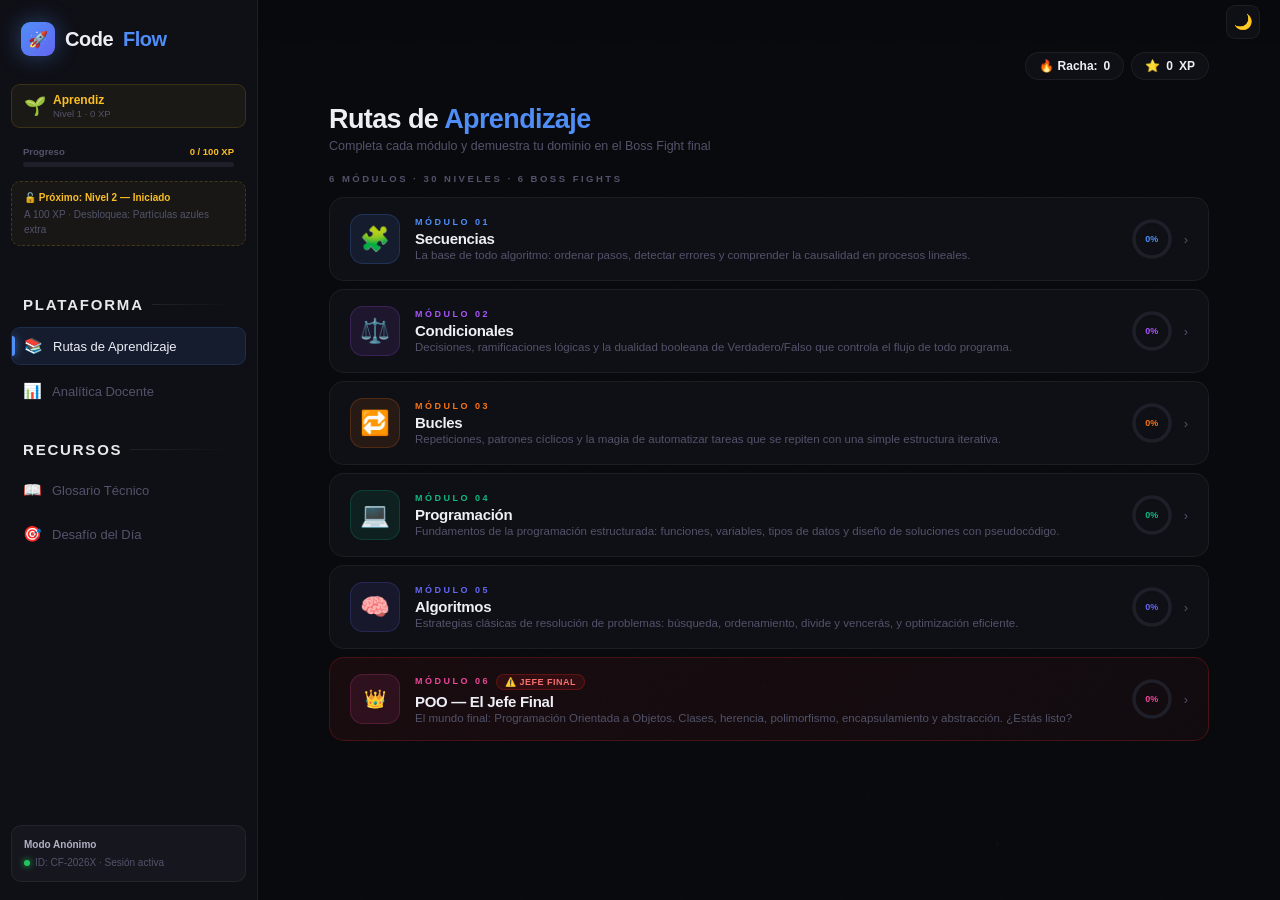
==== commit 062806bb: "Modificaciones N°6 Se modificaron poquitas cosas" ====
--- a/Codeflow.html
+++ b/Codeflow.html
@@ -5,11 +5,7 @@
 <meta name="viewport" content="width=device-width, initial-scale=1.0">
 <title>CodeFlow — LógicaPro</title>
 
-<!-- Carga de fuentes institucionales (Arial / Arimo equivalente) -->
-
 <link rel="stylesheet" href="styles/index.css">
-
-
 
 </head>
 <body>
@@ -32,24 +28,31 @@
       <div class="level-badge-sub" id="level-sub">Nivel 1 · 0 XP</div>
     </div>
   </div>
+
   <div class="xp-sidebar-wrap">
     <div class="xp-sidebar-label"><span>Progreso</span><span id="xp-label-val">0 / 100 XP</span></div>
     <div class="xp-sidebar-bar"><div class="xp-sidebar-fill" id="xp-bar-fill" style="width:0%"></div></div>
   </div>
+
   <div class="cosmetic-hint" id="cosmetic-hint">
     <strong id="next-unlock-label">🔓 Próximo: Nivel 2</strong>
     <span id="next-unlock-desc">Alcanza 100 XP para desbloquear el tema Galaxia</span>
   </div>
+  
   <div style="height:6px"></div>
+
   <div class="nav-section">Plataforma</div>
   <div class="nav-item active" id="nav-map" onclick="navTo('view-map',this)"><span class="nav-icon">📚</span> Rutas de Aprendizaje</div>
   <div class="nav-item" id="nav-analytics" onclick="navTo('view-analytics',this)"><span class="nav-icon">📊</span> Analítica Docente</div>
+  
   <div class="nav-section">Recursos</div>
   <div class="nav-item" id="nav-glossary" onclick="navTo('view-glossary',this)"><span class="nav-icon">📖</span> Glosario Técnico</div>
   <div class="nav-item" id="nav-challenge" onclick="navTo('view-challenge',this)"><span class="nav-icon">🎯</span> Desafío del Día</div>
+  
   <div class="sidebar-footer">
     <p><strong>Modo Anónimo</strong><span class="status-dot"></span>ID: CF-2026X · Sesión activa</p>
   </div>
+
 </div>
 
 <!-- MAIN -->
@@ -57,17 +60,25 @@
 
 <!-- MAP VIEW -->
 <div id="view-map" class="view-container active">
+
   <div class="header-stats">
     <div class="stat-badge">🔥 Racha: <span class="badge-val" id="streak-val">0</span></div>
     <div class="stat-badge">⭐ <span class="badge-val" id="total-xp">0</span> XP</div>
   </div>
+
   <div class="page-title">Rutas de <span>Aprendizaje</span></div>
   <div class="page-sub">Completa cada módulo y demuestra tu dominio en el Boss Fight final</div>
   <p class="section-label" id="map-section-label">6 módulos · 30 niveles · 6 Boss Fights</p>
-  <div id="modules-list"></div>
+
+  <div id="modules-list">
+  <!-- DENTRO DE ESTE MODULO ESTAN EN LA SECCION "script" DE LOS 6 MODUDLOS DE LAS RUTAS DE APRENDIZAJE
+   CTRL + F modules-list
+  -->
+  </div>
+
 </div>
 
-<!-- EXERCISE VIEW -->
+<!-- ESCTRUCTURA DE CADA EJERCICIO DE TODOS LOS MODULOS-->
 <div id="view-exercise" class="view-container">
   <div class="exercise-top">
     <button class="btn-close" id="ex-close-btn" onclick="exitExercise()">✕</button>
@@ -77,7 +88,7 @@
       <div class="boss-timer" id="boss-timer">60</div>
     </div>
   </div>
-  <!-- Boss intro shown before questions -->
+  <!-- ESTRUCTRUA DEL CONTENDOR DE LOS JEFES FINALES DE CADA MODULO-->
   <div id="boss-intro-container"></div>
   <div id="exercise-question-wrap">
     <div class="question-container" id="question-container">
@@ -263,6 +274,8 @@
 <div id="toast"></div>
 
 <script>
+
+
 /* ════ CANVAS ════ */
 (function(){
   const c=document.getElementById('bg-canvas'),ctx=c.getContext('2d');
--- a/styles/index.css
+++ b/styles/index.css
@@ -1,5 +1,9 @@
 
-/* NOTAS DEL MIGU,;AQUÍ HAY QUE ORDENAR CALETA WEON */
+/* 
+
+SECCION DE CONFIGURACIÓN DEL BODY
+
+*/
 
 :root {
   --bg:#08090D;--surface:#0F1016;--surface2:#16171E;--surface3:#1E1F28;
@@ -21,16 +25,44 @@
   --text:#111218;--text2:#44465A;--muted:#7A7C96;--muted2:#B0B2CC;--shadow:rgba(0,0,0,.12);
 }
 *,*::before,*::after{box-sizing:border-box;margin:0;padding:0;}
+
 html{height:100%;}
-body{background:var(--bg);color:var(--text);font-family:'DM Sans',sans-serif;display:flex;height:100vh;overflow:hidden;transition:var(--transition-theme);}
-#bg-canvas{position:fixed;inset:0;z-index:0;pointer-events:none;transition:opacity .5s;}
+
+body{
+  background:var(--bg);
+  color:var(--text);
+  font-family:'DM Sans',sans-serif;
+  display:flex;
+  height:100vh;
+  overflow:hidden;
+  transition:var(--transition-theme);
+}
+
+#bg-canvas{
+  position:fixed;
+  inset:0;
+  z-index:0;
+  pointer-events:none;
+  transition:opacity .5s;
+}
+
 [data-theme="light"] #bg-canvas{opacity:.15;}[data-theme="dark"] #bg-canvas{opacity:.45;}
-body::after{content:'';position:fixed;inset:0;z-index:1;pointer-events:none;background-image:url("data:image/svg+xml,%3Csvg viewBox='0 0 200 200' xmlns='http://www.w3.org/2000/svg'%3E%3Cfilter id='n'%3E%3CfeTurbulence type='fractalNoise' baseFrequency='0.85' numOctaves='4'/%3E%3C/filter%3E%3Crect width='100%25' height='100%25' filter='url(%23n)'/%3E%3C/svg%3E");background-size:160px;}
+
+body::after{
+  content:'';
+  position:fixed;
+  inset:0;
+  z-index:1;
+  pointer-events:none;
+  background-image:url("data:image/svg+xml,%3Csvg viewBox='0 0 200 200' xmlns='http://www.w3.org/2000/svg'%3E%3Cfilter id='n'%3E%3CfeTurbulence type='fractalNoise' baseFrequency='0.85' numOctaves='4'/%3E%3C/filter%3E%3Crect width='100%25' height='100%25' filter='url(%23n)'/%3E%3C/svg%3E");
+  background-size:160px;
+}
+
 [data-theme="light"] body::after{opacity:.012;}[data-theme="dark"] body::after{opacity:.02;}
 
 /*
 --------------------------------------------------------------------------
-0- Contenedor del .topbar
+CONTENEDOR DEL TOPBAR
 -------------------------------------------------------------------------- 
 */
 
@@ -49,6 +81,12 @@
   background:linear-gradient(to bottom,var(--bg) 60%,transparent);
   pointer-events:none;
 }
+
+/* 
+
+Aqui justo abajo esta le icono para cambiarel aspecto a blanco u oscuro
+
+*/
 
 .topbar-actions{
   display:flex;
@@ -77,7 +115,7 @@
 
 /*
 --------------------------------------------------------------------------
-1- CONTENEDOR PRINCIPAL (.sidebar)
+CONTENEDOR DEL SIDEBAR
 -------------------------------------------------------------------------- 
 */
 
@@ -123,6 +161,14 @@
   );
 }
 
+/*
+
+Aqui esta el titulo o marca de nuestra pagina, es editable en todos los aspectos
+
+*/
+
+
+
 .brand {
   font-family: var(--font-brand, 'Syne', sans-serif);
   font-size: 20px;
@@ -165,9 +211,10 @@
 
 
 /* 
---------------------------------------------------------------------------
-3. RESUMEN DE NIVEL Y GAMIFICACIÓN (.level-badge & XP)
--------------------------------------------------------------------------- 
+
+Aqui se encuentra el campo con el NIVEL y DENOMINACIÓN DEL USUARIO
+
+
 */
 
 .level-badge{
@@ -197,6 +244,12 @@
   margin-top:1px;
 }
 
+/* 
+
+Aqui se encuentra el campo con el progreso ACTUAL en XP del usuario
+
+*/
+
 .xp-sidebar-wrap{
   padding:6px 12px 2px;
   position:relative;
@@ -229,6 +282,12 @@
   border-radius:100px;transition:width .9s cubic-bezier(.22,1,.36,1);
   box-shadow:0 0 8px rgba(251,191,36,.3);
 }
+
+/*
+
+Campo de progreso xp faltante del proximo nivel
+
+*/
 
 .cosmetic-hint{
   padding:8px 12px;
@@ -249,12 +308,12 @@
 
 /* 
 --------------------------------------------------------------------------
-4. TITULARES DE NAVEGACIÓN (.nav-section)
+TITULARES DE NAVEGACIÓN (.nav-section) de
 -------------------------------------------------------------------------- 
 */
 
 
-/* index.css - Optimización de .nav-section */
+
 .nav-section {
   font-family: var(--font-brand, 'Syne', sans-serif); 
   font-size:15px;               
@@ -277,11 +336,6 @@
   background: linear-gradient(90deg, rgba(255, 255, 255, 0.08), transparent);
 }
 
-/* 
---------------------------------------------------------------------------
-5. ÍTEMS DE NAVEGACIÓN (.nav-item)
---------------------------------------------------------------------------
-*/
 
 .nav-item{
   display:flex;
@@ -389,32 +443,159 @@
 
 
 /* ── MAIN ── */
-.main-content{flex:1;overflow-y:auto;display:flex;justify-content:center;padding:28px 32px;padding-top:52px;position:relative;z-index:5;}
-.main-content::-webkit-scrollbar{width:3px;}
-.main-content::-webkit-scrollbar-thumb{background:var(--muted2);border-radius:4px;}
-.view-container{width:100%;max-width:880px;display:none;flex-direction:column;}
-.view-container.active{display:flex;animation:fadeUp .38s cubic-bezier(.22,1,.36,1) both;}
+.main-content{
+  flex:1;
+  overflow-y:auto;
+  display:flex;
+  justify-content:center;
+  padding:28px 32px;
+  padding-top:52px;
+  position:relative;
+  z-index:5;
+}
+
+.main-content::-webkit-scrollbar{
+  width:3px;
+}
+
+.main-content::-webkit-scrollbar-thumb{
+  background:var(--muted2);
+  border-radius:4px;
+}
+
+.view-container{
+  width:100%;
+  max-width:880px;
+  display:none;
+  flex-direction:column;
+}
+
+.view-container.active{
+  display:flex;
+  animation:fadeUp .38s cubic-bezier(.22,1,.36,1) both;
+}
+
 @keyframes fadeUp{from{opacity:0;transform:translateY(18px);}to{opacity:1;transform:translateY(0);}}
 
 /* ── HEADER STATS ── */
-.header-stats{display:flex;gap:7px;margin-bottom:24px;justify-content:flex-end;align-items:center;flex-wrap:wrap;}
-.stat-badge{display:flex;align-items:center;gap:6px;padding:6px 13px;background:var(--surface);border:1px solid var(--border);border-radius:100px;font-size:12px;font-weight:600;color:var(--text);transition:all .2s;cursor:default;}
-.stat-badge:hover{border-color:var(--border-h);}
-.stat-badge.pop .badge-val{animation:popNum .35s cubic-bezier(.22,1,.36,1);}
+.header-stats{
+  display:flex;
+  gap:7px;
+  margin-bottom:24px;
+  justify-content:flex-end;
+  align-items:center;
+  flex-wrap:wrap;
+}
+
+.stat-badge{
+  display:flex;
+  align-items:center;
+  gap:6px;
+  padding:6px 13px;
+  background:var(--surface);
+  border:1px solid var(--border);
+  border-radius:100px;
+  font-size:12px;
+  font-weight:600;
+  color:var(--text);
+  transition:all .2s;
+  cursor:default;
+}
+
+.stat-badge:hover{
+  border-color:var(--border-h);
+}
+
+.stat-badge.pop .badge-val{
+  animation:popNum .35s cubic-bezier(.22,1,.36,1);
+}
+
 @keyframes popNum{0%{transform:scale(1);}40%{transform:scale(1.5) translateY(-2px);}100%{transform:scale(1);}}
-.page-title{font-family:'Syne',sans-serif;font-size:27px;font-weight:900;color:var(--text);letter-spacing:-.6px;line-height:1.15;margin-bottom:4px;}
-.page-title span{color:var(--mod1);}
-.page-sub{font-size:12.5px;color:var(--muted);margin-bottom:20px;}
-.section-label{font-size:9.5px;font-weight:700;letter-spacing:2.5px;text-transform:uppercase;color:var(--muted);margin-bottom:13px;}
+
+.page-title{
+  font-family:'Syne',sans-serif;
+  font-size:27px;
+  font-weight:900;
+  color:var(--text);
+  letter-spacing:-.6px;
+  line-height:1.15;
+  margin-bottom:4px;
+}
+
+.page-title span{
+  color:var(--mod1);
+}
+
+.page-sub{
+  font-size:12.5px;
+  color:var(--muted);
+  margin-bottom:20px
+  ;}
+
+.section-label{
+  font-size:9.5px;
+  font-weight:700;
+  letter-spacing:2.5px;
+  text-transform:uppercase;
+  color:var(--muted);
+  margin-bottom:13px;
+}
 
 /* ── MODULE CARDS ── */
-.module-block{margin-bottom:8px;}
-.module-header{background:var(--surface);border:1px solid var(--border);border-radius:15px;padding:16px 20px;display:flex;align-items:center;gap:15px;cursor:pointer;transition:all .28s cubic-bezier(.22,1,.36,1);position:relative;overflow:hidden;}
-.module-header::before{content:'';position:absolute;inset:0;opacity:0;transition:opacity .3s;background:radial-gradient(ellipse at 0% 50%,var(--glow,rgba(79,142,247,.18)) 0%,transparent 60%);}
-.module-header::after{content:'';position:absolute;right:0;top:0;bottom:0;width:3px;opacity:0;transition:opacity .3s;background:linear-gradient(to bottom,transparent,var(--accent,#4F8EF7),transparent);}
-.module-header:hover{border-color:color-mix(in srgb,var(--accent,#4F8EF7) 28%,transparent);box-shadow:0 4px 28px var(--glow,var(--g1));transform:translateY(-2px);}
-.module-header:hover::before,.module-header:hover::after,.module-block.open .module-header::before,.module-block.open .module-header::after{opacity:1;}
-.module-block.open .module-header{border-color:color-mix(in srgb,var(--accent,#4F8EF7) 28%,transparent);border-bottom-left-radius:0;border-bottom-right-radius:0;}
+.module-block{
+  margin-bottom:8px;
+}
+
+.module-header{
+  background:var(--surface);
+  border:1px solid var(--border);
+  border-radius:15px;
+  padding:16px 20px;
+  display:flex;
+  align-items:center;
+  gap:15px;cursor:pointer;
+  transition:all .28s cubic-bezier(.22,1,.36,1);
+  position:relative;
+  overflow:hidden;
+}
+
+.module-header::before{
+  content:'';
+  position:absolute;
+  inset:0;
+  opacity:0;
+  transition:opacity .3s;
+  background:radial-gradient(ellipse at 0% 50%,var(--glow,rgba(79,142,247,.18)) 0%,transparent 60%);
+}
+
+.module-header::after{
+  content:'';
+  position:absolute;
+  right:0;
+  top:0;
+  bottom:0;
+  width:3px;
+  opacity:0;
+  transition:opacity .3s;
+  background:linear-gradient(to bottom,transparent,var(--accent,#4F8EF7),transparent);
+}
+
+.module-header:hover{
+  border-color:color-mix(in srgb,var(--accent,#4F8EF7) 28%,transparent);
+  box-shadow:0 4px 28px var(--glow,var(--g1));
+  transform:translateY(-2px);
+}
+
+.module-header:hover::before,.module-header:hover::after,.module-block.open .module-header::before,.module-block.open .module-header::after{
+  opacity:1;
+}
+
+.module-block.open .module-header{
+  border-color:color-mix(in srgb,var(--accent,#4F8EF7) 28%,transparent);
+  border-bottom-left-radius:0;
+  border-bottom-right-radius:0;
+}
+
 .theme-mod1{--accent:var(--mod1);--glow:var(--g1);}
 .theme-mod2{--accent:var(--mod2);--glow:var(--g2);}
 .theme-mod3{--accent:var(--mod3);--glow:var(--g3);}
@@ -422,332 +603,2204 @@
 .theme-mod5{--accent:var(--mod5);--glow:var(--g5);}
 .theme-mod6{--accent:var(--mod6);--glow:var(--g6);}
 .theme-boss{--accent:var(--boss);--glow:var(--boss-glow);}
-.mod-icon{width:50px;height:50px;border-radius:13px;flex-shrink:0;display:flex;align-items:center;justify-content:center;font-size:24px;background:color-mix(in srgb,var(--accent) 10%,transparent);border:1px solid color-mix(in srgb,var(--accent) 20%,transparent);position:relative;z-index:1;transition:all .28s;}
-.module-header:hover .mod-icon{transform:scale(1.1) rotate(-6deg);box-shadow:0 0 16px var(--glow);}
-.mod-info{flex:1;position:relative;z-index:1;}
-.mod-num{font-size:9px;font-weight:700;letter-spacing:2.5px;text-transform:uppercase;color:var(--accent);margin-bottom:3px;}
-.mod-title{font-family:'Syne',sans-serif;font-size:15px;font-weight:800;color:var(--text);letter-spacing:-.3px;margin-bottom:2px;}
-.mod-desc{font-size:11.5px;color:var(--muted);}
-.mod-meta{display:flex;align-items:center;gap:10px;position:relative;z-index:1;}
-.mod-progress-ring{position:relative;width:44px;height:44px;flex-shrink:0;}
-.mod-progress-ring svg{transform:rotate(-90deg);}
-.ring-bg{fill:none;stroke:var(--surface3);stroke-width:3.5;}
-.ring-fill{fill:none;stroke:var(--accent);stroke-width:3.5;stroke-linecap:round;transition:stroke-dashoffset .9s cubic-bezier(.22,1,.36,1);filter:drop-shadow(0 0 3px var(--accent));}
-.ring-pct{position:absolute;inset:0;display:flex;align-items:center;justify-content:center;font-size:9px;font-weight:700;color:var(--accent);}
-.mod-chevron{color:var(--muted);font-size:13px;transition:transform .28s cubic-bezier(.22,1,.36,1);position:relative;z-index:1;}
-.module-block.open .mod-chevron{transform:rotate(90deg);color:var(--accent);}
+
+.mod-icon{
+  width:50px;
+  height:50px;
+  border-radius:13px;
+  flex-shrink:0;
+  display:flex;
+  align-items:center;
+  justify-content:center;
+  font-size:24px;
+  background:color-mix(in srgb,var(--accent) 10%,transparent);
+  border:1px solid color-mix(in srgb,var(--accent) 20%,transparent);
+  position:relative;
+  z-index:1;
+  transition:all .28s;
+}
+
+.module-header:hover .mod-icon{
+  transform:scale(1.1) rotate(-6deg);
+  box-shadow:0 0 16px var(--glow);
+}
+
+.mod-info{
+  flex:1;
+  position:relative;
+  z-index:1;
+}
+
+.mod-num{
+  font-size:9px;
+  font-weight:700;
+  letter-spacing:2.5px;
+  text-transform:uppercase;
+  color:var(--accent);
+  margin-bottom:3px;
+}
+
+.mod-title{
+  font-family:'Syne',sans-serif;
+  font-size:15px;
+  font-weight:800;
+  color:var(--text);
+  letter-spacing:-.3px;
+  margin-bottom:2px;
+}
+
+.mod-desc{
+  font-size:11.5px;
+  color:var(--muted);
+}
+
+.mod-meta{
+  display:flex;
+  align-items:center;
+  gap:10px;
+  position:relative;
+  z-index:1;
+}
+
+.mod-progress-ring{
+  position:relative;
+  width:44px;
+  height:44px;
+  flex-shrink:0;
+}
+
+.mod-progress-ring svg{
+  transform:rotate(-90deg);
+}
+
+.ring-bg{fill:none;
+  stroke:var(--surface3);
+  stroke-width:3.5;
+}
+
+.ring-fill{
+  fill:none;
+  stroke:var(--accent);
+  stroke-width:3.5;
+  stroke-linecap:round;
+  transition:stroke-dashoffset .9s cubic-bezier(.22,1,.36,1);
+  filter:drop-shadow(0 0 3px var(--accent));
+}
+
+.ring-pct{
+  position:absolute;
+  inset:0;display:flex;
+  align-items:center;
+  justify-content:center;
+  font-size:9px;
+  font-weight:700;
+  color:var(--accent);
+}
+
+.mod-chevron{
+  color:var(--muted);
+  font-size:13px;
+  transition:transform .28s cubic-bezier(.22,1,.36,1);
+  position:relative;
+  z-index:1;
+}
+
+.module-block.open .mod-chevron{
+  transform:rotate(90deg);
+  color:var(--accent);
+}
 
 /* BOSS MODULE special styling */
-.module-block.boss-block .module-header{background:linear-gradient(135deg,rgba(220,38,38,.08),rgba(239,68,68,.04));border-color:rgba(220,38,38,.25);}
-.boss-badge{display:inline-flex;align-items:center;gap:4px;padding:2px 8px;background:rgba(220,38,38,.12);border:1px solid rgba(220,38,38,.28);border-radius:100px;font-size:9px;font-weight:700;color:#f87171;letter-spacing:.5px;text-transform:uppercase;margin-left:6px;vertical-align:middle;}
-.boss-crown{font-size:18px;animation:crownPulse 2s ease-in-out infinite;}
+.module-block.boss-block .module-header{
+  background:linear-gradient(135deg,rgba(220,38,38,.08),rgba(239,68,68,.04));
+  border-color:rgba(220,38,38,.25);
+}
+
+.boss-badge{
+  display:inline-flex;
+  align-items:center;
+  gap:4px;
+  padding:2px 8px;
+  background:rgba(220,38,38,.12);
+  border:1px solid rgba(220,38,38,.28);
+  border-radius:100px;
+  font-size:9px;
+  font-weight:700;
+  color:#f87171;
+  letter-spacing:.5px;
+  text-transform:uppercase;
+  margin-left:6px;
+  vertical-align:middle;
+}
+
+.boss-crown{
+  font-size:18px;
+  animation:crownPulse 2s ease-in-out infinite;
+}
+
 @keyframes crownPulse{0%,100%{filter:drop-shadow(0 0 4px gold);}50%{filter:drop-shadow(0 0 12px gold) drop-shadow(0 0 20px orange);}}
 
 /* LEVELS PATH */
-.levels-container{display:none;background:color-mix(in srgb,var(--accent,#4F8EF7) 3%,var(--surface));border:1px solid color-mix(in srgb,var(--accent,#4F8EF7) 20%,transparent);border-top:none;border-bottom-left-radius:15px;border-bottom-right-radius:15px;overflow:hidden;}
-.module-block.open .levels-container{display:block;animation:slideDown .3s cubic-bezier(.22,1,.36,1);}
+.levels-container{
+  display:none;
+  background:color-mix(in srgb,var(--accent,#4F8EF7) 3%,var(--surface));
+  border:1px solid color-mix(in srgb,var(--accent,#4F8EF7) 20%,transparent);
+  border-top:none;
+  border-bottom-left-radius:15px;
+  border-bottom-right-radius:15px;
+  overflow:hidden;
+}
+
+.module-block.open .levels-container{
+  display:block;
+  animation:slideDown .3s cubic-bezier(.22,1,.36,1);
+}
+
 @keyframes slideDown{from{opacity:0;transform:translateY(-8px);}to{opacity:1;transform:translateY(0);}}
-.levels-path{display:flex;flex-direction:column;align-items:center;padding:22px 0 16px;position:relative;}
-.levels-path::before{content:'';position:absolute;left:50%;transform:translateX(-50%);top:34px;bottom:34px;width:2px;background:linear-gradient(to bottom,color-mix(in srgb,var(--accent) 28%,transparent),color-mix(in srgb,var(--accent) 4%,transparent));z-index:0;}
-.level-row{display:flex;align-items:center;width:100%;position:relative;z-index:1;margin-bottom:8px;}
-.level-row:nth-child(odd){justify-content:flex-start;padding-left:14%;}
-.level-row:nth-child(even){justify-content:flex-end;padding-right:14%;}
-.level-node{display:flex;flex-direction:column;align-items:center;gap:4px;cursor:pointer;}
-.level-node-btn{width:62px;height:62px;border-radius:50%;display:flex;align-items:center;justify-content:center;font-size:17px;font-weight:800;font-family:'Syne',sans-serif;transition:all .25s cubic-bezier(.22,1,.36,1);border:2.5px solid transparent;position:relative;}
-.level-node-btn::before{content:'';position:absolute;inset:-7px;border-radius:50%;opacity:0;transition:opacity .25s;background:radial-gradient(circle,var(--glow,rgba(79,142,247,.2)),transparent 70%);}
-.level-node:not(.locked):hover .level-node-btn::before{opacity:1;}
-.level-node.done .level-node-btn{background:color-mix(in srgb,var(--accent) 14%,transparent);border-color:var(--accent);color:var(--accent);box-shadow:0 0 12px var(--glow);}
-.level-node.current .level-node-btn{background:var(--accent);border-color:var(--accent);color:#fff;box-shadow:0 0 28px var(--glow),0 0 0 7px color-mix(in srgb,var(--accent) 12%,transparent);animation:pulse-node 2.2s ease-in-out infinite;}
-.level-node.locked .level-node-btn{background:var(--surface3);border-color:var(--muted2);color:var(--muted);cursor:not-allowed;opacity:.6;}
-.level-node:not(.locked):hover .level-node-btn{transform:scale(1.1);}
-@keyframes pulse-node{0%,100%{box-shadow:0 0 24px var(--glow),0 0 0 7px color-mix(in srgb,var(--accent) 12%,transparent);}50%{box-shadow:0 0 40px var(--glow),0 0 0 13px color-mix(in srgb,var(--accent) 5%,transparent);}}
-.level-node-label{font-size:10px;font-weight:600;color:var(--muted);text-align:center;max-width:100px;line-height:1.3;}
-.level-node.done .level-node-label,.level-node.current .level-node-label{color:color-mix(in srgb,var(--accent) 80%,var(--text));}
-.level-stars{display:flex;gap:2px;}
-.level-stars span{font-size:10px;color:var(--muted2);}
-.level-stars span.lit{color:var(--yellow);filter:drop-shadow(0 0 3px rgba(251,191,36,.5));}
+
+.levels-path{
+  display:flex;
+  flex-direction:column;
+  align-items:center;
+  padding:22px 0 16px;
+  position:relative;
+}
+
+.levels-path::before{
+  content:'';
+  position:absolute;
+  left:50%;
+  transform:translateX(-50%);
+  top:34px;
+  bottom:34px;
+  width:2px;
+  background:linear-gradient(to bottom,color-mix(in srgb,var(--accent) 28%,transparent),color-mix(in srgb,var(--accent) 4%,transparent));
+  z-index:0;
+}
+
+.level-row{
+  display:flex;
+  align-items:center;
+  width:100%;
+  position:relative;
+  z-index:1;
+  margin-bottom:8px;
+}
+
+.level-row:nth-child(odd){
+  justify-content:flex-start;
+  padding-left:14%;
+}
+
+.level-row:nth-child(even){
+  justify-content:flex-end;
+  padding-right:14%;
+}
+
+.level-node{
+  display:flex;
+  flex-direction:column;
+  align-items:center;
+  gap:4px;
+  cursor:pointer;
+}
+
+.level-node-btn{
+  width:62px;
+  height:62px;
+  border-radius:50%;
+  display:flex;
+  align-items:center;
+  justify-content:center;
+  font-size:17px;
+  font-weight:800;
+  font-family:'Syne',sans-serif;
+  transition:all .25s cubic-bezier(.22,1,.36,1);border:2.5px solid transparent;
+  position:relative;
+}
+
+.level-node-btn::before{
+  content:'';
+  position:absolute;
+  inset:-7px;
+  border-radius:50%;
+  opacity:0;
+  transition:opacity .25s;
+  background:radial-gradient(circle,var(--glow,rgba(79,142,247,.2)),transparent 70%);
+}
+
+.level-node:not(.locked):hover .level-node-btn::before{
+  opacity:1;
+}
+
+.level-node.done .level-node-btn{
+  background:color-mix(in srgb,var(--accent) 14%,transparent);
+  border-color:var(--accent);
+  color:var(--accent);
+  box-shadow:0 0 12px var(--glow);
+}
+
+.level-node.current .level-node-btn{
+  background:var(--accent);
+  border-color:var(--accent);
+  color:#fff;
+  box-shadow:0 0 28px var(--glow),0 0 0 7px color-mix(in srgb,var(--accent) 12%,transparent);
+  animation:pulse-node 2.2s ease-in-out infinite;
+
+}
+
+
+.level-node.locked .level-node-btn{
+  background:var(--surface3);
+  border-color:var(--muted2);
+  color:var(--muted);
+  cursor:not-allowed;
+  opacity:.6;
+
+}
+
+
+
+
+.level-node:not(.locked):hover .level-node-btn{
+  transform:scale(1.1);
+}
+
+@keyframes pulse-node{
+  0%,100%{box-shadow:0 0 24px var(--glow),0 0 0 7px color-mix(in srgb,var(--accent) 12%,transparent);
+  }50%{box-shadow:0 0 40px var(--glow),0 0 0 13px color-mix(in srgb,var(--accent) 5%,transparent);
+  }
+}
+
+.level-node-label{
+  font-size:10px;
+  font-weight:600;
+  color:var(--muted);
+  text-align:center;
+  max-width:100px;
+  line-height:1.3;
+}
+
+.level-node.done .level-node-label,.level-node.current .level-node-label{
+  color:color-mix(in srgb,var(--accent) 80%,var(--text));
+}
+
+.level-stars{display:flex;
+  gap:2px;
+}
+
+.level-stars span{font-size:10px;
+  color:var(--muted2);
+}
+
+.level-stars span.lit{color:var(--yellow);
+  filter:drop-shadow(0 0 3px rgba(251,191,36,.5));
+}
 
 /* BOSS FIGHT NODE */
-.boss-node .level-node-btn{background:linear-gradient(135deg,rgba(220,38,38,.2),rgba(239,68,68,.1));border-color:#DC2626;color:#f87171;animation:boss-pulse 1.8s ease-in-out infinite;}
-.boss-node.done .level-node-btn{background:rgba(220,38,38,.15);border-color:#DC2626;color:#f87171;box-shadow:0 0 18px rgba(220,38,38,.3);}
-@keyframes boss-pulse{0%,100%{box-shadow:0 0 20px rgba(220,38,38,.3),0 0 0 5px rgba(220,38,38,.08);}50%{box-shadow:0 0 38px rgba(220,38,38,.5),0 0 0 11px rgba(220,38,38,.04);}}
+.boss-node .level-node-btn{
+  background:linear-gradient(135deg,rgba(220,38,38,.2),rgba(239,68,68,.1));
+  border-color:#DC2626;
+  color:#f87171;
+  animation:boss-pulse 1.8s ease-in-out infinite;
+}
+
+.boss-node.done .level-node-btn{
+  background:rgba(220,38,38,.15);
+  border-color:#DC2626;
+  color:#f87171;
+  box-shadow:0 0 18px rgba(220,38,38,.3);
+}
+
+@keyframes boss-pulse{
+  0%,100%{box-shadow:0 0 20px rgba(220,38,38,.3),0 0 0 5px rgba(220,38,38,.08);
+  }50%{box-shadow:0 0 38px rgba(220,38,38,.5),0 0 0 11px rgba(220,38,38,.04);}
+}
 
 /* ── EXERCISE ── */
-.exercise-top{display:flex;align-items:center;gap:12px;margin-bottom:20px;}
-.btn-close{background:var(--surface2);border:1px solid var(--border);width:36px;height:36px;border-radius:9px;display:flex;align-items:center;justify-content:center;cursor:pointer;color:var(--muted);font-size:13px;transition:all .2s;flex-shrink:0;}
-.btn-close:hover{border-color:var(--red);color:var(--red);background:rgba(239,68,68,.08);}
-.progress-bar-bg{flex:1;height:7px;background:var(--surface2);border-radius:100px;overflow:hidden;border:1px solid var(--border);}
-.progress-bar-fill{height:100%;background:linear-gradient(90deg,var(--mod1),var(--mod5));width:0%;transition:width .6s cubic-bezier(.22,1,.36,1);border-radius:100px;box-shadow:0 0 10px rgba(99,102,241,.4);}
-.progress-bar-fill.boss-fill{background:linear-gradient(90deg,#DC2626,#F97316);}
-.ex-mod-badge{display:flex;align-items:center;gap:6px;padding:5px 11px;border-radius:100px;font-size:11px;font-weight:700;flex-shrink:0;}
+.exercise-top{
+  display:flex;
+  align-items:center;
+  gap:12px;
+  margin-bottom:20px;
+}
+
+.btn-close{background:var(--surface2);
+  border:1px solid var(--border);
+  width:36px;
+  height:36px;
+  border-radius:9px;
+  display:flex;
+  align-items:center;
+  justify-content:center;
+  cursor:pointer;
+  color:var(--muted);
+  font-size:13px;
+  transition:all .2s;
+  flex-shrink:0;
+}
+
+
+.btn-close:hover{
+  border-color:var(--red);
+  color:var(--red);
+  background:rgba(239,68,68,.08);
+}
+
+.progress-bar-bg{flex:1;
+  height:7px;
+  background:var(--surface2);
+  border-radius:100px;
+  overflow:hidden;
+  border:1px solid var(--border);
+}
+
+.progress-bar-fill{height:100%;
+  background:linear-gradient(90deg,var(--mod1),var(--mod5));
+  width:0%;
+  transition:width .6s cubic-bezier(.22,1,.36,1);
+  border-radius:100px;
+  box-shadow:0 0 10px rgba(99,102,241,.4);
+}
+
+.progress-bar-fill.boss-fill{
+  background:linear-gradient(90deg,#DC2626,#F97316);
+}
+
+.ex-mod-badge{
+  display:flex;
+  align-items:center;
+  gap:6px;
+  padding:5px 11px;
+  border-radius:100px;
+  font-size:11px;
+  font-weight:700;
+  flex-shrink:0;
+}
+
 
 /* ── BOSS FIGHT TIMER ── */
-.boss-timer-wrap{display:flex;align-items:center;gap:8px;flex-shrink:0;}
-.boss-timer{font-family:'Syne',sans-serif;font-size:20px;font-weight:900;color:#f87171;padding:4px 14px;background:rgba(220,38,38,.12);border:1px solid rgba(220,38,38,.3);border-radius:8px;min-width:70px;text-align:center;animation:timerPulse 1s ease-in-out infinite;}
-@keyframes timerPulse{0%,100%{box-shadow:0 0 0 0 rgba(220,38,38,.0);}50%{box-shadow:0 0 0 4px rgba(220,38,38,.12);}}
-.boss-timer.urgent{color:#ef4444;animation:timerUrgent .5s ease-in-out infinite;}
+.boss-timer-wrap{
+  display:flex;
+  align-items:center;
+  gap:8px;
+  flex-shrink:0;
+}
+
+.boss-timer{
+  font-family:'Syne',sans-serif;
+  font-size:20px;
+  font-weight:900;
+  color:#f87171;
+  padding:4px 14px;
+  background:rgba(220,38,38,.12);
+  border:1px solid rgba(220,38,38,.3);
+  border-radius:8px;
+  min-width:70px;
+  text-align:center;
+  animation:timerPulse 1s ease-in-out infinite;
+}
+
+@keyframes timerPulse{
+  0%,100%{box-shadow:0 0 0 0 rgba(220,38,38,.0);
+  }50%{box-shadow:0 0 0 4px rgba(220,38,38,.12);}
+}
+
+.boss-timer.urgent{
+  color:#ef4444;
+  animation:timerUrgent .5s ease-in-out infinite;
+}
+
 @keyframes timerUrgent{0%,100%{background:rgba(220,38,38,.12);}50%{background:rgba(220,38,38,.28);}}
 
 /* ── BOSS INTRO SCREEN ── */
-.boss-intro{background:var(--surface);border:1px solid rgba(220,38,38,.25);border-radius:20px;padding:36px;text-align:center;margin-bottom:18px;position:relative;overflow:hidden;}
-.boss-intro::before{content:'';position:absolute;inset:0;background:radial-gradient(ellipse at 50% 0%,rgba(220,38,38,.08),transparent 65%);pointer-events:none;}
-.boss-intro-skull{font-size:72px;margin-bottom:12px;display:block;animation:skullBounce 1.2s ease-in-out infinite;}
-@keyframes skullBounce{0%,100%{transform:translateY(0) rotate(0deg);}30%{transform:translateY(-10px) rotate(-5deg);}70%{transform:translateY(-6px) rotate(3deg);}}
-.boss-intro h2{font-family:'Syne',sans-serif;font-size:26px;font-weight:900;color:#f87171;letter-spacing:-.4px;margin-bottom:8px;}
-.boss-intro p{font-size:13.5px;color:var(--muted);line-height:1.7;max-width:500px;margin:0 auto 22px;}
-.boss-intro-rules{display:flex;gap:10px;justify-content:center;flex-wrap:wrap;margin-bottom:24px;}
-.boss-rule{display:flex;align-items:center;gap:6px;padding:7px 14px;background:rgba(220,38,38,.08);border:1px solid rgba(220,38,38,.18);border-radius:100px;font-size:11.5px;font-weight:600;color:#fca5a5;}
-.btn-boss-start{padding:13px 34px;background:linear-gradient(135deg,#DC2626,#B91C1C);color:#fff;border:none;border-radius:11px;font-size:14px;font-weight:800;font-family:'DM Sans',sans-serif;cursor:pointer;transition:all .2s;box-shadow:0 4px 24px rgba(220,38,38,.35);}
-.btn-boss-start:hover{transform:translateY(-2px);box-shadow:0 8px 32px rgba(220,38,38,.45);}
+.boss-intro{
+  background:var(--surface);
+  border:1px solid rgba(220,38,38,.25);
+  border-radius:20px;
+  padding:36px;
+  text-align:center;
+  margin-bottom:18px;
+  position:relative;
+  overflow:hidden;
+}
+
+.boss-intro::before{
+  content:'';
+  position:absolute;
+  inset:0;
+  background:radial-gradient(ellipse at 50% 0%,rgba(220,38,38,.08),transparent 65%);
+  pointer-events:none;
+}
+
+.boss-intro-skull{
+  font-size:72px;
+  margin-bottom:12px;
+  display:block;
+  animation:skullBounce 1.2s ease-in-out infinite;
+}
+
+@keyframes skullBounce{
+  0%,100%{transform:translateY(0) rotate(0deg);
+  }30%{transform:translateY(-10px) rotate(-5deg);
+  }70%{transform:translateY(-6px) rotate(3deg);}
+}
+
+.boss-intro h2{font-family:'Syne',sans-serif;
+  font-size:26px;
+  font-weight:900;
+  color:#f87171;
+  letter-spacing:-.4px;
+  margin-bottom:8px;
+}
+
+.boss-intro p{
+  font-size:13.5px;
+  color:var(--muted);
+  line-height:1.7;
+  max-width:500px;
+  margin:0 auto 22px;
+}
+
+.boss-intro-rules{
+  display:flex;
+  gap:10px;
+  justify-content:center;
+  flex-wrap:wrap;
+  margin-bottom:24px;
+}
+
+.boss-rule{
+  display:flex;
+  align-items:center;
+  gap:6px;
+  padding:7px 14px;
+  background:rgba(220,38,38,.08);
+  border:1px solid rgba(220,38,38,.18);
+  border-radius:100px;
+  font-size:11.5px;
+  font-weight:600;
+  color:#fca5a5;
+}
+
+.btn-boss-start{
+  padding:13px 34px;
+  background:linear-gradient(135deg,#DC2626,#B91C1C);
+  color:#fff;
+  border:none;
+  border-radius:11px;
+  font-size:14px;
+  font-weight:800;
+  font-family:'DM Sans',sans-serif;
+  cursor:pointer;
+  transition:all .2s;
+  box-shadow:0 4px 24px rgba(220,38,38,.35);
+}
+
+.btn-boss-start:hover{
+  transform:translateY(-2px);
+  box-shadow:0 8px 32px rgba(220,38,38,.45);
+}
 
 /* ── QUESTION ── */
-.question-container{background:var(--surface);border:1px solid var(--border);border-radius:20px;padding:28px;margin-bottom:16px;position:relative;overflow:hidden;}
-.question-container.boss-mode{border-color:rgba(220,38,38,.22);background:linear-gradient(135deg,rgba(220,38,38,.04),var(--surface));}
-.q-header{display:flex;gap:15px;align-items:flex-start;margin-bottom:22px;}
-.q-emoji-wrap{width:58px;height:58px;border-radius:14px;background:var(--surface2);border:1px solid var(--border);display:flex;align-items:center;justify-content:center;font-size:28px;flex-shrink:0;}
+.question-container{
+  background:var(--surface);
+  border:1px solid var(--border);
+  border-radius:20px;
+  padding:28px;
+  margin-bottom:16px;
+  position:relative;
+  overflow:hidden;
+}
+
+.question-container.boss-mode{
+  border-color:rgba(220,38,38,.22);
+  background:linear-gradient(135deg,rgba(220,38,38,.04),var(--surface));
+}
+
+.q-header{
+  display:flex;
+  gap:15px;
+  align-items:flex-start;
+  margin-bottom:22px;
+}
+
+.q-emoji-wrap{
+  width:58px;
+  height:58px;
+  border-radius:14px;
+  background:var(--surface2);
+  border:1px solid var(--border);
+  display:flex;
+  align-items:center;
+  justify-content:center;
+  font-size:28px;
+  flex-shrink:0;
+}
+
 .q-meta{flex:1;}
-.q-badge{display:inline-block;font-size:9px;font-weight:700;letter-spacing:1.5px;text-transform:uppercase;color:var(--mod1);background:rgba(79,142,247,.07);border:1px solid rgba(79,142,247,.15);padding:3px 9px;border-radius:5px;margin-bottom:9px;}
-.q-badge.boss{color:#f87171;background:rgba(220,38,38,.08);border-color:rgba(220,38,38,.2);}
-.q-text{font-family:'Syne',sans-serif;font-size:15.5px;font-weight:700;color:var(--text);line-height:1.6;letter-spacing:-.2px;white-space:pre-line;}
-.options-grid{display:flex;flex-direction:column;gap:7px;}
-.option-item{background:var(--surface2);border:1px solid var(--border);border-radius:12px;padding:13px 16px;font-size:13.5px;font-weight:500;color:var(--text);cursor:pointer;display:flex;align-items:center;gap:12px;transition:all .2s cubic-bezier(.22,1,.36,1);line-height:1.4;position:relative;overflow:hidden;}
-.option-item::before{content:'';position:absolute;inset:0;opacity:0;transition:opacity .2s;background:linear-gradient(90deg,rgba(79,142,247,.05),transparent);}
-.option-radio{width:17px;height:17px;border-radius:50%;border:2px solid var(--muted2);flex-shrink:0;transition:all .2s;display:flex;align-items:center;justify-content:center;}
-.option-item:hover{border-color:rgba(79,142,247,.28);transform:translateX(3px);}
+
+.q-badge{
+  display:inline-block;
+  font-size:9px;
+  font-weight:700;
+  letter-spacing:1.5px;
+  text-transform:uppercase;
+  color:var(--mod1);
+  background:rgba(79,142,247,.07);
+  border:1px solid rgba(79,142,247,.15);
+  padding:3px 9px;
+  border-radius:5px;
+  margin-bottom:9px;
+}
+
+.q-badge.boss{
+  color:#f87171;
+  background:rgba(220,38,38,.08);
+  border-color:rgba(220,38,38,.2);
+}
+
+.q-text{font-family:'Syne',sans-serif;
+  font-size:15.5px;
+  font-weight:700;
+  color:var(--text);
+  line-height:1.6;
+  letter-spacing:-.2px;
+  white-space:pre-line;
+}
+
+.options-grid{
+  display:flex;
+  flex-direction:column;
+  gap:7px;
+}
+
+.option-item{
+  background:var(--surface2);
+  border:1px solid var(--border);
+  border-radius:12px;
+  padding:13px 16px;
+  font-size:13.5px;
+  font-weight:500;
+  color:var(--text);
+  cursor:pointer;
+  display:flex;
+  align-items:center;
+  gap:12px;
+  transition:all .2s cubic-bezier(.22,1,.36,1);
+  line-height:1.4;
+  position:relative;
+  overflow:hidden;
+}
+
+.option-item::before{
+  content:'';
+  position:absolute;
+  inset:0;
+  opacity:0;
+  transition:opacity .2s;
+  background:linear-gradient(90deg,rgba(79,142,247,.05),transparent);
+}
+
+.option-radio{
+  width:17px;
+  height:17px;
+  border-radius:50%;
+  border:2px solid var(--muted2);
+  flex-shrink:0;
+  transition:all .2s;
+  display:flex;
+  align-items:center;
+  justify-content:center;
+}
+
+.option-item:hover{
+  border-color:rgba(79,142,247,.28);
+  transform:translateX(3px);
+}
+
 .option-item:hover::before,.option-item.selected::before{opacity:1;}
-.option-item.selected{border-color:rgba(79,142,247,.38);background:rgba(79,142,247,.05);}
-.option-item.selected .option-radio{border-color:var(--mod1);background:var(--mod1);}
-.option-item.selected .option-radio::after{content:'';width:5px;height:5px;border-radius:50%;background:white;}
-.option-item.correct-anim{border-color:rgba(34,197,94,.45)!important;background:rgba(34,197,94,.07)!important;animation:correctFlash .45s ease;}
+
+.option-item.selected{
+  border-color:rgba(79,142,247,.38);
+  background:rgba(79,142,247,.05);
+}
+
+.option-item.selected .option-radio{
+  border-color:var(--mod1);
+  background:var(--mod1);
+}
+
+.option-item.selected .option-radio::after{
+  content:'';
+  width:5px;
+  height:5px;
+  border-radius:50%;
+  background:white;
+}
+
+.option-item.correct-anim{
+  border-color:rgba(34,197,94,.45)!important;
+  background:rgba(34,197,94,.07)!important;
+  animation:correctFlash .45s ease;
+}
+
 .option-item.wrong-anim{animation:wrongShake .38s ease;}
-@keyframes correctFlash{0%{transform:scale(1);}30%{transform:scale(1.012);}100%{transform:scale(1);}}
-@keyframes wrongShake{0%,100%{transform:translateX(3px);}25%{transform:translateX(-4px);}75%{transform:translateX(-2px);}50%{transform:translateX(3px);}}
-.btn-check{align-self:flex-end;padding:12px 26px;background:linear-gradient(135deg,var(--mod1),var(--mod5));color:#fff;border:none;border-radius:11px;font-size:13.5px;font-weight:700;font-family:'DM Sans',sans-serif;cursor:pointer;transition:all .2s;box-shadow:0 4px 18px rgba(79,142,247,.28);}
-.btn-check:hover{transform:translateY(-2px);box-shadow:0 8px 24px rgba(79,142,247,.38);}
-.btn-check:disabled{opacity:.3;cursor:not-allowed;transform:none;box-shadow:none;}
-.btn-check.boss-check{background:linear-gradient(135deg,#DC2626,#B91C1C);box-shadow:0 4px 18px rgba(220,38,38,.28);}
+
+@keyframes correctFlash{
+  0%{transform:scale(1);}30%{transform:scale(1.012);}100%{transform:scale(1);}
+}
+
+@keyframes wrongShake{
+  0%,100%{transform:translateX(3px);}25%{transform:translateX(-4px);}75%{transform:translateX(-2px);}50%{transform:translateX(3px);}
+}
+
+.btn-check{
+  align-self:flex-end;
+  padding:12px 26px;
+  background:linear-gradient(135deg,var(--mod1),var(--mod5));
+  color:#fff;
+  border:none;
+  border-radius:11px;
+  font-size:13.5px;
+  font-weight:700;
+  font-family:'DM Sans',sans-serif;
+  cursor:pointer;
+  transition:all .2s;
+  box-shadow:0 4px 18px rgba(79,142,247,.28);
+}
+
+.btn-check:hover{
+  transform:translateY(-2px);
+  box-shadow:0 8px 24px rgba(79,142,247,.38);
+}
+
+.btn-check:disabled{
+  opacity:.3;
+  cursor:not-allowed;
+  transform:none;
+  box-shadow:none
+}
+
+.btn-check.boss-check{
+  background:linear-gradient(135deg,#DC2626,#B91C1C);
+  box-shadow:0 4px 18px rgba(220,38,38,.28);
+}
 
 /* ── FEEDBACK ── */
-.feedback-banner{position:fixed;bottom:-200px;left:var(--sidebar-w);right:0;padding:18px 38px;display:flex;justify-content:space-between;align-items:center;transition:bottom .42s cubic-bezier(.22,1,.36,1);z-index:100;gap:20px;}
+
+.feedback-banner{
+  position:fixed;
+  bottom:-200px;
+  left:var(--sidebar-w);
+  right:0;
+  padding:18px 38px;
+  display:flex;
+  justify-content:space-between;
+  align-items:center;
+  transition:bottom .42s cubic-bezier(.22,1,.36,1);
+  z-index:100;
+  gap:20px;
+}
+
 .feedback-banner.show{bottom:0;}
-.feedback-banner.correct{background:rgba(8,18,12,.96);border-top:1px solid rgba(34,197,94,.2);backdrop-filter:blur(24px);}
-.feedback-banner.error{background:rgba(20,8,8,.96);border-top:1px solid rgba(239,68,68,.16);backdrop-filter:blur(24px);}
+
+.feedback-banner.correct{
+  background:rgba(8,18,12,.96);
+  border-top:1px solid rgba(34,197,94,.2);
+  backdrop-filter:blur(24px);
+}
+
+.feedback-banner.error{
+  background:rgba(20,8,8,.96);
+  border-top:1px solid rgba(239,68,68,.16);
+  backdrop-filter:blur(24px);
+}
+
 [data-theme="light"] .feedback-banner.correct{background:rgba(240,252,244,.97);}
 [data-theme="light"] .feedback-banner.error{background:rgba(255,242,242,.97);}
-.feedback-title{font-family:'Syne',sans-serif;font-size:17px;font-weight:800;margin-bottom:4px;display:flex;align-items:center;gap:8px;}
+
+.feedback-title{
+  font-family:'Syne',sans-serif;
+  font-size:17px;
+  font-weight:800;
+  margin-bottom:4px;
+  display:flex;
+  align-items:center;
+  gap:8px;
+}
+
 .feedback-banner.correct .feedback-title{color:#4ADE80;}
+
 .feedback-banner.error .feedback-title{color:#F87171;}
-.feedback-desc{font-size:12.5px;line-height:1.65;max-width:540px;}
+
+.feedback-desc{
+  font-size:12.5px;
+  line-height:1.65;
+  max-width:540px;
+}
+
 .feedback-banner.correct .feedback-desc{color:rgba(74,222,128,.65);}
+
 .feedback-banner.error .feedback-desc{color:rgba(248,113,113,.65);}
+
 [data-theme="light"] .feedback-banner.correct .feedback-desc{color:#15803d;}
+
 [data-theme="light"] .feedback-banner.error .feedback-desc{color:#b91c1c;}
-.btn-next{flex-shrink:0;padding:11px 24px;border-radius:10px;border:none;font-size:13.5px;font-weight:700;font-family:'DM Sans',sans-serif;cursor:pointer;transition:all .2s;}
-.btn-next.success{background:var(--green);color:#fff;box-shadow:0 4px 16px rgba(34,197,94,.3);}
-.btn-next.retry{background:var(--red);color:#fff;box-shadow:0 4px 16px rgba(239,68,68,.25);}
+
+.btn-next{
+  flex-shrink:0;
+  padding:11px 24px;
+  border-radius:10px;
+  border:none;
+  font-size:13.5px;
+  font-weight:700;
+  font-family:'DM Sans',sans-serif;
+  cursor:pointer;
+  transition:all .2s;
+}
+
+.btn-next.success{
+  background:var(--green);
+  color:#fff;
+  box-shadow:0 4px 16px rgba(34,197,94,.3);
+}
+
+.btn-next.retry{
+  background:var(--red);color:#fff;
+  box-shadow:0 4px 16px rgba(239,68,68,.25);
+}
+
 .btn-next:hover{transform:translateY(-2px) scale(1.03);}
 
 /* ── BOSS RESULT ── */
-.boss-result{text-align:center;padding:40px 30px;background:var(--surface);border-radius:20px;margin-bottom:18px;}
+.boss-result{
+  text-align:center;
+  padding:40px 30px;
+  background:var(--surface);
+  border-radius:20px;
+  margin-bottom:18px;
+}
+
 .boss-result.victory{border:1px solid rgba(34,197,94,.3);}
+
 .boss-result.defeat{border:1px solid rgba(220,38,38,.3);}
-.boss-result-emoji{font-size:72px;margin-bottom:16px;display:block;}
-.boss-result h2{font-family:'Syne',sans-serif;font-size:28px;font-weight:900;margin-bottom:8px;}
+
+.boss-result-emoji{font-size:72px;
+  margin-bottom:16px;
+  display:block;
+}
+
+.boss-result h2{
+  font-family:'Syne',sans-serif;
+  font-size:28px;
+  font-weight:900;
+  margin-bottom:8px;
+}
+
 .boss-result.victory h2{color:#4ADE80;}
+
 .boss-result.defeat h2{color:#f87171;}
-.boss-result p{font-size:13px;color:var(--muted);line-height:1.7;max-width:460px;margin:0 auto 22px;}
-.boss-result-stats{display:flex;gap:10px;justify-content:center;margin-bottom:22px;flex-wrap:wrap;}
-.boss-stat{padding:8px 16px;background:var(--surface2);border:1px solid var(--border);border-radius:10px;font-size:12px;font-weight:700;color:var(--text2);}
-.btn-boss-retry{padding:11px 24px;background:rgba(220,38,38,.15);color:#f87171;border:1px solid rgba(220,38,38,.3);border-radius:10px;font-size:13px;font-weight:700;font-family:'DM Sans',sans-serif;cursor:pointer;transition:all .2s;margin-right:8px;}
+
+.boss-result p{
+  font-size:13px;
+  color:var(--muted);
+  line-height:1.7;
+  max-width:460px;
+  margin:0 auto 22px;
+}
+
+.boss-result-stats{
+  display:flex;
+  gap:10px;
+  justify-content:center;
+  margin-bottom:22px;
+  flex-wrap:wrap;
+}
+
+.boss-stat{
+  padding:8px 16px;
+  background:var(--surface2);
+  border:1px solid var(--border);
+  border-radius:10px;
+  font-size:12px;
+  font-weight:700;
+  color:var(--text2);
+}
+
+.btn-boss-retry{
+  padding:11px 24px;
+  background:rgba(220,38,38,.15);
+  color:#f87171;
+  border:1px solid rgba(220,38,38,.3);
+  border-radius:10px;
+  font-size:13px;
+  font-weight:700;
+  font-family:'DM Sans',sans-serif;
+  cursor:pointer;
+  transition:all .2s;
+  margin-right:8px;
+}
+
 .btn-boss-retry:hover{background:rgba(220,38,38,.25);}
-.btn-boss-map{padding:11px 24px;background:linear-gradient(135deg,var(--mod1),var(--mod5));color:#fff;border:none;border-radius:10px;font-size:13px;font-weight:700;font-family:'DM Sans',sans-serif;cursor:pointer;transition:all .2s;box-shadow:0 4px 14px rgba(79,142,247,.28);}
+
+.btn-boss-map{padding:11px 24px;
+  background:linear-gradient(135deg,var(--mod1),var(--mod5));
+  color:#fff;
+  border:none;
+  border-radius:10px;
+  font-size:13px;
+  font-weight:700;
+  font-family:'DM Sans',sans-serif;
+  cursor:pointer;
+  transition:all .2s;
+  box-shadow:0 4px 14px rgba(79,142,247,.28);
+}
 .btn-boss-map:hover{transform:translateY(-2px);}
 
 /* ── NOTIFS & MODAL ── */
-.xp-flash{position:fixed;top:52px;right:24px;background:rgba(8,9,13,.96);border:1px solid rgba(251,191,36,.28);color:var(--yellow);padding:9px 16px;border-radius:100px;font-size:12.5px;font-weight:700;font-family:'Syne',sans-serif;z-index:500;pointer-events:none;animation:xpPop 1.8s cubic-bezier(.22,1,.36,1) forwards;}
-[data-theme="light"] .xp-flash{background:rgba(255,255,240,.97);box-shadow:0 4px 16px rgba(0,0,0,.12);}
-@keyframes xpPop{0%{opacity:0;transform:translateY(10px) scale(.85);}15%{opacity:1;transform:translateY(0) scale(1.05);}25%{transform:scale(1);}70%{opacity:1;transform:translateY(-6px);}100%{opacity:0;transform:translateY(-22px) scale(.9);}}
-.streak-notif{position:fixed;top:98px;right:24px;background:rgba(8,9,13,.96);border:1px solid rgba(249,115,22,.28);color:var(--orange);padding:8px 14px;border-radius:100px;font-size:12px;font-weight:700;font-family:'Syne',sans-serif;z-index:500;pointer-events:none;animation:xpPop 2s cubic-bezier(.22,1,.36,1) forwards;}
-.levelup-notif{position:fixed;top:50%;left:50%;transform:translate(-50%,-50%) scale(.8);background:var(--surface);border:2px solid var(--yellow);border-radius:22px;padding:36px 44px;text-align:center;z-index:600;pointer-events:none;box-shadow:0 0 60px rgba(251,191,36,.25);animation:levelUpAnim 3s cubic-bezier(.22,1,.36,1) forwards;}
+.xp-flash{
+  position:fixed;
+  top:52px;
+  right:24px;
+  background:rgba(8,9,13,.96);
+  border:1px solid rgba(251,191,36,.28);
+  color:var(--yellow);
+  padding:9px 16px;
+  border-radius:100px;
+  font-size:12.5px;
+  font-weight:700;
+  font-family:'Syne',sans-serif;
+  z-index:500;
+  pointer-events:none;
+  animation:xpPop 1.8s cubic-bezier(.22,1,.36,1) forwards;
+}
+
+[data-theme="light"] .xp-flash{
+  background:rgba(255,255,240,.97);
+  box-shadow:0 4px 16px rgba(0,0,0,.12);
+}
+
+@keyframes xpPop{
+  0%{opacity:0;
+    transform:translateY(10px) scale(.85);
+  }15%{opacity:1;
+    transform:translateY(0) scale(1.05);
+  }25%{transform:scale(1);
+  }70%{opacity:1;
+    transform:translateY(-6px);
+  }100%{opacity:0;
+    transform:translateY(-22px) scale(.9);}
+  }
+
+.streak-notif{
+  position:fixed;
+  top:98px;
+  right:24px;
+  background:rgba(8,9,13,.96);
+  border:1px solid rgba(249,115,22,.28);
+  color:var(--orange);
+  padding:8px 14px;
+  border-radius:100px;
+  font-size:12px;
+  font-weight:700;
+  font-family:'Syne',sans-serif;
+  z-index:500;
+  pointer-events:none;
+  animation:xpPop 2s cubic-bezier(.22,1,.36,1) forwards;
+}
+
+.levelup-notif{
+  position:fixed;
+  top:50%;
+  left:50%;
+  transform:translate(-50%,-50%) scale(.8);
+  background:var(--surface);
+  border:2px solid var(--yellow);
+  border-radius:22px;
+  padding:36px 44px;
+  text-align:center;
+  z-index:600;
+  pointer-events:none;
+  box-shadow:0 0 60px rgba(251,191,36,.25);
+  animation:levelUpAnim 3s cubic-bezier(.22,1,.36,1) forwards;
+}
+
 @keyframes levelUpAnim{0%{opacity:0;transform:translate(-50%,-50%) scale(.7);}15%{opacity:1;transform:translate(-50%,-50%) scale(1.05);}25%{transform:translate(-50%,-50%) scale(1);}75%{opacity:1;transform:translate(-50%,-50%) scale(1);}100%{opacity:0;transform:translate(-50%,-50%) scale(.95) translateY(-20px);}}
-.levelup-notif h2{font-family:'Syne',sans-serif;font-size:22px;font-weight:900;color:var(--yellow);margin-bottom:6px;}
-.levelup-notif p{font-size:13px;color:var(--muted);}
-.modal-overlay{display:none;position:fixed;inset:0;z-index:400;background:rgba(0,0,0,.78);backdrop-filter:blur(10px);align-items:center;justify-content:center;}
+
+.levelup-notif h2{
+  font-family:'Syne',sans-serif;
+  font-size:22px;
+  font-weight:900;
+  color:var(--yellow);
+  margin-bottom:6px;
+}
+
+.levelup-notif p{
+  font-size:13px;
+  color:var(--muted);
+}
+
+.modal-overlay{
+  display:none;
+  position:fixed;
+  inset:0;
+  z-index:400;
+  background:rgba(0,0,0,.78);
+  backdrop-filter:blur(10px);
+  align-items:center;
+  justify-content:center;
+}
+
 .modal-overlay.show{display:flex;}
-.modal-box{background:var(--surface);border:1px solid var(--border);border-radius:22px;padding:42px 38px;text-align:center;max-width:400px;width:90%;position:relative;overflow:hidden;animation:modalPop .42s cubic-bezier(.22,1,.36,1);}
-.modal-box::before{content:'';position:absolute;top:-80px;left:50%;transform:translateX(-50%);width:220px;height:220px;background:radial-gradient(circle,rgba(34,197,94,.1),transparent 70%);pointer-events:none;}
+
+.modal-box{
+  background:var(--surface);
+  border:1px solid var(--border);
+  border-radius:22px;
+  padding:42px 38px;
+  text-align:center;
+  max-width:400px;
+  width:90%;
+  position:relative;
+  overflow:hidden;
+  animation:modalPop .42s cubic-bezier(.22,1,.36,1);
+}
+
+.modal-box::before{
+  content:'';
+  position:absolute;
+  top:-80px;
+  left:50%;
+  transform:translateX(-50%);
+  width:220px;
+  height:220px;
+  background:radial-gradient(circle,rgba(34,197,94,.1),transparent 70%);
+  pointer-events:none;
+}
+
 @keyframes modalPop{from{opacity:0;transform:scale(.84) translateY(22px);}to{opacity:1;transform:scale(1) translateY(0);}}
-.modal-emoji{font-size:60px;margin-bottom:12px;display:block;animation:emojiPop .55s cubic-bezier(.22,1,.36,1) .18s both;}
+.modal-emoji{
+  font-size:60px;
+  margin-bottom:12px;
+  display:block;
+  animation:emojiPop .55s cubic-bezier(.22,1,.36,1) .18s both;
+}
+
 @keyframes emojiPop{from{opacity:0;transform:scale(0) rotate(-18deg);}to{opacity:1;transform:scale(1) rotate(0);}}
-.modal-title{font-family:'Syne',sans-serif;font-size:22px;font-weight:900;color:var(--text);margin-bottom:7px;letter-spacing:-.4px;}
-.modal-stars{font-size:26px;margin-bottom:13px;letter-spacing:5px;}
-.modal-stars span.star-anim{display:inline-block;animation:starPop .4s cubic-bezier(.22,1,.36,1) both;}
+
+.modal-title{font-family:'Syne',sans-serif;
+  font-size:22px;
+  font-weight:900;
+  color:var(--text);
+  margin-bottom:7px;
+  letter-spacing:-.4px;
+}
+
+.modal-stars{
+  font-size:26px;
+  margin-bottom:13px;
+  letter-spacing:5px;
+}
+
+.modal-stars span.star-anim{
+  display:inline-block;
+  animation:starPop .4s cubic-bezier(.22,1,.36,1) both;
+}
+
 @keyframes starPop{from{opacity:0;transform:scale(0) rotate(-25deg);}to{opacity:1;transform:scale(1) rotate(0);}}
-.modal-xp{display:inline-flex;align-items:center;gap:6px;background:rgba(251,191,36,.07);border:1px solid rgba(251,191,36,.16);color:var(--yellow);padding:6px 14px;border-radius:100px;font-size:12.5px;font-weight:700;margin-bottom:17px;}
-.modal-subtitle{font-size:12px;color:var(--muted);line-height:1.65;margin-bottom:20px;}
-.modal-btn{width:100%;padding:12px;border-radius:10px;border:none;font-size:13.5px;font-weight:700;font-family:'DM Sans',sans-serif;cursor:pointer;background:linear-gradient(135deg,var(--mod1),var(--mod5));color:#fff;transition:all .2s;box-shadow:0 4px 16px rgba(79,142,247,.28);}
-.modal-btn:hover{transform:translateY(-2px);box-shadow:0 8px 24px rgba(79,142,247,.38);}
-.modal-ticket-btn{width:100%;padding:10px;margin-top:8px;border-radius:10px;border:1px solid rgba(251,191,36,.25);font-size:12.5px;font-weight:700;font-family:'DM Sans',sans-serif;cursor:pointer;background:rgba(251,191,36,.07);color:var(--yellow);transition:all .2s;}
+
+.modal-xp{
+  display:inline-flex;
+  align-items:center;
+  gap:6px;
+  background:rgba(251,191,36,.07);
+  border:1px solid rgba(251,191,36,.16);
+  color:var(--yellow);
+  padding:6px 14px;
+  border-radius:100px;
+  font-size:12.5px;
+  font-weight:700;
+  margin-bottom:17px;
+}
+
+.modal-subtitle{
+  font-size:12px;
+  color:var(--muted);
+  line-height:1.65;
+  margin-bottom:20px;
+}
+
+.modal-btn{
+  width:100%;
+  padding:12px;
+  border-radius:10px;
+  border:none;
+  font-size:13.5px;
+  font-weight:700;
+  font-family:'DM Sans',sans-serif;
+  cursor:pointer;
+  background:linear-gradient(135deg,var(--mod1),var(--mod5));
+  color:#fff;
+  transition:all .2s;
+  box-shadow:0 4px 16px rgba(79,142,247,.28);
+}
+
+.modal-btn:hover{
+  transform:translateY(-2px);
+  box-shadow:0 8px 24px rgba(79,142,247,.38);
+}
+
+.modal-ticket-btn{
+  width:100%;
+  padding:10px;
+  margin-top:8px;
+  border-radius:10px;
+  border:1px solid rgba(251,191,36,.25);
+  font-size:12.5px;
+  font-weight:700;
+  font-family:'DM Sans',sans-serif;
+  cursor:pointer;
+  background:rgba(251,191,36,.07);
+  color:var(--yellow);
+  transition:all .2s;
+}
+
 .modal-ticket-btn:hover{background:rgba(251,191,36,.14);}
-.confetti-piece{position:fixed;z-index:450;pointer-events:none;animation:confettiFall linear forwards;}
+
+.confetti-piece{
+  position:fixed;
+  z-index:450;
+  pointer-events:none;
+  animation:confettiFall linear forwards;
+}
+
 @keyframes confettiFall{0%{opacity:1;transform:translateY(0) rotate(0deg);}100%{opacity:0;transform:translateY(100vh) rotate(720deg);}}
 
 /* ── TICKET MODAL ── */
-.ticket-modal{max-width:480px;background:var(--surface);}
-.ticket-card{background:linear-gradient(135deg,rgba(79,142,247,.06),rgba(99,102,241,.04));border:1px solid rgba(79,142,247,.2);border-radius:16px;padding:24px;margin-bottom:16px;position:relative;overflow:hidden;}
-.ticket-card::before{content:'';position:absolute;top:0;left:0;right:0;height:3px;background:linear-gradient(90deg,var(--mod1),var(--mod5));}
-.ticket-header{display:flex;justify-content:space-between;align-items:flex-start;margin-bottom:16px;}
-.ticket-logo{font-family:'Syne',sans-serif;font-size:16px;font-weight:900;color:var(--mod1);}
-.ticket-badge{background:rgba(34,197,94,.1);border:1px solid rgba(34,197,94,.2);color:#4ADE80;padding:3px 10px;border-radius:100px;font-size:10px;font-weight:700;}
-.ticket-title{font-family:'Syne',sans-serif;font-size:20px;font-weight:900;color:var(--text);margin-bottom:4px;}
-.ticket-sub{font-size:11.5px;color:var(--muted);margin-bottom:16px;}
-.ticket-details{display:grid;grid-template-columns:1fr 1fr;gap:8px;margin-bottom:16px;}
-.ticket-detail{background:var(--surface2);border-radius:8px;padding:9px 12px;}
-.ticket-detail-label{font-size:9px;font-weight:700;letter-spacing:1.5px;text-transform:uppercase;color:var(--muted);margin-bottom:3px;}
-.ticket-detail-val{font-family:'Syne',sans-serif;font-size:14px;font-weight:800;color:var(--text);}
-.ticket-hash{background:var(--surface2);border-radius:8px;padding:10px 12px;font-family:'JetBrains Mono',monospace;font-size:11px;color:var(--mod1);word-break:break-all;margin-bottom:14px;border:1px solid rgba(79,142,247,.1);}
-.ticket-qr{display:flex;justify-content:center;margin-bottom:14px;}
-.ticket-qr-inner{width:90px;height:90px;background:white;border-radius:8px;display:flex;align-items:center;justify-content:center;padding:6px;}
-.ticket-footer{font-size:10px;color:var(--muted);text-align:center;line-height:1.6;}
-.btn-ticket-print{width:100%;padding:11px;background:linear-gradient(135deg,var(--mod1),var(--mod5));color:#fff;border:none;border-radius:10px;font-size:13px;font-weight:700;font-family:'DM Sans',sans-serif;cursor:pointer;margin-bottom:7px;transition:all .2s;}
+.ticket-modal{
+  max-width:480px;
+  background:var(--surface);
+}
+
+.ticket-card{
+  background:linear-gradient(135deg,rgba(79,142,247,.06),rgba(99,102,241,.04));
+  border:1px solid rgba(79,142,247,.2);
+  border-radius:16px;
+  padding:24px;
+  margin-bottom:16px;
+  position:relative;
+  overflow:hidden;
+}
+
+.ticket-card::before{
+  content:'';
+  position:absolute;
+  top:0;
+  left:0;
+  right:0;
+  height:3px;
+  background:linear-gradient(90deg,var(--mod1),var(--mod5));
+}
+
+.ticket-header{
+  display:flex;
+  justify-content:space-between;
+  align-items:flex-start;
+  margin-bottom:16px;
+}
+
+.ticket-logo{
+  font-family:'Syne',sans-serif;
+  font-size:16px;
+  font-weight:900;
+  color:var(--mod1);
+}
+
+.ticket-badge{
+  background:rgba(34,197,94,.1);
+  border:1px solid rgba(34,197,94,.2);
+  color:#4ADE80;
+  padding:3px 10px;
+  border-radius:100px;
+  font-size:10px;
+  font-weight:700;
+}
+
+.ticket-title{
+  font-family:'Syne',sans-serif;
+  font-size:20px;
+  font-weight:900;
+  color:var(--text);
+  margin-bottom:4px;
+}
+
+.ticket-sub{
+  font-size:11.5px;
+  color:var(--muted);
+  margin-bottom:16px;
+}
+
+.ticket-details{
+  display:grid;
+  grid-template-columns:1fr 1fr;
+  gap:8px;
+  margin-bottom:16px;
+}
+
+.ticket-detail{
+  background:var(--surface2);
+  border-radius:8px;
+  padding:9px 12px;
+}
+
+.ticket-detail-label{
+  font-size:9px;
+  font-weight:700;
+  letter-spacing:1.5px;
+  text-transform:uppercase;
+  color:var(--muted);
+  margin-bottom:3px;
+}
+
+.ticket-detail-val{
+  font-family:'Syne',sans-serif;
+  font-size:14px;
+  font-weight:800;
+  color:var(--text);
+}
+
+.ticket-hash{
+  background:var(--surface2);
+  border-radius:8px;
+  padding:10px 12px;
+  font-family:'JetBrains Mono',monospace;
+  font-size:11px;
+  color:var(--mod1);
+  word-break:break-all;
+  margin-bottom:14px;
+  border:1px solid rgba(79,142,247,.1);
+}
+
+.ticket-qr{
+  display:flex;
+  justify-content:center;
+  margin-bottom:14px;
+}
+
+.ticket-qr-inner{
+  width:90px;
+  height:90px;
+  background:white;
+  border-radius:8px;
+  display:flex;
+  align-items:center;
+  justify-content:center;
+  padding:6px;
+}
+
+.ticket-footer{
+  font-size:10px;
+  color:var(--muted);
+  text-align:center;
+  line-height:1.6;
+}
+
+.btn-ticket-print{
+  width:100%;
+  padding:11px;
+  background:linear-gradient(135deg,var(--mod1),var(--mod5));
+  color:#fff;
+  border:none;
+  border-radius:10px;
+  font-size:13px;
+  font-weight:700;
+  font-family:'DM Sans',sans-serif;
+  cursor:pointer;
+  margin-bottom:7px;
+  transition:all .2s;
+}
+
 .btn-ticket-print:hover{transform:translateY(-1px);}
-.btn-ticket-close{width:100%;padding:9px;background:transparent;color:var(--muted);border:1px solid var(--border);border-radius:10px;font-size:12px;font-weight:600;font-family:'DM Sans',sans-serif;cursor:pointer;transition:all .2s;}
-.btn-ticket-close:hover{color:var(--text);border-color:var(--border-h);}
+
+.btn-ticket-close{
+  width:100%;
+  padding:9px;
+  background:transparent;
+  color:var(--muted);
+  border:1px solid var(--border);
+  border-radius:10px;
+  font-size:12px;
+  font-weight:600;
+  font-family:'DM Sans',sans-serif;
+  cursor:pointer;
+  transition:all .2s;
+}
+
+.btn-ticket-close:hover{
+  color:var(--text);
+  border-color:var(--border-h);
+}
 
 /* ── ANALYTICS ── */
-.analytics-header{display:flex;align-items:flex-start;justify-content:space-between;gap:16px;margin-bottom:16px;flex-wrap:wrap;}
-.analytics-title{font-family:'Syne',sans-serif;font-size:25px;font-weight:900;color:var(--text);letter-spacing:-.5px;margin-bottom:4px;}
-.analytics-sub{font-size:12px;color:var(--muted);display:flex;align-items:center;gap:7px;}
-.analytics-sub::before{content:'';display:inline-block;width:6px;height:6px;border-radius:50%;background:var(--green);box-shadow:0 0 6px var(--green);}
-.analytics-actions{display:flex;align-items:center;gap:8px;flex-wrap:wrap;}
-.section-selector{display:flex;align-items:center;gap:8px;}
-.section-selector label{font-size:10px;font-weight:700;letter-spacing:1.5px;text-transform:uppercase;color:var(--muted);}
-.section-select{background:var(--surface2);border:1px solid var(--border);color:var(--text);font-family:'DM Sans',sans-serif;font-size:13px;font-weight:500;padding:7px 28px 7px 12px;border-radius:9px;outline:none;cursor:pointer;transition:border-color .2s;appearance:none;background-image:url("data:image/svg+xml,%3Csvg xmlns='http://www.w3.org/2000/svg' width='11' height='11' viewBox='0 0 24 24' fill='none' stroke='%2352536A' stroke-width='2.5'%3E%3Cpolyline points='6 9 12 15 18 9'/%3E%3C/svg%3E");background-repeat:no-repeat;background-position:right 9px center;}
+.analytics-header{
+  display:flex;
+  align-items:flex-start;
+  justify-content:space-between;
+  gap:16px;
+  margin-bottom:16px;
+  flex-wrap:wrap;
+}
+
+.analytics-title{
+  font-family:'Syne',sans-serif;
+  font-size:25px;
+  font-weight:900;
+  color:var(--text);
+  letter-spacing:-.5px;
+  margin-bottom:4px;
+}
+
+.analytics-sub{
+  font-size:12px;
+  color:var(--muted);
+  display:flex;
+  align-items:center;
+  gap:7px;
+}
+
+.analytics-sub::before{
+  content:'';
+  display:inline-block;
+  width:6px;
+  height:6px;
+  border-radius:50%;
+  background:var(--green);
+  box-shadow:0 0 6px var(--green);
+}
+
+.analytics-actions{
+  display:flex;
+  align-items:center;
+  gap:8px;
+  flex-wrap:wrap;
+}
+
+.section-selector{
+  display:flex;
+  align-items:center;
+  gap:8px;
+}
+
+.section-selector label{
+  font-size:10px;
+  font-weight:700;
+  letter-spacing:1.5px;
+  text-transform:uppercase;
+  color:var(--muted);
+}
+
+.section-select{
+  background:var(--surface2);
+  border:1px solid var(--border);
+  color:var(--text);
+  font-family:'DM Sans',sans-serif;
+  font-size:13px;
+  font-weight:500;
+  padding:7px 28px 7px 12px;
+  border-radius:9px;
+  outline:none;
+  cursor:pointer;
+  transition:border-color .2s;appearance:none;
+  background-image:url("data:image/svg+xml,%3Csvg xmlns='http://www.w3.org/2000/svg' width='11' height='11' viewBox='0 0 24 24' fill='none' stroke='%2352536A' stroke-width='2.5'%3E%3Cpolyline points='6 9 12 15 18 9'/%3E%3C/svg%3E");
+  background-repeat:no-repeat;
+  background-position:right 9px center;
+}
+
 .section-select:hover{border-color:rgba(79,142,247,.3);}
 
 /* EXPORT BUTTON */
-.btn-export{display:inline-flex;align-items:center;gap:7px;padding:8px 16px;background:var(--surface2);border:1px solid rgba(16,185,129,.25);color:#34D399;border-radius:9px;font-size:12px;font-weight:700;font-family:'DM Sans',sans-serif;cursor:pointer;transition:all .2s;}
-.btn-export:hover{background:rgba(16,185,129,.08);border-color:rgba(16,185,129,.4);transform:translateY(-1px);}
+.btn-export{
+  display:inline-flex;
+  align-items:center;
+  gap:7px;
+  padding:8px 16px;
+  background:var(--surface2);
+  border:1px solid rgba(16,185,129,.25);
+  color:#34D399;
+  border-radius:9px;
+  font-size:12px;
+  font-weight:700;
+  font-family:'DM Sans',sans-serif;
+  cursor:pointer;
+  transition:all .2s;
+}
+
+.btn-export:hover{
+  background:rgba(16,185,129,.08);
+  border-color:rgba(16,185,129,.4);
+  transform:translateY(-1px);
+}
+
 .btn-export:active{transform:scale(.97);}
-.export-hint{background:rgba(16,185,129,.04);border:1px solid rgba(16,185,129,.12);border-radius:10px;padding:12px 15px;margin-bottom:14px;display:flex;gap:11px;align-items:flex-start;}
-.export-hint-icon{font-size:16px;flex-shrink:0;margin-top:1px;}
-.export-hint-title{font-size:11px;font-weight:700;color:#34D399;margin-bottom:3px;}
-.export-hint-desc{font-size:10.5px;color:var(--muted);line-height:1.6;}
-.export-schema{font-family:'JetBrains Mono',monospace;font-size:10px;color:rgba(79,142,247,.85);background:rgba(79,142,247,.05);border:1px solid rgba(79,142,247,.1);border-radius:7px;padding:10px 12px;margin-top:8px;line-height:1.7;white-space:pre;}
-
-.privacy-notice{background:rgba(79,142,247,.04);border:1px solid rgba(79,142,247,.12);border-radius:12px;padding:12px 15px;margin-bottom:16px;display:flex;gap:11px;align-items:flex-start;}
+
+.export-hint{
+  background:rgba(16,185,129,.04);
+  border:1px solid rgba(16,185,129,.12);
+  border-radius:10px;
+  padding:12px 15px;
+  margin-bottom:14px;
+  display:flex;
+  gap:11px;
+  align-items:flex-start;
+}
+
+.export-hint-icon{
+  font-size:16px;
+  flex-shrink:0;
+  margin-top:1px;
+}
+
+.export-hint-title{
+  font-size:11px;
+  font-weight:700;
+  color:#34D399;
+  margin-bottom:3px;
+}
+
+.export-hint-desc{
+  font-size:10.5px;
+  color:var(--muted);
+  line-height:1.6;
+}
+
+.export-schema{
+  font-family:'JetBrains Mono',monospace;
+  font-size:10px;
+  color:rgba(79,142,247,.85);
+  background:rgba(79,142,247,.05);
+  border:1px solid rgba(79,142,247,.1);
+  border-radius:7px;
+  padding:10px 12px;
+  margin-top:8px;
+  line-height:1.7;
+  white-space:pre;
+}
+
+.privacy-notice{
+  background:rgba(79,142,247,.04);
+  border:1px solid rgba(79,142,247,.12);
+  border-radius:12px;
+  padding:12px 15px;
+  margin-bottom:16px;
+  display:flex;
+  gap:11px;
+  align-items:flex-start;
+}
+
 [data-theme="light"] .privacy-notice{background:rgba(79,142,247,.06);}
-.privacy-icon{font-size:17px;flex-shrink:0;margin-top:1px;}
-.privacy-title{font-size:11px;font-weight:700;color:rgba(79,142,247,.9);margin-bottom:3px;}
-.privacy-desc{font-size:10.5px;color:var(--muted);line-height:1.6;}
-.a-grid{display:grid;grid-template-columns:repeat(3,1fr);gap:8px;margin-bottom:10px;}
-.a-card{background:var(--surface);border:1px solid var(--border);border-radius:13px;padding:16px 17px;transition:all .22s;position:relative;overflow:hidden;}
-.a-card::after{content:'';position:absolute;bottom:0;left:0;right:0;height:2px;opacity:0;transition:opacity .2s;background:linear-gradient(90deg,var(--mod1),var(--mod5));}
-.a-card:hover{border-color:var(--border-h);transform:translateY(-2px);}.a-card:hover::after{opacity:1;}
-.a-label{font-size:9px;font-weight:700;letter-spacing:2px;text-transform:uppercase;color:var(--muted);margin-bottom:7px;}
-.a-value{font-family:'Syne',sans-serif;font-size:28px;font-weight:900;color:var(--text);letter-spacing:-1px;margin-bottom:2px;line-height:1;}
-.a-sub{font-size:10px;color:var(--muted);}
+
+.privacy-icon{
+  font-size:17px;
+  flex-shrink:0;
+  margin-top:1px;
+}
+
+.privacy-title{
+  font-size:11px;
+  font-weight:700;
+  color:rgba(79,142,247,.9);
+  margin-bottom:3px;
+}
+
+.privacy-desc{
+  font-size:10.5px;
+  color:var(--muted);
+  line-height:1.6;
+}
+
+.a-grid{
+  display:grid;
+  grid-template-columns:repeat(3,1fr);
+  gap:8px;
+  margin-bottom:10px;
+}
+
+.a-card{
+  background:var(--surface);
+  border:1px solid var(--border);
+  border-radius:13px;
+  padding:16px 17px;
+  transition:all .22s;position:relative;
+  overflow:hidden;
+}
+
+.a-card::after{
+  content:'';
+  position:absolute;
+  bottom:0;
+  left:0;
+  right:0;
+  height:2px;
+  opacity:0;
+  transition:opacity .2s;
+  background:linear-gradient(90deg,var(--mod1),var(--mod5));
+}
+
+.a-card:hover{
+  border-color:var(--border-h);
+  transform:translateY(-2px);
+}
+  
+.a-card:hover::after{opacity:1;}
+
+.a-label{
+  font-size:9px;
+  font-weight:700;
+  letter-spacing:2px;
+  text-transform:uppercase;
+  color:var(--muted);
+  margin-bottom:7px;
+}
+
+.a-value{
+  font-family:'Syne',sans-serif;
+  font-size:28px;
+  font-weight:900;
+  color:var(--text);
+  letter-spacing:-1px;
+  margin-bottom:2px;
+  line-height:1;
+}
+
+.a-sub{
+  font-size:10px;
+  color:var(--muted);
+}
+
 .a-wide{grid-column:1/-1;}
-.chart-card{background:var(--surface);border:1px solid var(--border);border-radius:13px;padding:17px 18px;margin-bottom:9px;}
-.chart-title{font-family:'Syne',sans-serif;font-size:14px;font-weight:800;color:var(--text);margin-bottom:3px;}
-.chart-sub{font-size:10.5px;color:var(--muted);margin-bottom:16px;}
-.bar-chart{display:flex;flex-direction:column;gap:9px;}
-.bar-row{display:flex;align-items:center;gap:10px;}
-.bar-label{font-size:11px;color:var(--muted);width:170px;flex-shrink:0;white-space:nowrap;overflow:hidden;text-overflow:ellipsis;}
-.bar-track{flex:1;height:22px;background:var(--surface2);border-radius:6px;overflow:hidden;position:relative;}
-.bar-fill{height:100%;border-radius:6px;transition:width 1.1s cubic-bezier(.22,1,.36,1);display:flex;align-items:center;padding-left:7px;font-size:10px;font-weight:700;color:rgba(255,255,255,.85);min-width:24px;position:relative;}
-.bar-fill::after{content:'';position:absolute;inset:0;background:linear-gradient(90deg,rgba(255,255,255,.12),transparent);border-radius:6px;}
-.bar-pct{font-size:10.5px;font-weight:700;color:var(--muted);width:34px;text-align:right;flex-shrink:0;}
-.mini-bar-row{display:flex;align-items:center;gap:8px;margin-bottom:7px;}
-.mini-bar-label{font-size:10.5px;color:var(--muted);width:120px;flex-shrink:0;overflow:hidden;text-overflow:ellipsis;white-space:nowrap;}
-.mini-bar-track{flex:1;height:16px;background:var(--surface2);border-radius:4px;overflow:hidden;}
-.mini-bar-fill{height:100%;border-radius:4px;transition:width 1s cubic-bezier(.22,1,.36,1);}
-.mini-bar-val{font-size:10px;color:var(--muted);width:28px;text-align:right;flex-shrink:0;}
-.donut-wrap{display:flex;align-items:center;gap:24px;flex-wrap:wrap;}
-.donut-svg-wrap{position:relative;flex-shrink:0;}
-.donut-center{position:absolute;inset:0;display:flex;flex-direction:column;align-items:center;justify-content:center;}
-.donut-center-val{font-family:'Syne',sans-serif;font-size:21px;font-weight:900;color:var(--text);line-height:1;}
-.donut-center-lbl{font-size:9.5px;color:var(--muted);margin-top:2px;}
-.donut-legend{display:flex;flex-direction:column;gap:8px;}
-.donut-legend-item{display:flex;align-items:center;gap:8px;font-size:11.5px;color:var(--muted);}
-.donut-legend-dot{width:9px;height:9px;border-radius:50%;flex-shrink:0;}
-.donut-legend-item strong{color:var(--text);font-weight:700;margin-left:auto;padding-left:10px;}
-.error-heatmap{display:flex;flex-direction:column;gap:8px;}
-.heatmap-row{display:flex;align-items:center;gap:10px;}
-.heatmap-label{font-size:11px;color:var(--muted);width:150px;flex-shrink:0;overflow:hidden;text-overflow:ellipsis;white-space:nowrap;}
-.heatmap-blocks{display:flex;gap:4px;flex:1;flex-wrap:wrap;}
-.heatmap-block{width:17px;height:17px;border-radius:4px;transition:transform .15s;cursor:default;}
-.heatmap-block:hover{transform:scale(1.4);z-index:2;position:relative;}
-.heatmap-val{font-size:10px;color:var(--muted);width:26px;text-align:right;font-weight:600;}
-.radar-chart-wrap{display:flex;justify-content:center;align-items:center;padding:12px 0;}
-.mod-table{width:100%;border-collapse:collapse;}
-.mod-table th{text-align:left;font-size:9px;font-weight:700;letter-spacing:2px;text-transform:uppercase;color:var(--muted);padding:0 12px 10px;border-bottom:1px solid var(--border);}
-.mod-table td{padding:10px 12px;border-bottom:1px solid rgba(255,255,255,.035);font-size:12.5px;}
+
+.chart-card{
+  background:var(--surface);
+  border:1px solid var(--border);
+  border-radius:13px;
+  padding:17px 18px;
+  margin-bottom:9px;
+}
+
+.chart-title{
+  font-family:'Syne',sans-serif;
+  font-size:14px;
+  font-weight:800;
+  color:var(--text);
+  margin-bottom:3px;
+}
+
+.chart-sub{
+  font-size:10.5px;
+  color:var(--muted);
+  margin-bottom:16px;
+}
+
+.bar-chart{
+  display:flex;
+  flex-direction:column;
+  gap:9px;
+}
+
+.bar-row{
+  display:flex;
+  align-items:center;
+  gap:10px;
+}
+
+.bar-label{
+  font-size:11px;
+  color:var(--muted);
+  width:170px;
+  flex-shrink:0;
+  white-space:nowrap;
+  overflow:hidden;
+  text-overflow:ellipsis;
+}
+
+.bar-track{
+  flex:1;
+  height:22px;
+  background:var(--surface2);
+  border-radius:6px;
+  overflow:hidden;
+  position:relative;
+}
+
+.bar-fill{
+  height:100%;
+  border-radius:6px;
+  transition:width 1.1s cubic-bezier(.22,1,.36,1);
+  display:flex;
+  align-items:center;
+  padding-left:7px;
+  font-size:10px;
+  font-weight:700;
+  color:rgba(255,255,255,.85);
+  min-width:24px;
+  position:relative;
+}
+
+.bar-fill::after{
+  content:'';
+  position:absolute;
+  inset:0;
+  background:linear-gradient(90deg,rgba(255,255,255,.12),transparent);
+  border-radius:6px;
+}
+
+.bar-pct{
+  font-size:10.5px;
+  font-weight:700;
+  color:var(--muted);
+  width:34px;
+  text-align:right;
+  flex-shrink:0;
+}
+
+.mini-bar-row{
+  display:flex;
+  align-items:center;
+  gap:8px;
+  margin-bottom:7px;
+}
+
+.mini-bar-label{
+  font-size:10.5px;
+  color:var(--muted);
+  width:120px;
+  flex-shrink:0;
+  overflow:hidden;
+  text-overflow:ellipsis;
+  white-space:nowrap;
+}
+
+.mini-bar-track{
+  flex:1;
+  height:16px;
+  background:var(--surface2);
+  border-radius:4px;
+  overflow:hidden;
+}
+
+.mini-bar-fill{
+  height:100%;
+  border-radius:4px;
+  transition:width 1s cubic-bezier(.22,1,.36,1);
+}
+
+.mini-bar-val{
+  font-size:10px;
+  color:var(--muted);
+  width:28px;
+  text-align:right;
+  flex-shrink:0;
+}
+
+.donut-wrap{
+  display:flex;
+  align-items:center;
+  gap:24px;
+  flex-wrap:wrap;
+}
+
+.donut-svg-wrap{
+  position:relative;
+  flex-shrink:0;
+}
+
+.donut-center{
+  position:absolute;
+  inset:0;
+  display:flex;
+  flex-direction:column;
+  align-items:center;
+  justify-content:center;
+}
+
+.donut-center-val{
+  font-family:'Syne',sans-serif;
+  font-size:21px;
+  font-weight:900;
+  color:var(--text);
+  line-height:1;
+}
+
+.donut-center-lbl{
+  font-size:9.5px;
+  color:var(--muted);
+  margin-top:2px;
+}
+
+.donut-legend{
+  display:flex;
+  flex-direction:column;
+  gap:8px;
+}
+
+.donut-legend-item{
+  display:flex;
+  align-items:center;
+  gap:8px;
+  font-size:11.5px;
+  color:var(--muted);
+}
+
+.donut-legend-dot{
+  width:9px;
+  height:9px;
+  border-radius:50%;
+  flex-shrink:0;
+}
+
+.donut-legend-item strong{
+  color:var(--text);
+  font-weight:700;
+  margin-left:auto;
+  padding-left:10px;
+}
+
+.error-heatmap{
+  display:flex;
+  flex-direction:column;
+  gap:8px;
+}
+
+.heatmap-row{
+  display:flex;
+  align-items:center;
+  gap:10px;
+}
+
+.heatmap-label{
+  font-size:11px;
+  color:var(--muted);
+  width:150px;
+  flex-shrink:0;
+  overflow:hidden;
+  text-overflow:ellipsis;
+  white-space:nowrap;
+}
+
+.heatmap-blocks{
+  display:flex;
+  gap:4px;
+  flex:1;
+  flex-wrap:wrap;
+}
+
+.heatmap-block{
+  width:17px;
+  height:17px;
+  border-radius:4px;
+  transition:transform .15s;
+  cursor:default;
+}
+
+.heatmap-block:hover{
+  transform:scale(1.4);
+  z-index:2;
+  position:relative;
+}
+
+.heatmap-val{
+  font-size:10px;
+  color:var(--muted);
+  width:26px;
+  text-align:right;
+  font-weight:600;
+}
+
+.radar-chart-wrap{
+  display:flex;
+  justify-content:center;
+  align-items:center;
+  padding:12px 0;
+}
+
+.mod-table{
+  width:100%;
+  border-collapse:collapse;
+}
+
+.mod-table th{
+  text-align:left;
+  font-size:9px;
+  font-weight:700;
+  letter-spacing:2px;
+  text-transform:uppercase;
+  color:var(--muted);
+  padding:0 12px 10px;
+  border-bottom:1px solid var(--border);
+}
+
+.mod-table td{
+  padding:10px 12px;
+  border-bottom:1px solid rgba(255,255,255,.035);
+  font-size:12.5px;
+}
+
 [data-theme="light"] .mod-table td{border-bottom-color:rgba(0,0,0,.04);}
+
 .mod-table tr:last-child td{border-bottom:none;}
-.mod-table td:first-child{color:var(--text);font-weight:600;}
+
+.mod-table td:first-child{
+  color:var(--text);
+  font-weight:600;
+}
+
 .mod-table td:not(:first-child){color:var(--muted);}
-.tbar-w{width:100%;height:4px;background:var(--surface3);border-radius:100px;overflow:hidden;}
-.tbar{height:100%;border-radius:100px;transition:width .9s cubic-bezier(.22,1,.36,1);}
-.pill{display:inline-block;padding:2px 8px;border-radius:100px;font-size:10px;font-weight:700;}
-.pill-ok{background:rgba(34,197,94,.1);color:#4ADE80;border:1px solid rgba(34,197,94,.18);}
-.pill-go{background:rgba(251,191,36,.1);color:var(--yellow);border:1px solid rgba(251,191,36,.16);}
-.pill-no{background:var(--surface2);color:var(--muted);border:1px solid var(--border);}
-.log-wrap{display:flex;flex-direction:column;gap:5px;max-height:240px;overflow-y:auto;}
-.log-row{display:flex;align-items:center;gap:9px;background:var(--surface2);border-radius:8px;padding:8px 12px;font-size:12px;}
-.log-dot{width:6px;height:6px;border-radius:50%;flex-shrink:0;}
-.log-dot.ok{background:var(--green);box-shadow:0 0 5px rgba(34,197,94,.4);}
-.log-dot.err{background:var(--red);box-shadow:0 0 5px rgba(239,68,68,.4);}
-.log-info{flex:1;color:var(--text);}
-.log-time{color:var(--muted);font-size:10px;}
+
+.tbar-w{
+  width:100%;
+  height:4px;
+  background:var(--surface3);
+  border-radius:100px;
+  overflow:hidden;
+}
+
+.tbar{
+  height:100%;
+  border-radius:100px;
+  transition:width .9s cubic-bezier(.22,1,.36,1);
+}
+
+.pill{
+  display:inline-block;
+  padding:2px 8px;
+  border-radius:100px;
+  font-size:10px;
+  font-weight:700;
+}
+
+.pill-ok{
+  background:rgba(34,197,94,.1);
+  color:#4ADE80;
+  border:1px solid rgba(34,197,94,.18);
+}
+
+.pill-go{
+  background:rgba(251,191,36,.1);
+  color:var(--yellow);
+  border:1px solid rgba(251,191,36,.16);
+}
+
+.pill-no{
+  background:var(--surface2);
+  color:var(--muted);
+  border:1px solid var(--border);
+}
+
+.log-wrap{
+  display:flex;
+  flex-direction:column;
+  gap:5px;
+  max-height:240px;
+  overflow-y:auto;
+}
+
+.log-row
+{display:flex;
+  align-items:center;
+  gap:9px;
+  background:var(--surface2);
+  border-radius:8px;
+  padding:8px 12px;
+  font-size:12px;
+}
+
+.log-dot{
+  width:6px;
+  height:6px;
+  border-radius:50%;
+  flex-shrink:0;
+}
+
+.log-dot.ok{
+  background:var(--green);
+  box-shadow:0 0 5px rgba(34,197,94,.4);
+}
+
+.log-dot.err{
+  background:var(--red);
+  box-shadow:0 0 5px rgba(239,68,68,.4);
+}
+
+.log-info{
+  flex:1;
+  color:var(--text);
+}
+
+.log-time{
+  color:var(--muted);
+  font-size:10px;
+}
 
 /* ── GLOSSARY ── */
-.glossary-search-wrap{position:relative;margin-bottom:18px;}
-.glossary-search{width:100%;background:var(--surface);border:1px solid var(--border);border-radius:12px;padding:11px 15px 11px 40px;font-family:'DM Sans',sans-serif;font-size:14px;color:var(--text);outline:none;transition:border-color .2s;}
+.glossary-search-wrap{
+  position:relative;
+  margin-bottom:18px;
+}
+
+.glossary-search{
+  width:100%;
+  background:var(--surface);
+  border:1px solid var(--border);
+  border-radius:12px;
+  padding:11px 15px 11px 40px;
+  font-family:'DM Sans',sans-serif;
+  font-size:14px;
+  color:var(--text);
+  outline:none;
+  transition:border-color .2s;
+}
+
 .glossary-search:focus{border-color:rgba(79,142,247,.3);}
+
 .glossary-search::placeholder{color:var(--muted);}
-.glossary-search-icon{position:absolute;left:13px;top:50%;transform:translateY(-50%);color:var(--muted);font-size:15px;pointer-events:none;}
-.glossary-grid{display:grid;grid-template-columns:1fr 1fr;gap:9px;}
-.glossary-card{background:var(--surface);border:1px solid var(--border);border-radius:13px;padding:15px 17px;transition:all .2s;}
-.glossary-card:hover{border-color:var(--border-h);transform:translateY(-2px);}
-.glossary-term{font-family:'Syne',sans-serif;font-size:13px;font-weight:800;color:var(--text);margin-bottom:3px;display:flex;align-items:center;gap:7px;flex-wrap:wrap;}
-.glossary-term-tag{font-size:9px;font-weight:700;letter-spacing:1.5px;text-transform:uppercase;padding:2px 7px;border-radius:4px;}
-.glossary-def{font-size:11.5px;color:var(--muted);line-height:1.6;}
-.glossary-example{font-family:'JetBrains Mono',monospace;font-size:10.5px;color:rgba(79,142,247,.85);background:rgba(79,142,247,.05);border:1px solid rgba(79,142,247,.1);border-radius:7px;padding:7px 10px;margin-top:8px;line-height:1.55;white-space:pre;}
+
+.glossary-search-icon{
+  position:absolute;
+  left:13px;
+  top:50%;
+  transform:translateY(-50%);
+  color:var(--muted);
+  font-size:15px;
+  pointer-events:none;
+}
+
+.glossary-grid{
+  display:grid;
+  grid-template-columns:1fr 1fr;
+  gap:9px;
+}
+
+.glossary-card{
+  background:var(--surface);
+  border:1px solid var(--border);
+  border-radius:13px;
+  padding:15px 17px;
+  transition:all .2s;
+}
+
+.glossary-card:hover{
+  border-color:var(--border-h);
+  transform:translateY(-2px);
+}
+
+.glossary-term{
+  font-family:'Syne',sans-serif;
+  font-size:13px;
+  font-weight:800;
+  color:var(--text);
+  margin-bottom:3px;
+  display:flex;
+  align-items:center;
+  gap:7px;
+  flex-wrap:wrap;
+}
+
+.glossary-term-tag{
+  font-size:9px;
+  font-weight:700;
+  letter-spacing:1.5px;
+  text-transform:uppercase;
+  padding:2px 7px;
+  border-radius:4px;
+}
+
+.glossary-def{
+  font-size:11.5px;
+  color:var(--muted);
+  line-height:1.6;
+}
+
+.glossary-example{
+  font-family:'JetBrains Mono',monospace;
+  font-size:10.5px;
+  color:rgba(79,142,247,.85);
+  background:rgba(79,142,247,.05);
+  border:1px solid rgba(79,142,247,.1);
+  border-radius:7px;
+  padding:7px 10px;
+  margin-top:8px;
+  line-height:1.55;
+  white-space:pre;
+}
 
 /* ── CHALLENGE ── */
-.challenge-hero{background:var(--surface);border:1px solid var(--border);border-radius:18px;padding:26px;margin-bottom:16px;position:relative;overflow:hidden;}
-.challenge-hero::before{content:'';position:absolute;inset:0;background:radial-gradient(ellipse at 80% 20%,rgba(251,191,36,.06),transparent 60%);pointer-events:none;}
-.challenge-badge{display:inline-flex;align-items:center;gap:6px;background:rgba(251,191,36,.08);border:1px solid rgba(251,191,36,.18);color:var(--yellow);padding:5px 12px;border-radius:100px;font-size:10px;font-weight:700;letter-spacing:.5px;text-transform:uppercase;margin-bottom:13px;}
-.challenge-title{font-family:'Syne',sans-serif;font-size:21px;font-weight:900;color:var(--text);letter-spacing:-.4px;margin-bottom:6px;}
-.challenge-desc{font-size:13px;color:var(--muted);line-height:1.65;margin-bottom:16px;}
-.challenge-meta{display:flex;gap:8px;flex-wrap:wrap;}
-.challenge-tag{display:flex;align-items:center;gap:5px;padding:4px 11px;background:var(--surface2);border:1px solid var(--border);border-radius:100px;font-size:11px;font-weight:600;color:var(--muted);}
-.challenge-q-wrap{background:var(--surface2);border:1px solid var(--border);border-radius:13px;padding:20px;margin-bottom:13px;}
-.challenge-q{font-family:'Syne',sans-serif;font-size:14.5px;font-weight:700;color:var(--text);line-height:1.6;margin-bottom:16px;white-space:pre-line;}
-.challenge-opts{display:flex;flex-direction:column;gap:7px;}
-.challenge-opt{background:var(--surface);border:1px solid var(--border);border-radius:10px;padding:12px 15px;font-size:13px;font-weight:500;color:var(--text);cursor:pointer;transition:all .2s;display:flex;align-items:center;gap:10px;}
-.challenge-opt:hover{border-color:rgba(251,191,36,.28);transform:translateX(3px);}
-.challenge-opt.selected{border-color:rgba(251,191,36,.35);background:rgba(251,191,36,.04);}
-.challenge-opt.correct-anim{border-color:rgba(34,197,94,.4)!important;background:rgba(34,197,94,.06)!important;animation:correctFlash .45s ease;}
+.challenge-hero{
+  background:var(--surface);
+  border:1px solid var(--border);
+  border-radius:18px;
+  padding:26px;
+  margin-bottom:16px;
+  position:relative;
+  overflow:hidden;
+}
+
+.challenge-hero::before{
+  content:'';
+  position:absolute;
+  inset:0;
+  background:radial-gradient(ellipse at 80% 20%,rgba(251,191,36,.06),transparent 60%);
+  pointer-events:none;
+}
+.challenge-badge{
+  display:inline-flex;
+  align-items:center;
+  gap:6px;
+  background:rgba(251,191,36,.08);
+  border:1px solid rgba(251,191,36,.18);
+  color:var(--yellow);
+  padding:5px 12px
+  ;border-radius:100px;
+  font-size:10px;
+  font-weight:700;
+  letter-spacing:.5px;
+  text-transform:uppercase;
+  margin-bottom:13px;
+}
+
+.challenge-title{
+  font-family:'Syne',sans-serif;
+  font-size:21px;
+  font-weight:900;
+  color:var(--text);
+  letter-spacing:-.4px;
+  margin-bottom:6px;
+}
+
+.challenge-desc{
+  font-size:13px;
+  color:var(--muted);
+  line-height:1.65;
+  margin-bottom:16px;
+}
+
+.challenge-meta{
+  display:flex;
+  gap:8px;
+  flex-wrap:wrap;
+}
+
+.challenge-tag{
+  display:flex;
+  align-items:center;
+  gap:5px;
+  padding:4px 11px;
+  background:var(--surface2);
+  border:1px solid var(--border);
+  border-radius:100px;
+  font-size:11px;
+  font-weight:600;
+  color:var(--muted);
+}
+
+.challenge-q-wrap{
+  background:var(--surface2);
+  border:1px solid var(--border);
+  border-radius:13px;
+  padding:20px;
+  margin-bottom:13px;
+}
+
+.challenge-q{
+  font-family:'Syne',sans-serif;
+  font-size:14.5px;
+  font-weight:700;
+  color:var(--text);
+  line-height:1.6;
+  margin-bottom:16px;
+  white-space:pre-line;
+}
+
+.challenge-opts{
+  display:flex;
+  flex-direction:column;
+  gap:7px;
+}
+
+.challenge-opt{
+  background:var(--surface);
+  border:1px solid var(--border);
+  border-radius:10px;
+  padding:12px 15px;
+  font-size:13px;
+  font-weight:500;
+  color:var(--text);
+  cursor:pointer;
+  transition:all .2s;
+  display:flex;
+  align-items:center;
+  gap:10px;
+}
+
+.challenge-opt:hover{
+  border-color:rgba(251,191,36,.28);
+  transform:translateX(3px);
+}
+
+.challenge-opt.selected{
+  border-color:rgba(251,191,36,.35);
+  background:rgba(251,191,36,.04);
+}
+
+.challenge-opt.correct-anim{
+  border-color:rgba(34,197,94,.4)!important;
+  background:rgba(34,197,94,.06)!important;
+  animation:correctFlash .45s ease;
+}
+
 .challenge-opt.wrong-anim{animation:wrongShake .38s ease;}
-.challenge-opt-radio{width:16px;height:16px;border-radius:50%;border:2px solid var(--muted2);flex-shrink:0;transition:all .2s;display:flex;align-items:center;justify-content:center;}
-.challenge-opt.selected .challenge-opt-radio{border-color:var(--yellow);background:var(--yellow);}
-.challenge-opt.selected .challenge-opt-radio::after{content:'';width:5px;height:5px;border-radius:50%;background:#000;}
-.btn-challenge{padding:11px 24px;background:linear-gradient(135deg,var(--yellow),var(--orange));color:#000;border:none;border-radius:10px;font-size:13px;font-weight:800;font-family:'DM Sans',sans-serif;cursor:pointer;transition:all .2s;box-shadow:0 4px 14px rgba(251,191,36,.25);}
-.btn-challenge:hover{transform:translateY(-2px);box-shadow:0 8px 22px rgba(251,191,36,.35);}
-.btn-challenge:disabled{opacity:.3;cursor:not-allowed;transform:none;}
-.challenge-result{background:var(--surface2);border:1px solid var(--border);border-radius:12px;padding:16px;margin-top:13px;display:none;}
-.challenge-result.show{display:block;animation:fadeUp .3s ease;}
-.challenge-result-title{font-family:'Syne',sans-serif;font-size:15px;font-weight:800;margin-bottom:5px;}
+
+.challenge-opt-radio{
+  width:16px;
+  height:16px;
+  border-radius:50%;
+  border:2px solid var(--muted2);
+  flex-shrink:0;
+  transition:all .2s;
+  display:flex;
+  align-items:center;
+  justify-content:center;
+}
+
+.challenge-opt.selected .challenge-opt-radio{
+  border-color:var(--yellow);
+  background:var(--yellow);
+}
+
+.challenge-opt.selected .challenge-opt-radio::after{
+  content:'';
+  width:5px;
+  height:5px;
+  border-radius:50%;
+  background:#000;
+}
+
+.btn-challenge{
+  padding:11px 24px;
+  background:linear-gradient(135deg,var(--yellow),var(--orange));
+  color:#000;
+  border:none;
+  border-radius:10px;
+  font-size:13px;
+  font-weight:800;
+  font-family:'DM Sans',sans-serif;
+  cursor:pointer;
+  transition:all .2s;
+  box-shadow:0 4px 14px rgba(251,191,36,.25);
+}
+
+.btn-challenge:hover{
+  transform:translateY(-2px);
+  box-shadow:0 8px 22px rgba(251,191,36,.35);
+}
+
+.btn-challenge:disabled{
+  opacity:.3;
+  cursor:not-allowed;
+  transform:none;
+}
+
+.challenge-result{
+  background:var(--surface2);
+  border:1px solid var(--border);
+  border-radius:12px;
+  padding:16px;
+  margin-top:13px;
+  display:none;
+}
+
+.challenge-result.show{
+  display:block;
+  animation:fadeUp .3s ease;
+}
+
+.challenge-result-title{
+  font-family:'Syne',sans-serif;
+  font-size:15px;
+  font-weight:800;
+  margin-bottom:5px;
+}
+
 .challenge-result.ok .challenge-result-title{color:#4ADE80;}
+
 .challenge-result.err .challenge-result-title{color:#F87171;}
-.challenge-result-text{font-size:12px;color:var(--muted);line-height:1.65;}
-.challenge-done{background:var(--surface);border:1px solid rgba(34,197,94,.2);border-radius:16px;padding:28px;text-align:center;}
-.challenge-done h3{font-family:'Syne',sans-serif;font-size:18px;font-weight:800;color:#4ADE80;margin-bottom:6px;}
-.challenge-done p{font-size:12.5px;color:var(--muted);}
-
-#toast{position:fixed;bottom:22px;right:22px;background:var(--surface);border:1px solid var(--border);border-radius:12px;padding:11px 16px;font-size:12.5px;font-weight:500;color:var(--text);z-index:600;transition:all .3s;opacity:0;transform:translateY(10px);pointer-events:none;max-width:280px;backdrop-filter:blur(20px);box-shadow:0 8px 28px var(--shadow);}
-*{scrollbar-width:thin;scrollbar-color:var(--muted2) transparent;}
-*::-webkit-scrollbar{width:3px;height:3px;}*::-webkit-scrollbar-thumb{background:var(--muted2);border-radius:4px;}
-[data-theme="light"] .question-container,[data-theme="light"] .chart-card,[data-theme="light"] .a-card,[data-theme="light"] .glossary-card,[data-theme="light"] .challenge-hero,[data-theme="light"] .module-header{box-shadow:0 2px 12px rgba(0,0,0,.06);}
+
+.challenge-result-text{
+  font-size:12px;
+  color:var(--muted);
+  line-height:1.65;
+}
+
+.challenge-done{
+  background:var(--surface);
+  border:1px solid rgba(34,197,94,.2);
+  border-radius:16px;
+  padding:28px;
+  text-align:center;
+}
+
+.challenge-done h3{
+  font-family:'Syne',sans-serif;
+  font-size:18px;
+  font-weight:800;
+  color:#4ADE80;
+  margin-bottom:6px;
+}
+
+.challenge-done p{
+  font-size:12.5px;
+  color:var(--muted);
+}
+
+#toast{
+  position:fixed;
+  bottom:22px;
+  right:22px;
+  background:var(--surface);
+  border:1px solid var(--border);
+  border-radius:12px;
+  padding:11px 16px;
+  font-size:12.5px;
+  font-weight:500;
+  color:var(--text);
+  z-index:600;
+  transition:all .3s;
+  opacity:0;
+  transform:translateY(10px);
+  pointer-events:none;
+  max-width:280px;
+  backdrop-filter:blur(20px);
+  box-shadow:0 8px 28px var(--shadow);
+}
+
+*{
+  scrollbar-width:thin;
+  scrollbar-color:var(--muted2) transparent;
+}
+
+*::-webkit-scrollbar{
+  width:3px
+  ;height:3px;
+}
+
+*::-webkit-scrollbar-thumb{
+  background:var(--muted2);
+  border-radius:4px;
+}
+
+[data-theme="light"] .question-container,
+[data-theme="light"] .chart-card,
+[data-theme="light"] .a-card,
+[data-theme="light"] .glossary-card,
+[data-theme="light"] .challenge-hero,
+[data-theme="light"] .module-header{box-shadow:0 2px 12px rgba(0,0,0,.06);}
